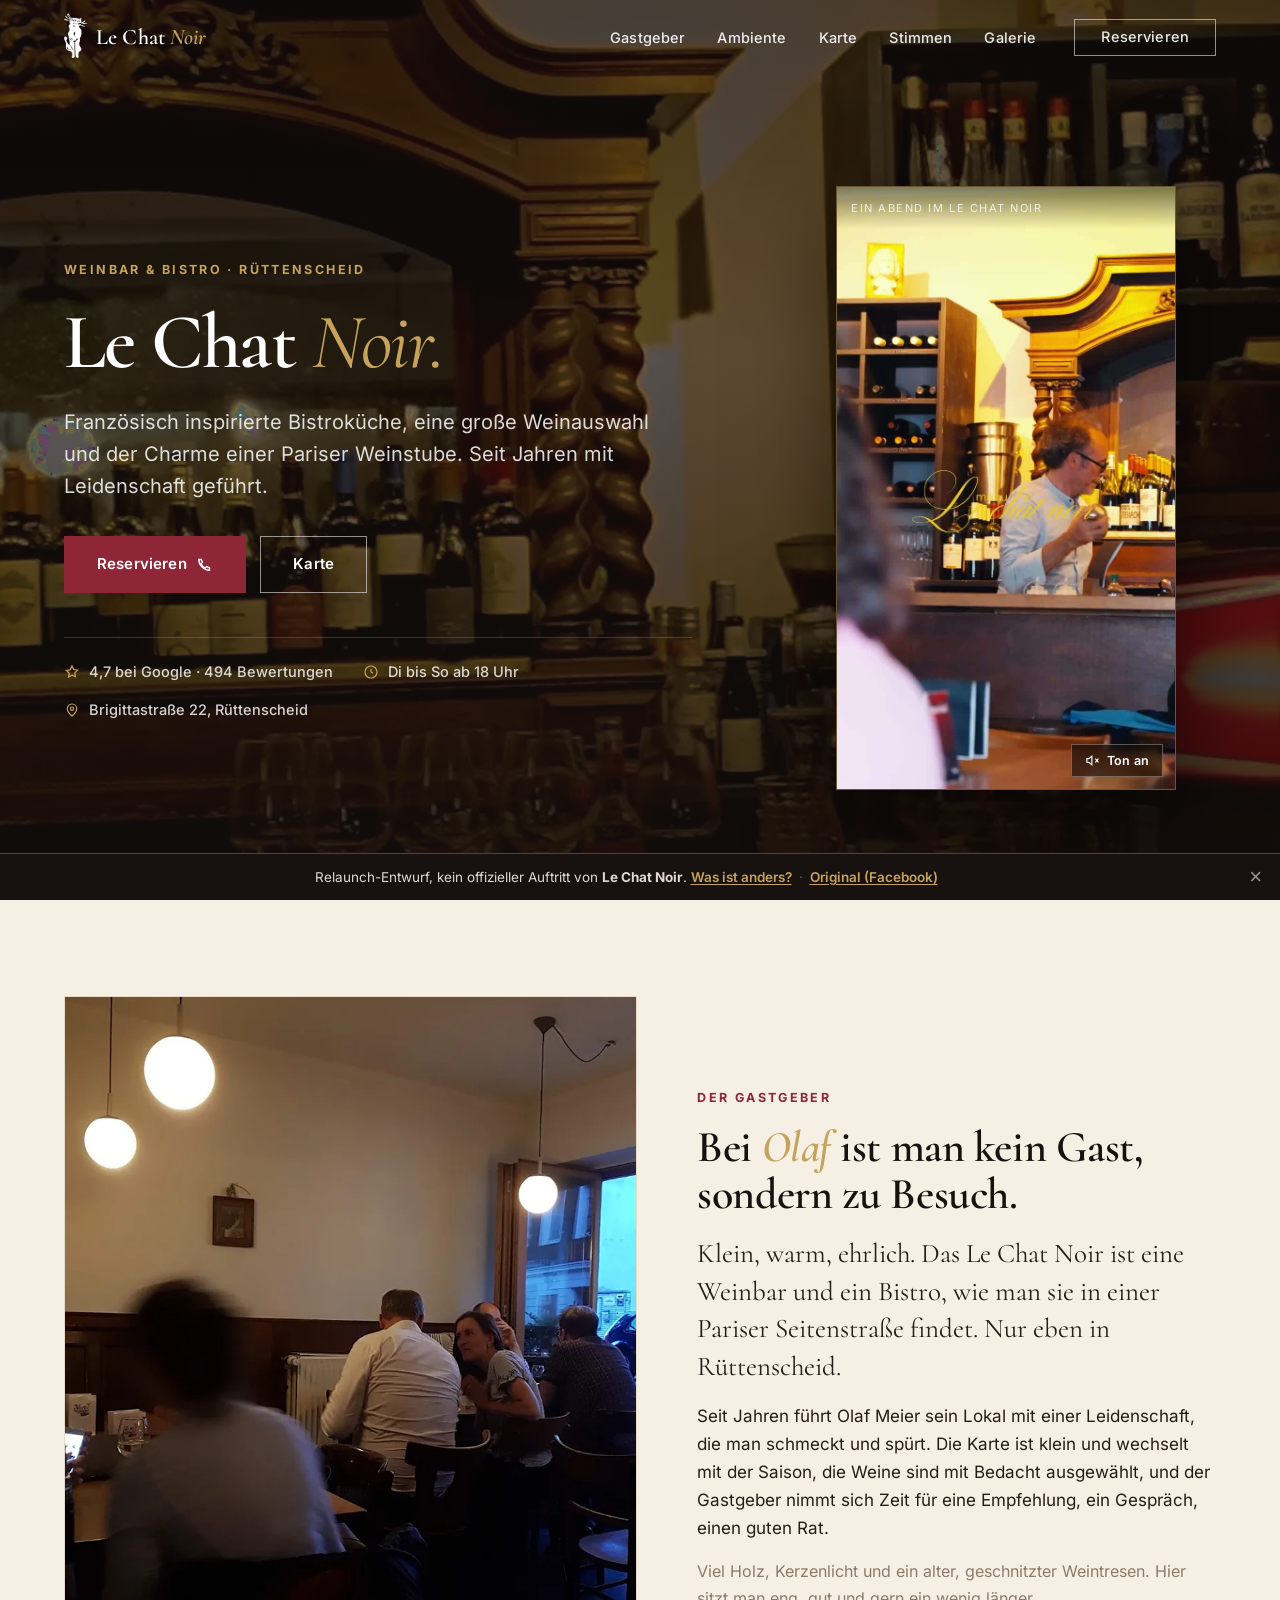
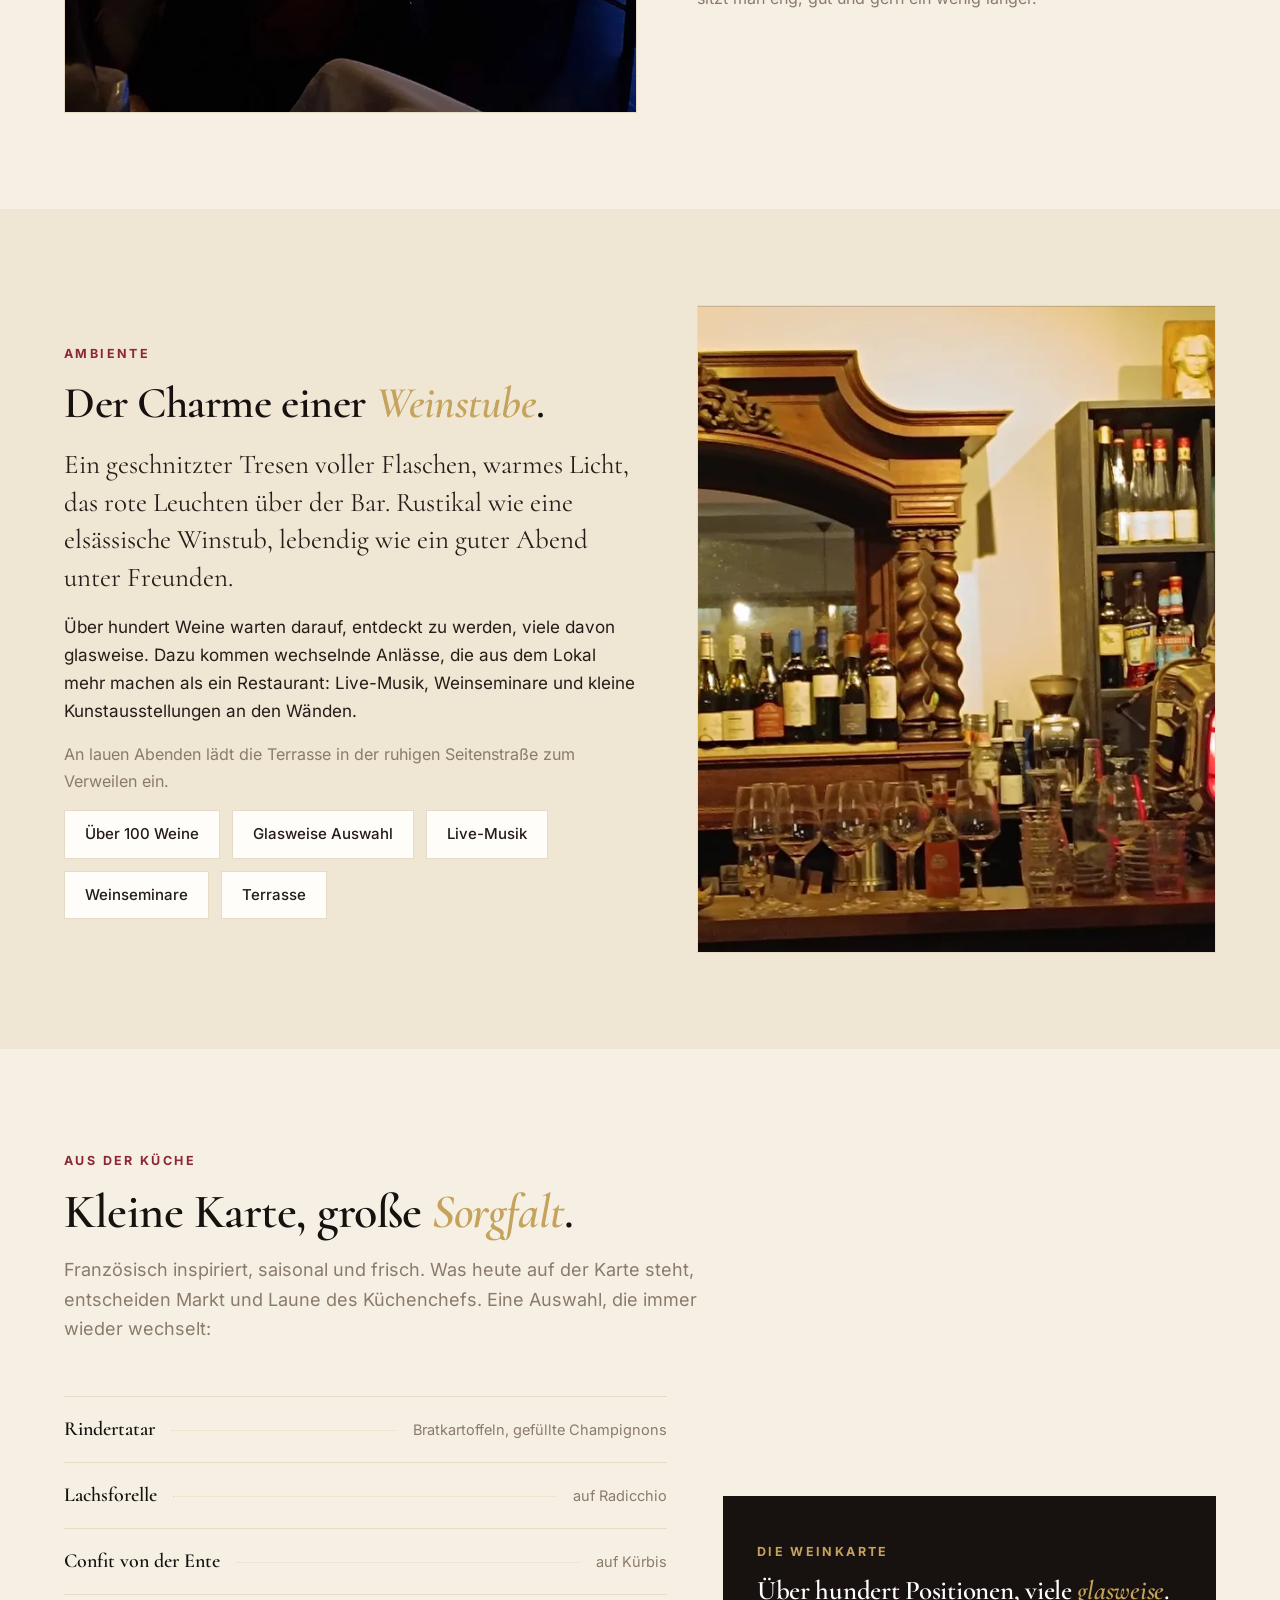
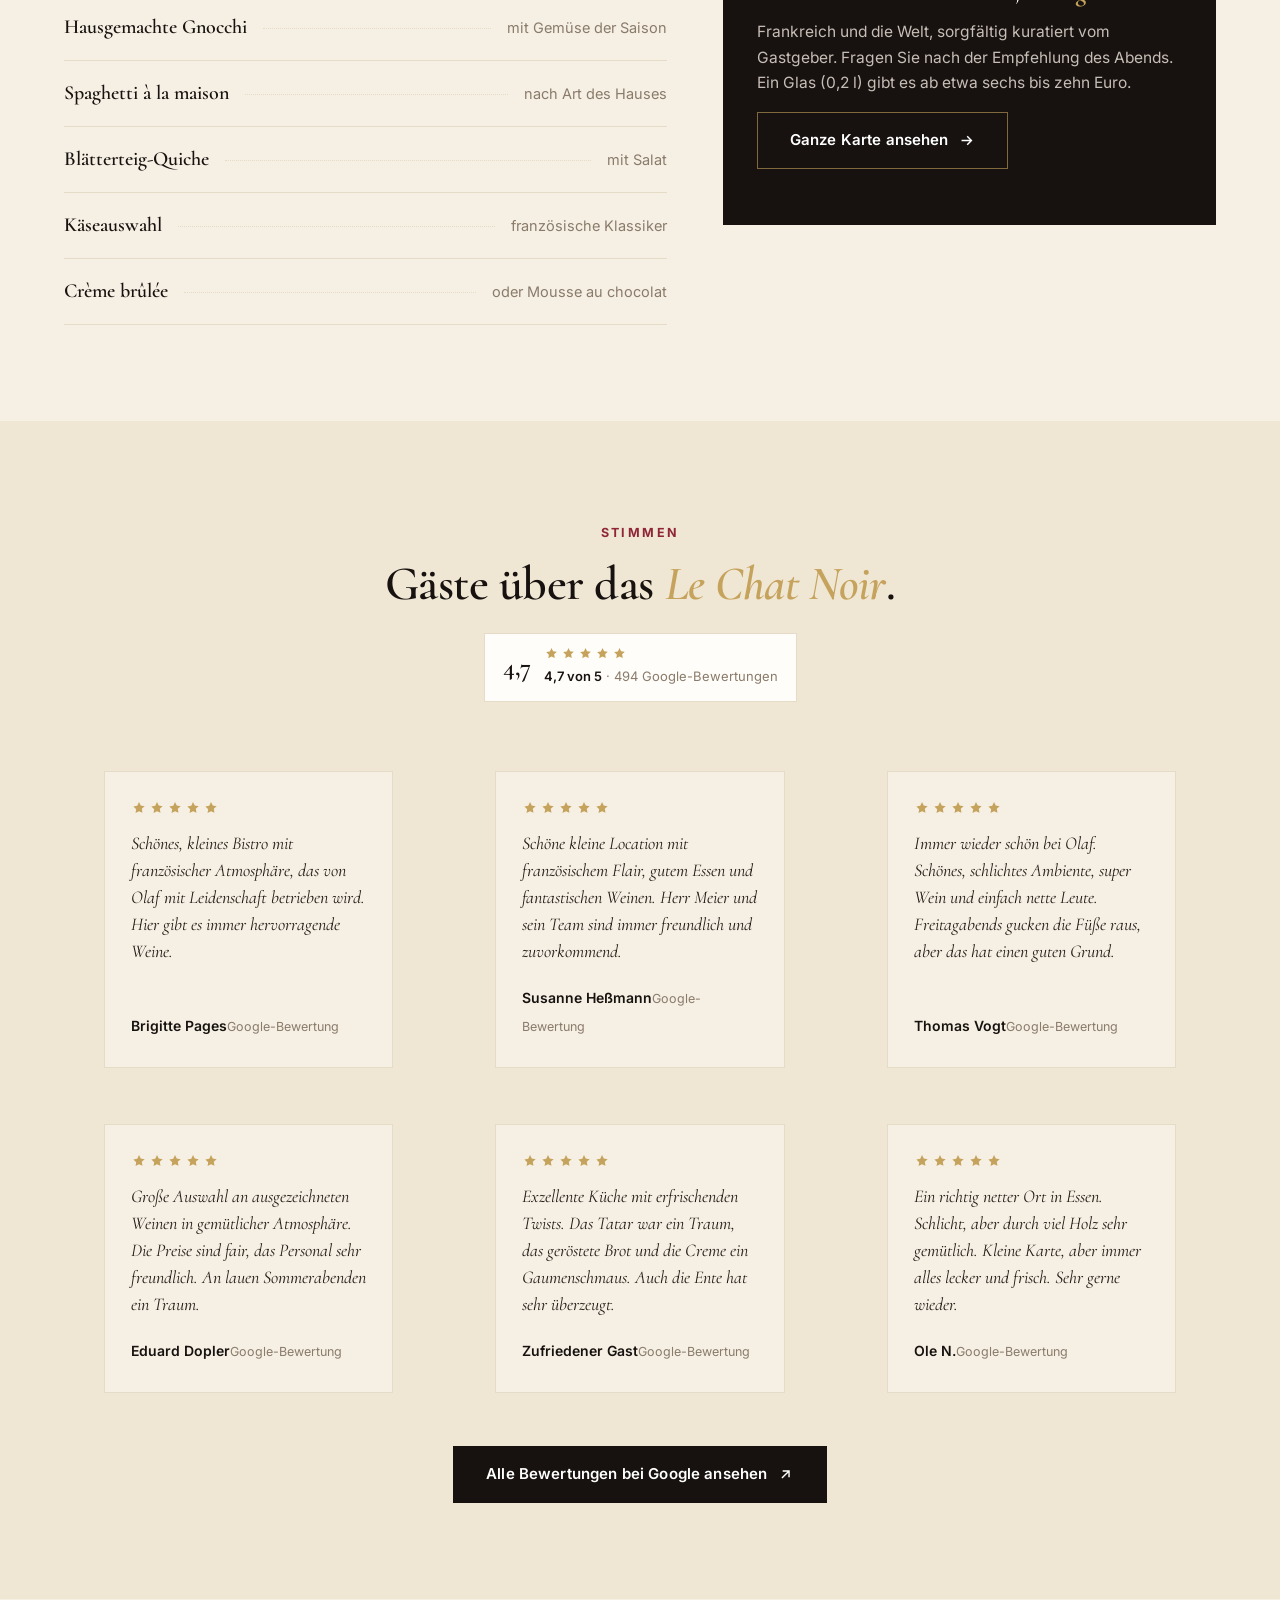
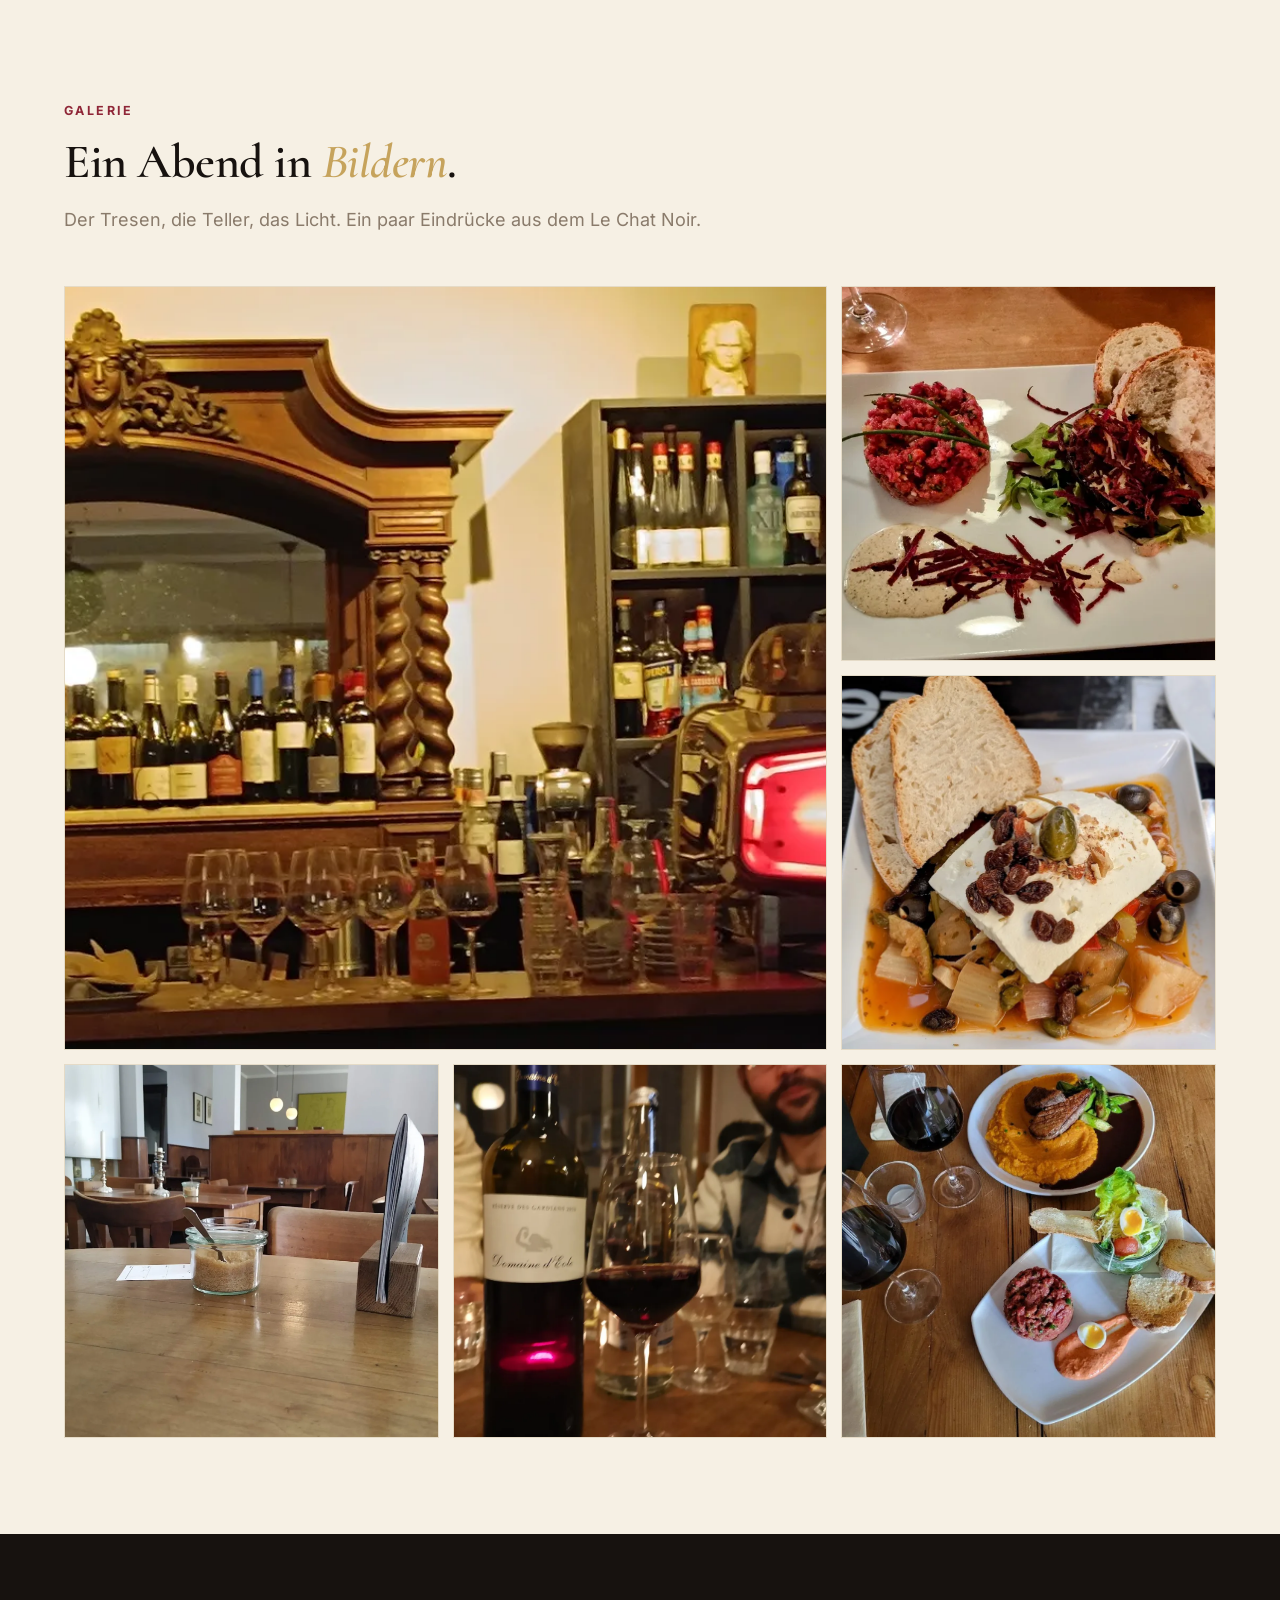
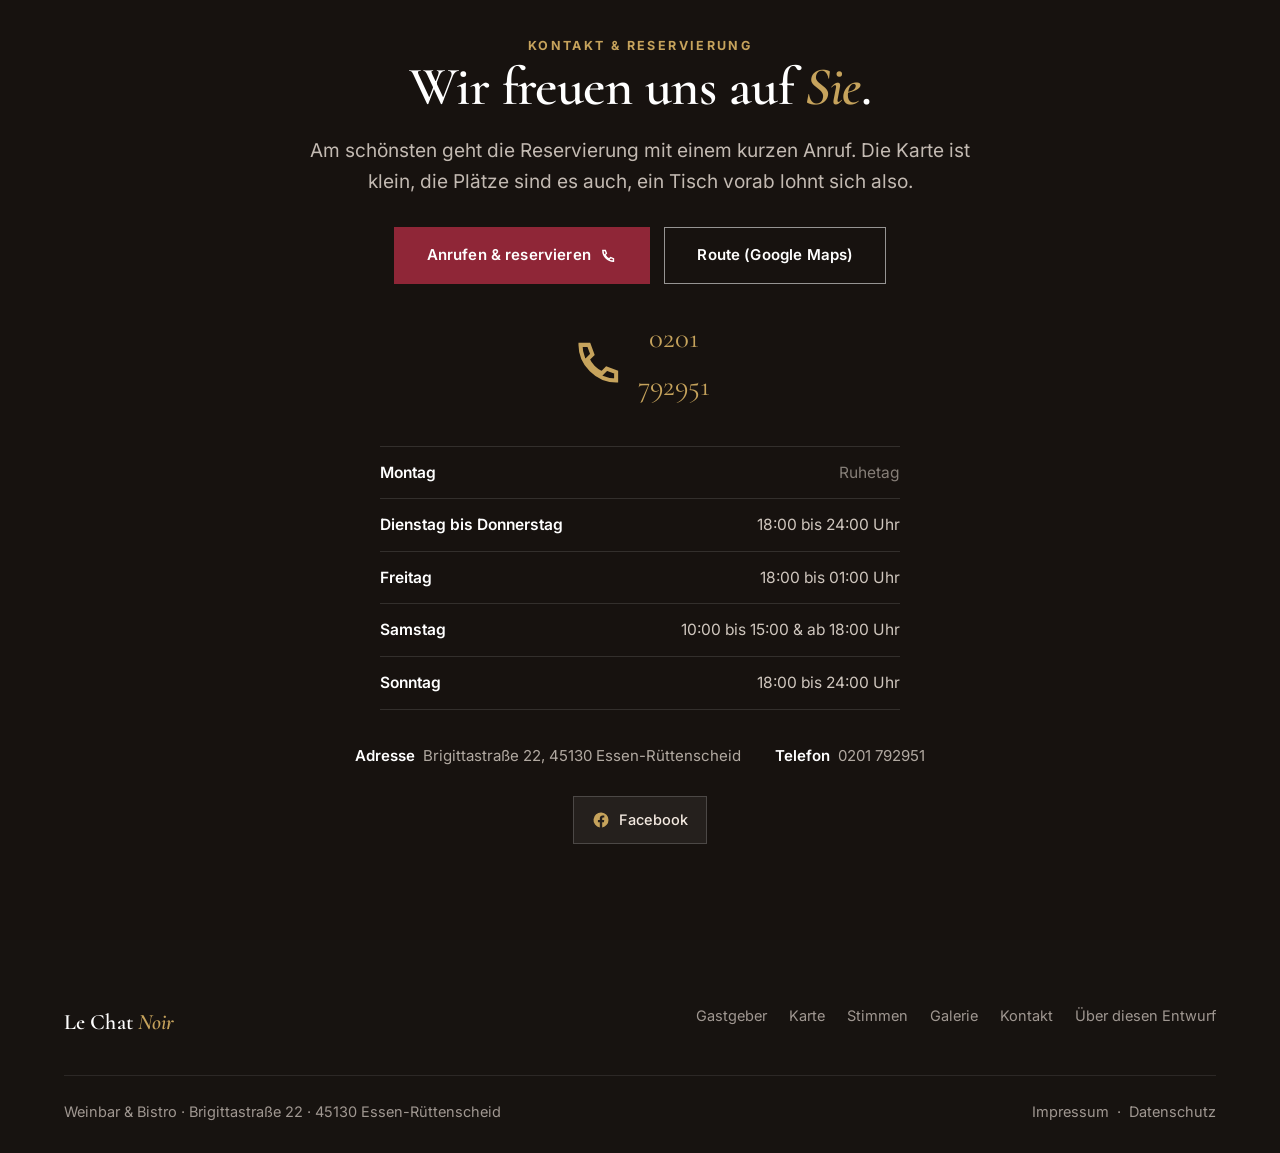
==== index.html @ 2b940605 "Messing-Hervorhebung von Schluesselwoertern in Ueberschriften (kursiv), Ambiente-Tags mobil als Grid" ====
<!doctype html>
<html lang="de">
<head>
<meta charset="utf-8">
<meta name="viewport" content="width=device-width, initial-scale=1">
<title>Le Chat Noir | Weinbar &amp; Bistro in Essen-Rüttenscheid</title>
<meta name="description" content="Le Chat Noir in Essen-Rüttenscheid: französisch inspirierte Bistroküche, eine große Weinauswahl und der Charme einer Pariser Weinstube. Von Olaf Meier mit Leidenschaft geführt.">
<meta name="robots" content="noindex, nofollow">
<link rel="canonical" href="https://suak0903.github.io/le-chat-noir/">
<meta property="og:type" content="restaurant">
<meta property="og:site_name" content="Le Chat Noir">
<meta property="og:title" content="Le Chat Noir | Weinbar &amp; Bistro in Essen-Rüttenscheid">
<meta property="og:description" content="Französisch inspirierte Bistroküche, eine große Weinauswahl und der Charme einer Pariser Weinstube. Mitten in Rüttenscheid.">
<meta property="og:image" content="https://suak0903.github.io/le-chat-noir/media/og.jpg">
<meta property="og:image:width" content="1200">
<meta property="og:image:height" content="630">
<meta property="og:locale" content="de_DE">
<meta name="twitter:card" content="summary_large_image">
<meta name="twitter:image" content="https://suak0903.github.io/le-chat-noir/media/og.jpg">
<meta name="theme-color" content="#17120f">
<link rel="icon" href="media/favicon-32.png" sizes="32x32">
<link rel="apple-touch-icon" href="media/favicon-180.png">
<link rel="preload" as="image" href="media/hero.webp">
<link rel="stylesheet" href="css/site.css?v=10">
<script type="application/ld+json">
{"@context":"https://schema.org","@type":"Restaurant","name":"Le Chat Noir","@id":"https://suak0903.github.io/le-chat-noir/","url":"https://suak0903.github.io/le-chat-noir/","image":"https://suak0903.github.io/le-chat-noir/media/og.jpg","telephone":"+49 201 792951","priceRange":"€€-€€€","servesCuisine":["Französisch","Weinbar","Bistro"],"address":{"@type":"PostalAddress","streetAddress":"Brigittastraße 22","postalCode":"45130","addressLocality":"Essen","addressRegion":"NRW","addressCountry":"DE"},"geo":{"@type":"GeoCoordinates","latitude":51.4361,"longitude":7.0069},"openingHoursSpecification":[{"@type":"OpeningHoursSpecification","dayOfWeek":["Tuesday","Wednesday","Thursday"],"opens":"18:00","closes":"00:00"},{"@type":"OpeningHoursSpecification","dayOfWeek":"Friday","opens":"18:00","closes":"01:00"},{"@type":"OpeningHoursSpecification","dayOfWeek":"Saturday","opens":"10:00","closes":"15:00"},{"@type":"OpeningHoursSpecification","dayOfWeek":"Saturday","opens":"18:00","closes":"01:00"},{"@type":"OpeningHoursSpecification","dayOfWeek":"Sunday","opens":"18:00","closes":"00:00"}],"aggregateRating":{"@type":"AggregateRating","ratingValue":"4.7","reviewCount":"494"},"sameAs":["https://www.facebook.com/profile.php?id=100066723883240"]}
</script>
</head>
<body>
<a class="skip" href="#top">Zum Inhalt springen</a>

<!-- #chrome:header -->
<header class="nav" id="nav">
  <div class="wrap">
    <a href="index.html#top" class="brand" aria-label="Le Chat Noir Startseite">
      <img class="brand__mark brand__mark--light" src="media/mark-cream.png?v=2" alt="" width="23" height="46">
      <img class="brand__mark brand__mark--dark" src="media/mark-dark.png?v=2" alt="" width="23" height="46">
      <b>Le Chat <em>Noir</em></b>
    </a>
    <nav class="nav__links" aria-label="Hauptnavigation">
      <a href="index.html#gastgeber">Gastgeber</a>
      <a href="index.html#ambiente">Ambiente</a>
      <a href="index.html#karte">Karte</a>
      <a href="index.html#stimmen">Stimmen</a>
      <a href="index.html#galerie">Galerie</a>
      <a href="tel:+49201792951" class="btn nav__cta btn--ghost">Reservieren</a>
    </nav>
    <button class="burger" id="burger" aria-label="Menü öffnen" aria-expanded="false"><span></span><span></span><span></span></button>
  </div>
</header>
<nav class="mmenu" id="mmenu" aria-label="Mobile Navigation" inert>
  <div class="mmenu__links">
    <a href="index.html#gastgeber"><span class="n">01</span>Gastgeber</a>
    <a href="index.html#ambiente"><span class="n">02</span>Ambiente</a>
    <a href="index.html#karte"><span class="n">03</span>Karte</a>
    <a href="index.html#stimmen"><span class="n">04</span>Stimmen</a>
    <a href="index.html#galerie"><span class="n">05</span>Galerie</a>
    <a href="index.html#kontakt"><span class="n">06</span>Kontakt</a>
  </div>
  <div class="mmenu__foot">
    <a class="btn btn--primary" href="tel:+49201792951">Tisch reservieren
      <svg viewBox="0 0 24 24" fill="none" stroke="currentColor" stroke-width="2"><path d="M4 5c0 8 7 15 15 15v-3.5l-4-1.5-2 2a12 12 0 0 1-6-6l2-2L7.5 5H4Z"/></svg></a>
    <div class="mmenu__contact">
      <a href="https://www.facebook.com/profile.php?id=100066723883240&amp;locale=de_DE" target="_blank" rel="noopener"><svg viewBox="0 0 24 24" fill="currentColor"><path d="M22 12a10 10 0 1 0-11.6 9.9v-7H7.9V12h2.5V9.8c0-2.5 1.5-3.9 3.8-3.9 1.1 0 2.2.2 2.2.2v2.5h-1.2c-1.2 0-1.6.8-1.6 1.6V12h2.7l-.4 2.9h-2.3v7A10 10 0 0 0 22 12Z"/></svg>Facebook</a>
      <a href="https://www.google.com/maps/search/?api=1&amp;query=Le%20Chat%20Noir%20Brigittastra%C3%9Fe%2022%20Essen" target="_blank" rel="noopener"><svg viewBox="0 0 24 24" fill="none" stroke="currentColor" stroke-width="1.8"><path d="M12 21s-7-5.7-7-11a7 7 0 1 1 14 0c0 5.3-7 11-7 11Z"/><circle cx="12" cy="10" r="2.5"/></svg>Route</a>
    </div>
    <div class="mmenu__meta">Brigittastraße 22 &middot; Essen-Rüttenscheid</div>
  </div>
</nav>
<!-- /#chrome:header -->

<main id="top">

  <!-- ============ HERO ============ -->
  <section class="hero">
    <div class="hero__bg" id="heroBg"></div>
    <div class="wrap">
      <div class="hero__grid">
        <div class="hero__inner">
          <span class="eyebrow hero__eyebrow h-anim">Weinbar &amp; Bistro &middot; Rüttenscheid</span>
          <h1 class="h-anim">Le Chat <em>Noir.</em></h1>
          <p class="hero__sub h-anim">Französisch inspirierte Bistroküche, eine große Weinauswahl und der Charme einer Pariser Weinstube. Seit Jahren mit Leidenschaft geführt.</p>
          <div class="hero__cta h-anim">
            <a class="btn btn--primary" href="tel:+49201792951">Reservieren
              <svg viewBox="0 0 24 24" fill="none" stroke="currentColor" stroke-width="2"><path d="M4 5c0 8 7 15 15 15v-3.5l-4-1.5-2 2a12 12 0 0 1-6-6l2-2L7.5 5H4Z"/></svg></a>
            <a class="btn btn--ghost" href="#karte">Karte</a>
            <button type="button" class="btn btn--ghost snd-m" id="sndBtnM" aria-label="Ton einschalten"></button>
          </div>
          <div class="ribbon h-anim">
            <span><svg viewBox="0 0 24 24" fill="none" stroke="currentColor" stroke-width="1.8"><path d="m12 3 2.6 5.3 5.9.9-4.3 4.1 1 5.8L12 16.9 6.8 19.6l1-5.8L3.5 9.7l5.9-.9Z"/></svg>4,7 bei Google &middot; 494 Bewertungen</span>
            <span><svg viewBox="0 0 24 24" fill="none" stroke="currentColor" stroke-width="1.8"><circle cx="12" cy="12" r="9"/><path d="M12 7v5l3 2"/></svg>Di bis So ab 18 Uhr</span>
            <span><svg viewBox="0 0 24 24" fill="none" stroke="currentColor" stroke-width="1.8"><path d="M12 21s-7-5.7-7-11a7 7 0 1 1 14 0c0 5.3-7 11-7 11Z"/><circle cx="12" cy="10" r="2.5"/></svg>Brigittastraße 22, Rüttenscheid</span>
          </div>
        </div>
        <figure class="hero__video h-anim">
          <figcaption>Ein Abend im Le Chat Noir</figcaption>
          <video id="heroVid" autoplay muted loop playsinline preload="metadata" poster="media/hero-poster.jpg">
            <source src="media/hero.mp4" type="video/mp4">
          </video>
          <button class="snd" id="sndBtn" type="button" aria-label="Ton einschalten"></button>
        </figure>
      </div>
    </div>
  </section>

  <!-- ============ GASTGEBER ============ -->
  <section class="section" id="gastgeber">
    <div class="wrap">
      <div class="split split--gh reveal">
        <div class="gh-head">
          <span class="eyebrow">Der Gastgeber</span>
          <h2 style="color:var(--espresso);font-size:clamp(28px,4.4vw,44px);margin:14px 0 0">Bei <em>Olaf</em> ist man kein Gast, sondern zu Besuch.</h2>
        </div>
        <div class="split__media gh-media" style="background-image:url('media/interior-eve.webp')" role="img" aria-label="Abendstimmung im Le Chat Noir mit Gästen"></div>
        <div class="gh-body">
          <p class="lead">Klein, warm, ehrlich. Das Le Chat Noir ist eine Weinbar und ein Bistro, wie man sie in einer Pariser Seitenstraße findet. Nur eben in Rüttenscheid.</p>
          <p>Seit Jahren führt Olaf Meier sein Lokal mit einer Leidenschaft, die man schmeckt und spürt. Die Karte ist klein und wechselt mit der Saison, die Weine sind mit Bedacht ausgewählt, und der Gastgeber nimmt sich Zeit für eine Empfehlung, ein Gespräch, einen guten Rat.</p>
          <p class="muted">Viel Holz, Kerzenlicht und ein alter, geschnitzter Weintresen. Hier sitzt man eng, gut und gern ein wenig länger.</p>
        </div>
      </div>
    </div>
  </section>

  <!-- ============ AMBIENTE ============ -->
  <section class="section section--latte" id="ambiente">
    <div class="wrap">
      <div class="split reveal">
        <div>
          <span class="eyebrow">Ambiente</span>
          <h2 style="color:var(--espresso);font-size:clamp(28px,4.4vw,44px);margin:14px 0 18px">Der Charme einer <em>Weinstube</em>.</h2>
          <p class="lead">Ein geschnitzter Tresen voller Flaschen, warmes Licht, das rote Leuchten über der Bar. Rustikal wie eine elsässische Winstub, lebendig wie ein guter Abend unter Freunden.</p>
          <p>Über hundert Weine warten darauf, entdeckt zu werden, viele davon glasweise. Dazu kommen wechselnde Anlässe, die aus dem Lokal mehr machen als ein Restaurant: Live-Musik, Weinseminare und kleine Kunstausstellungen an den Wänden.</p>
          <p class="muted">An lauen Abenden lädt die Terrasse in der ruhigen Seitenstraße zum Verweilen ein.</p>
          <div class="tags">
            <span class="tag">Über 100 Weine</span>
            <span class="tag">Glasweise Auswahl</span>
            <span class="tag">Live-Musik</span>
            <span class="tag">Weinseminare</span>
            <span class="tag">Terrasse</span>
          </div>
        </div>
        <div class="split__media" style="background-image:url('media/bar.webp');order:1" role="img" aria-label="Der geschnitzte Weintresen mit der roten Lampe"></div>
      </div>
    </div>
  </section>

  <!-- ============ KARTE ============ -->
  <section class="section" id="karte">
    <div class="wrap">
      <div class="shead">
        <span class="eyebrow">Aus der Küche</span>
        <h2>Kleine Karte, große <em>Sorgfalt</em>.</h2>
        <p>Französisch inspiriert, saisonal und frisch. Was heute auf der Karte steht, entscheiden Markt und Laune des Küchenchefs. Eine Auswahl, die immer wieder wechselt:</p>
      </div>
      <div class="menu reveal">
        <div class="menu__list">
          <div class="mrow"><b>Rindertatar</b><span class="lead-dots"></span><span>Bratkartoffeln, gefüllte Champignons</span></div>
          <div class="mrow"><b>Lachsforelle</b><span class="lead-dots"></span><span>auf Radicchio</span></div>
          <div class="mrow"><b>Confit von der Ente</b><span class="lead-dots"></span><span>auf Kürbis</span></div>
          <div class="mrow"><b>Hausgemachte Gnocchi</b><span class="lead-dots"></span><span>mit Gemüse der Saison</span></div>
          <div class="mrow"><b>Spaghetti à la maison</b><span class="lead-dots"></span><span>nach Art des Hauses</span></div>
          <div class="mrow"><b>Blätterteig-Quiche</b><span class="lead-dots"></span><span>mit Salat</span></div>
          <div class="mrow"><b>Käseauswahl</b><span class="lead-dots"></span><span>französische Klassiker</span></div>
          <div class="mrow"><b>Crème brûlée</b><span class="lead-dots"></span><span>oder Mousse au chocolat</span></div>
        </div>
        <aside class="menu__aside">
          <span class="eyebrow">Die Weinkarte</span>
          <h3>Über hundert Positionen, viele <em>glasweise</em>.</h3>
          <p>Frankreich und die Welt, sorgfältig kuratiert vom Gastgeber. Fragen Sie nach der Empfehlung des Abends. Ein Glas (0,2 l) gibt es ab etwa sechs bis zehn Euro.</p>
          <p style="margin-top:16px"><a class="btn btn--ghost" href="speisekarte.html" style="border-color:rgba(198,163,92,.6);color:#fff">Ganze Karte ansehen
            <svg viewBox="0 0 24 24" fill="none" stroke="currentColor" stroke-width="2"><path d="M5 12h14M13 6l6 6-6 6"/></svg></a></p>
        </aside>
      </div>
    </div>
  </section>

  <!-- ============ STIMMEN ============ -->
  <section class="section section--latte" id="stimmen">
    <div class="wrap">
      <div class="shead center">
        <span class="eyebrow">Stimmen</span>
        <h2>Gäste über das <em>Le Chat Noir</em>.</h2>
        <div style="display:flex;justify-content:center;margin-top:22px">
          <span class="rating">
            <span class="rating__num">4,7</span>
            <span>
              <span class="rating__stars"><svg viewBox="0 0 24 24" fill="currentColor"><path d="m12 3 2.6 5.3 5.9.9-4.3 4.1 1 5.8L12 16.9 6.8 19.6l1-5.8L3.5 9.7l5.9-.9Z"/></svg><svg viewBox="0 0 24 24" fill="currentColor"><path d="m12 3 2.6 5.3 5.9.9-4.3 4.1 1 5.8L12 16.9 6.8 19.6l1-5.8L3.5 9.7l5.9-.9Z"/></svg><svg viewBox="0 0 24 24" fill="currentColor"><path d="m12 3 2.6 5.3 5.9.9-4.3 4.1 1 5.8L12 16.9 6.8 19.6l1-5.8L3.5 9.7l5.9-.9Z"/></svg><svg viewBox="0 0 24 24" fill="currentColor"><path d="m12 3 2.6 5.3 5.9.9-4.3 4.1 1 5.8L12 16.9 6.8 19.6l1-5.8L3.5 9.7l5.9-.9Z"/></svg><svg viewBox="0 0 24 24" fill="currentColor"><path d="m12 3 2.6 5.3 5.9.9-4.3 4.1 1 5.8L12 16.9 6.8 19.6l1-5.8L3.5 9.7l5.9-.9Z"/></svg></span>
              <span class="rating__meta"><b>4,7 von 5</b> &middot; 494 Google-Bewertungen</span>
            </span>
          </span>
        </div>
      </div>
      <div class="voices reveal">
        <figure class="voice">
          <div class="voice__stars"><svg viewBox="0 0 24 24" fill="currentColor"><path d="m12 3 2.6 5.3 5.9.9-4.3 4.1 1 5.8L12 16.9 6.8 19.6l1-5.8L3.5 9.7l5.9-.9Z"/></svg><svg viewBox="0 0 24 24" fill="currentColor"><path d="m12 3 2.6 5.3 5.9.9-4.3 4.1 1 5.8L12 16.9 6.8 19.6l1-5.8L3.5 9.7l5.9-.9Z"/></svg><svg viewBox="0 0 24 24" fill="currentColor"><path d="m12 3 2.6 5.3 5.9.9-4.3 4.1 1 5.8L12 16.9 6.8 19.6l1-5.8L3.5 9.7l5.9-.9Z"/></svg><svg viewBox="0 0 24 24" fill="currentColor"><path d="m12 3 2.6 5.3 5.9.9-4.3 4.1 1 5.8L12 16.9 6.8 19.6l1-5.8L3.5 9.7l5.9-.9Z"/></svg><svg viewBox="0 0 24 24" fill="currentColor"><path d="m12 3 2.6 5.3 5.9.9-4.3 4.1 1 5.8L12 16.9 6.8 19.6l1-5.8L3.5 9.7l5.9-.9Z"/></svg></div>
          <p>Schönes, kleines Bistro mit französischer Atmosphäre, das von Olaf mit Leidenschaft betrieben wird. Hier gibt es immer hervorragende Weine.</p>
          <figcaption><span class="voice__who">Brigitte Pages</span><span class="voice__src">Google-Bewertung</span></figcaption>
        </figure>
        <figure class="voice">
          <div class="voice__stars"><svg viewBox="0 0 24 24" fill="currentColor"><path d="m12 3 2.6 5.3 5.9.9-4.3 4.1 1 5.8L12 16.9 6.8 19.6l1-5.8L3.5 9.7l5.9-.9Z"/></svg><svg viewBox="0 0 24 24" fill="currentColor"><path d="m12 3 2.6 5.3 5.9.9-4.3 4.1 1 5.8L12 16.9 6.8 19.6l1-5.8L3.5 9.7l5.9-.9Z"/></svg><svg viewBox="0 0 24 24" fill="currentColor"><path d="m12 3 2.6 5.3 5.9.9-4.3 4.1 1 5.8L12 16.9 6.8 19.6l1-5.8L3.5 9.7l5.9-.9Z"/></svg><svg viewBox="0 0 24 24" fill="currentColor"><path d="m12 3 2.6 5.3 5.9.9-4.3 4.1 1 5.8L12 16.9 6.8 19.6l1-5.8L3.5 9.7l5.9-.9Z"/></svg><svg viewBox="0 0 24 24" fill="currentColor"><path d="m12 3 2.6 5.3 5.9.9-4.3 4.1 1 5.8L12 16.9 6.8 19.6l1-5.8L3.5 9.7l5.9-.9Z"/></svg></div>
          <p>Schöne kleine Location mit französischem Flair, gutem Essen und fantastischen Weinen. Herr Meier und sein Team sind immer freundlich und zuvorkommend.</p>
          <figcaption><span class="voice__who">Susanne Heßmann</span><span class="voice__src">Google-Bewertung</span></figcaption>
        </figure>
        <figure class="voice">
          <div class="voice__stars"><svg viewBox="0 0 24 24" fill="currentColor"><path d="m12 3 2.6 5.3 5.9.9-4.3 4.1 1 5.8L12 16.9 6.8 19.6l1-5.8L3.5 9.7l5.9-.9Z"/></svg><svg viewBox="0 0 24 24" fill="currentColor"><path d="m12 3 2.6 5.3 5.9.9-4.3 4.1 1 5.8L12 16.9 6.8 19.6l1-5.8L3.5 9.7l5.9-.9Z"/></svg><svg viewBox="0 0 24 24" fill="currentColor"><path d="m12 3 2.6 5.3 5.9.9-4.3 4.1 1 5.8L12 16.9 6.8 19.6l1-5.8L3.5 9.7l5.9-.9Z"/></svg><svg viewBox="0 0 24 24" fill="currentColor"><path d="m12 3 2.6 5.3 5.9.9-4.3 4.1 1 5.8L12 16.9 6.8 19.6l1-5.8L3.5 9.7l5.9-.9Z"/></svg><svg viewBox="0 0 24 24" fill="currentColor"><path d="m12 3 2.6 5.3 5.9.9-4.3 4.1 1 5.8L12 16.9 6.8 19.6l1-5.8L3.5 9.7l5.9-.9Z"/></svg></div>
          <p>Immer wieder schön bei Olaf. Schönes, schlichtes Ambiente, super Wein und einfach nette Leute. Freitagabends gucken die Füße raus, aber das hat einen guten Grund.</p>
          <figcaption><span class="voice__who">Thomas Vogt</span><span class="voice__src">Google-Bewertung</span></figcaption>
        </figure>
        <figure class="voice">
          <div class="voice__stars"><svg viewBox="0 0 24 24" fill="currentColor"><path d="m12 3 2.6 5.3 5.9.9-4.3 4.1 1 5.8L12 16.9 6.8 19.6l1-5.8L3.5 9.7l5.9-.9Z"/></svg><svg viewBox="0 0 24 24" fill="currentColor"><path d="m12 3 2.6 5.3 5.9.9-4.3 4.1 1 5.8L12 16.9 6.8 19.6l1-5.8L3.5 9.7l5.9-.9Z"/></svg><svg viewBox="0 0 24 24" fill="currentColor"><path d="m12 3 2.6 5.3 5.9.9-4.3 4.1 1 5.8L12 16.9 6.8 19.6l1-5.8L3.5 9.7l5.9-.9Z"/></svg><svg viewBox="0 0 24 24" fill="currentColor"><path d="m12 3 2.6 5.3 5.9.9-4.3 4.1 1 5.8L12 16.9 6.8 19.6l1-5.8L3.5 9.7l5.9-.9Z"/></svg><svg viewBox="0 0 24 24" fill="currentColor"><path d="m12 3 2.6 5.3 5.9.9-4.3 4.1 1 5.8L12 16.9 6.8 19.6l1-5.8L3.5 9.7l5.9-.9Z"/></svg></div>
          <p>Große Auswahl an ausgezeichneten Weinen in gemütlicher Atmosphäre. Die Preise sind fair, das Personal sehr freundlich. An lauen Sommerabenden ein Traum.</p>
          <figcaption><span class="voice__who">Eduard Dopler</span><span class="voice__src">Google-Bewertung</span></figcaption>
        </figure>
        <figure class="voice">
          <div class="voice__stars"><svg viewBox="0 0 24 24" fill="currentColor"><path d="m12 3 2.6 5.3 5.9.9-4.3 4.1 1 5.8L12 16.9 6.8 19.6l1-5.8L3.5 9.7l5.9-.9Z"/></svg><svg viewBox="0 0 24 24" fill="currentColor"><path d="m12 3 2.6 5.3 5.9.9-4.3 4.1 1 5.8L12 16.9 6.8 19.6l1-5.8L3.5 9.7l5.9-.9Z"/></svg><svg viewBox="0 0 24 24" fill="currentColor"><path d="m12 3 2.6 5.3 5.9.9-4.3 4.1 1 5.8L12 16.9 6.8 19.6l1-5.8L3.5 9.7l5.9-.9Z"/></svg><svg viewBox="0 0 24 24" fill="currentColor"><path d="m12 3 2.6 5.3 5.9.9-4.3 4.1 1 5.8L12 16.9 6.8 19.6l1-5.8L3.5 9.7l5.9-.9Z"/></svg><svg viewBox="0 0 24 24" fill="currentColor"><path d="m12 3 2.6 5.3 5.9.9-4.3 4.1 1 5.8L12 16.9 6.8 19.6l1-5.8L3.5 9.7l5.9-.9Z"/></svg></div>
          <p>Exzellente Küche mit erfrischenden Twists. Das Tatar war ein Traum, das geröstete Brot und die Creme ein Gaumenschmaus. Auch die Ente hat sehr überzeugt.</p>
          <figcaption><span class="voice__who">Zufriedener Gast</span><span class="voice__src">Google-Bewertung</span></figcaption>
        </figure>
        <figure class="voice">
          <div class="voice__stars"><svg viewBox="0 0 24 24" fill="currentColor"><path d="m12 3 2.6 5.3 5.9.9-4.3 4.1 1 5.8L12 16.9 6.8 19.6l1-5.8L3.5 9.7l5.9-.9Z"/></svg><svg viewBox="0 0 24 24" fill="currentColor"><path d="m12 3 2.6 5.3 5.9.9-4.3 4.1 1 5.8L12 16.9 6.8 19.6l1-5.8L3.5 9.7l5.9-.9Z"/></svg><svg viewBox="0 0 24 24" fill="currentColor"><path d="m12 3 2.6 5.3 5.9.9-4.3 4.1 1 5.8L12 16.9 6.8 19.6l1-5.8L3.5 9.7l5.9-.9Z"/></svg><svg viewBox="0 0 24 24" fill="currentColor"><path d="m12 3 2.6 5.3 5.9.9-4.3 4.1 1 5.8L12 16.9 6.8 19.6l1-5.8L3.5 9.7l5.9-.9Z"/></svg><svg viewBox="0 0 24 24" fill="currentColor"><path d="m12 3 2.6 5.3 5.9.9-4.3 4.1 1 5.8L12 16.9 6.8 19.6l1-5.8L3.5 9.7l5.9-.9Z"/></svg></div>
          <p>Ein richtig netter Ort in Essen. Schlicht, aber durch viel Holz sehr gemütlich. Kleine Karte, aber immer alles lecker und frisch. Sehr gerne wieder.</p>
          <figcaption><span class="voice__who">Ole N.</span><span class="voice__src">Google-Bewertung</span></figcaption>
        </figure>
      </div>
      <div class="voices__more">
        <a class="btn btn--dark" href="https://www.google.com/maps/search/?api=1&amp;query=Le%20Chat%20Noir%20Brigittastra%C3%9Fe%2022%20Essen" target="_blank" rel="noopener">Alle Bewertungen bei Google ansehen
          <svg viewBox="0 0 24 24" fill="none" stroke="currentColor" stroke-width="2"><path d="M7 17 17 7M8 7h9v9"/></svg></a>
      </div>
    </div>
  </section>

  <!-- ============ GALERIE ============ -->
  <section class="section" id="galerie">
    <div class="wrap">
      <div class="shead">
        <span class="eyebrow">Galerie</span>
        <h2>Ein Abend in <em>Bildern</em>.</h2>
        <p>Der Tresen, die Teller, das Licht. Ein paar Eindrücke aus dem Le Chat Noir.</p>
      </div>
      <div class="gallery reveal">
        <picture class="g-a"><img src="media/bar.webp" alt="Der geschnitzte Weintresen mit der roten Lampe" loading="lazy" decoding="async"></picture>
        <picture><img src="media/dish-01.webp" alt="Rindertatar mit Bratkartoffeln" loading="lazy" decoding="async"></picture>
        <picture><img src="media/dish-04.webp" alt="Gebratener Lachs auf Risotto" loading="lazy" decoding="async"></picture>
        <picture><img src="media/interior-day.webp" alt="Heller Gastraum mit Holztischen" loading="lazy" decoding="async"></picture>
        <picture><img src="media/dish-14.webp" alt="Weinflasche und Gläser am Tisch" loading="lazy" decoding="async"></picture>
        <picture><img src="media/dish-02.webp" alt="Dessert mit Baiser und Frucht" loading="lazy" decoding="async"></picture>
      </div>
    </div>
  </section>

  <!-- ============ KONTAKT ============ -->
  <section class="section section--espresso" id="kontakt">
    <div class="wrap">
      <div class="cta">
        <span class="eyebrow" style="color:var(--caramel)">Kontakt &amp; Reservierung</span>
        <h2>Wir freuen uns auf <em>Sie</em>.</h2>
        <p>Am schönsten geht die Reservierung mit einem kurzen Anruf. Die Karte ist klein, die Plätze sind es auch, ein Tisch vorab lohnt sich also.</p>
        <div class="cta__row">
          <a class="btn btn--primary" href="tel:+49201792951">Anrufen &amp; reservieren
            <svg viewBox="0 0 24 24" fill="none" stroke="currentColor" stroke-width="2"><path d="M4 5c0 8 7 15 15 15v-3.5l-4-1.5-2 2a12 12 0 0 1-6-6l2-2L7.5 5H4Z"/></svg></a>
          <a class="btn btn--ghost" href="https://www.google.com/maps/search/?api=1&amp;query=Le%20Chat%20Noir%20Brigittastra%C3%9Fe%2022%20Essen" target="_blank" rel="noopener">Route (Google Maps)</a>
        </div>
        <a class="cta__mail" href="tel:+49201792951">
          <svg viewBox="0 0 24 24" fill="none" stroke="currentColor" stroke-width="1.7"><path d="M4 5c0 8 7 15 15 15v-3.5l-4-1.5-2 2a12 12 0 0 1-6-6l2-2L7.5 5H4Z"/></svg>0201 792951</a>
        <div style="max-width:520px;margin:36px auto 0">
          <div class="hours">
            <div class="hrow closed"><b>Montag</b><span>Ruhetag</span></div>
            <div class="hrow"><b>Dienstag bis Donnerstag</b><span>18:00 bis 24:00 Uhr</span></div>
            <div class="hrow"><b>Freitag</b><span>18:00 bis 01:00 Uhr</span></div>
            <div class="hrow"><b>Samstag</b><span>10:00 bis 15:00 &amp; ab 18:00 Uhr</span></div>
            <div class="hrow"><b>Sonntag</b><span>18:00 bis 24:00 Uhr</span></div>
          </div>
        </div>
        <div class="cta__meta">
          <span><b>Adresse</b> &nbsp;Brigittastraße 22, 45130 Essen-Rüttenscheid</span>
          <span><b>Telefon</b> &nbsp;0201 792951</span>
        </div>
        <div class="social" style="justify-content:center;margin-top:28px">
          <a href="https://www.facebook.com/profile.php?id=100066723883240&amp;locale=de_DE" target="_blank" rel="noopener">
            <svg viewBox="0 0 24 24" fill="currentColor"><path d="M22 12a10 10 0 1 0-11.6 9.9v-7H7.9V12h2.5V9.8c0-2.5 1.5-3.9 3.8-3.9 1.1 0 2.2.2 2.2.2v2.5h-1.2c-1.2 0-1.6.8-1.6 1.6V12h2.7l-.4 2.9h-2.3v7A10 10 0 0 0 22 12Z"/></svg>Facebook</a>
        </div>
      </div>
    </div>
  </section>

</main>

<!-- #chrome:demobar -->
<div class="demobar" id="demobar">
  <span>Relaunch-Entwurf, kein offizieller Auftritt von <b>Le Chat Noir</b>. <a href="hinweise.html">Was ist anders?</a> <span class="demobar__sep">&middot;</span> <a href="https://www.facebook.com/profile.php?id=100066723883240&amp;locale=de_DE" target="_blank" rel="noopener">Original (Facebook)</a></span>
  <button id="demoClose" aria-label="Hinweis schließen">&times;</button>
</div>
<!-- /#chrome:demobar -->
<!-- #chrome:footer -->
<footer class="foot">
  <div class="wrap">
    <div class="foot__top">
      <a href="index.html#top" class="brand"><b>Le Chat <em>Noir</em></b></a>
      <nav class="foot__nav" aria-label="Footer">
        <a href="index.html#gastgeber">Gastgeber</a>
        <a href="index.html#karte">Karte</a>
        <a href="index.html#stimmen">Stimmen</a>
        <a href="index.html#galerie">Galerie</a>
        <a href="index.html#kontakt">Kontakt</a>
        <a href="hinweise.html">Über diesen Entwurf</a>
      </nav>
    </div>
    <div class="foot__bottom">
      <span>Weinbar &amp; Bistro &middot; Brigittastraße 22 &middot; 45130 Essen-Rüttenscheid</span>
      <span><a href="impressum.html">Impressum</a> &nbsp;&middot;&nbsp; <a href="datenschutz.html">Datenschutz</a></span>
    </div>
  </div>
</footer>
<!-- /#chrome:footer -->

<!-- Lightbox -->
<div class="lb" id="lb" aria-hidden="true" role="dialog" aria-label="Bildansicht">
  <button class="lb__close" id="lbClose" aria-label="Schließen">&times;</button>
  <button class="lb__nav prev" id="lbPrev" aria-label="Vorheriges Bild">&#8249;</button>
  <img id="lbImg" src="" alt="">
  <button class="lb__nav next" id="lbNext" aria-label="Nächstes Bild">&#8250;</button>
</div>

<script src="js/site.js?v=10" defer></script>
</body>
</html>
---- css/site.css ----
/* =========================================================================
   Le Chat Noir - Redesign-Demonstrator (Weinbar & Bistro, Essen-Rüttenscheid)
   Vanilla CSS. Belle-Époque-Palette: Bordeaux + Messing-Gold auf Noir/Pergament.
   Schriften self-hosted (Fraunces Display + Inter Body), kein Google-CDN.
   ========================================================================= */

@font-face{font-family:'Cormorant';src:url('../font/cormorant.woff2') format('woff2');font-weight:300 700;font-style:normal;font-display:swap}
@font-face{font-family:'Cormorant';src:url('../font/cormorant-italic.woff2') format('woff2');font-weight:300 700;font-style:italic;font-display:swap}
@font-face{font-family:'Inter';src:url('../font/inter.woff2') format('woff2');font-weight:300 700;font-style:normal;font-display:swap}

:root{
  --espresso:#17120f;   /* dunkle Sektionen, Hero, Footer, Text-Headings (Noir) */
  --roast:#241c17;      /* dunkle Karte 1 */
  --bark:#33261f;       /* dunkle Karte 2 */
  --mocha:#8f2637;      /* AKZENT Bordeaux: CTA, Eyebrow, Punkt */
  --mocha-d:#71202d;    /* Akzent dunkler (Hover) */
  --caramel:#c6a35c;    /* Messing-Gold-Sekundaer (Kursiv, Eyebrow auf dunkel) */
  --crema:#e7dcc6;      /* helles Warm */
  --latte:#efe6d4;      /* Sektions-BG hell-warm (Pergament) */
  --cream:#f6f0e4;      /* Grund-BG (helles Pergament) */
  --ink:#251d18;        /* Fliesstext auf hell */
  --muted:#8a7b6b;      /* gedaempfter Warmton */
  --line:#e5dbc7;       /* Haarlinie */
  --white:#fffdf9;
  --wrap:1200px;
  --ease:cubic-bezier(.22,1,.36,1);
  --nav-h:76px;
}

*,*::before,*::after{box-sizing:border-box}
html{-webkit-text-size-adjust:100%;scroll-behavior:smooth}
html,*{-webkit-tap-highlight-color:transparent}
body{
  margin:0;background:var(--cream);color:var(--ink);
  font-family:'Inter',system-ui,-apple-system,Segoe UI,sans-serif;
  font-size:17px;line-height:1.65;font-weight:400;
  -webkit-font-smoothing:antialiased;text-rendering:optimizeLegibility;
  overflow-x:clip;overflow-wrap:break-word;
}
::selection{background:rgba(143,38,55,.22)}::-moz-selection{background:rgba(143,38,55,.22)}
img{max-width:100%;height:auto;display:block}
a{color:inherit;text-decoration:none}
h1,h2,h3{font-family:'Cormorant',Georgia,serif;font-weight:600;line-height:1.08;letter-spacing:-.01em;margin:0}
p{margin:0 0 1rem}
.wrap{width:100%;max-width:var(--wrap);margin:0 auto;padding:0 24px}
.section{padding:96px 0}
.eyebrow{font-family:'Inter';font-weight:700;font-size:12.5px;letter-spacing:.19em;text-transform:uppercase;color:var(--mocha)}
.dot{color:var(--mocha)}
.sr-only{position:absolute;width:1px;height:1px;padding:0;margin:-1px;overflow:hidden;clip:rect(0,0,0,0);border:0}
.skip{position:absolute;left:-9999px;top:0;background:var(--espresso);color:#fff;padding:10px 16px;z-index:200}
.skip:focus{left:12px;top:12px}

/* ---- Buttons ---- */
.btn{display:inline-flex;align-items:center;gap:.6rem;font-family:'Inter';font-weight:600;font-size:15px;
  letter-spacing:.01em;padding:15px 32px;border:1px solid transparent;cursor:pointer;
  transition:background .25s var(--ease),border-color .25s var(--ease),color .25s var(--ease)}
.btn--primary{background:var(--mocha);color:#fff}
.btn--primary:hover{background:var(--mocha-d)}
.btn--ghost{background:transparent;border-color:rgba(255,255,255,.55);color:#fff}
.btn--ghost:hover{background:rgba(255,255,255,.14);border-color:#fff}
.btn--dark{background:var(--espresso);color:#fff}
.btn--dark:hover{background:var(--roast)}
.btn svg{width:17px;height:17px;flex:none}

/* ---- Navigation ---- */
.nav{position:fixed;top:0;left:0;right:0;z-index:140;height:var(--nav-h);display:flex;align-items:center;
  transition:background .3s var(--ease),box-shadow .3s var(--ease),border-color .3s var(--ease);
  border-bottom:1px solid transparent}
.nav .wrap{display:flex;align-items:center;justify-content:space-between}
.brand{font-family:'Cormorant';font-weight:600;font-size:22px;letter-spacing:.01em;color:#fff;
  display:inline-flex;align-items:center;gap:.55rem;transition:color .3s var(--ease),transform .28s var(--ease);transform-origin:center center}
.brand:hover{transform:scale(1.06)}
.brand b{font-weight:600}.brand .sep{color:var(--mocha)}
.brand .cafe{font-family:'Inter';font-weight:600;font-size:12px;letter-spacing:.22em;text-transform:uppercase;color:var(--caramel);align-self:center}
.nav__links{display:flex;align-items:center;gap:32px}
.nav__links a{font-size:14.5px;font-weight:500;color:rgba(255,255,255,.9);letter-spacing:.01em;position:relative;padding:4px 0}
.nav__links a::after{content:"";position:absolute;left:0;right:100%;bottom:-2px;height:1.5px;background:var(--mocha);transition:right .3s var(--ease)}
.nav__links a:hover::after,.nav__links a.active::after{right:0}
.nav__cta{margin-left:6px}
/* WICHTIG: .nav__links a (0,1,1) ueberschreibt sonst das .btn-Padding (0,1,0) -> Text klebt an den Kanten.
   Padding des Nav-CTA-Buttons deshalb mit hoeherer Spezifitaet setzen, Unterstrich unterdruecken. */
.nav__links a.nav__cta{padding:10px 26px;line-height:1}
.nav__links a.nav__cta::after{display:none}
/* solid: bei Scroll ODER auf Subpages ohne Hero (body.sub) */
.nav.scrolled,body.sub .nav.scrolled{background:var(--cream);border-bottom-color:var(--line);box-shadow:0 1px 0 rgba(0,0,0,.02)}
.nav.scrolled .brand,body.sub .nav.scrolled .brand{color:var(--espresso)}
.nav.scrolled .nav__links a,body.sub .nav.scrolled .nav__links a{color:var(--ink)}
.nav.scrolled .nav__cta,body.sub .nav.scrolled .nav__cta{background:transparent;color:var(--mocha);border-color:var(--mocha)}
.nav.scrolled .nav__links a.nav__cta:hover,body.sub .nav.scrolled .nav__links a.nav__cta:hover{background:rgba(143,38,55,.08);color:var(--mocha);border-color:var(--mocha)}
.nav.scrolled .brand .cafe,body.sub .nav.scrolled .brand .cafe{color:var(--mocha)}
/* Menue offen: Header BLEIBT stehen (Logo/Name an Ort und Stelle), Hamburger morpht zum X */
.nav.menu-open{background:transparent!important;border-color:transparent!important;box-shadow:none!important}
.nav.menu-open .brand{color:#fff}
.nav.scrolled .burger span,body.sub .nav.scrolled .burger span{background:var(--espresso)}
.burger{display:none;width:44px;height:44px;background:none;border:0;cursor:pointer;flex-direction:column;justify-content:center;gap:5px;padding:0}
.burger span{display:block;height:2px;width:24px;background:#fff;margin:0 auto;transition:background .3s var(--ease)}

/* ---- Mobile menu: Vollglas-Panel von rechts, Header weg, Logo+X im Panel ---- */
.mmenu{position:fixed;inset:0;z-index:130;
  background:rgba(23,18,15,.88);backdrop-filter:blur(22px) saturate(140%);-webkit-backdrop-filter:blur(22px) saturate(140%);
  display:flex;flex-direction:column;justify-content:center;padding:calc(var(--nav-h) + 10px) 28px 24px;
  transform:translateX(100%);transition:transform .42s var(--ease);
  height:100lvh;overflow-y:auto;overscroll-behavior:contain}
.mmenu.open{transform:translateX(0)}
.mmenu__top{display:flex;align-items:center;justify-content:space-between;min-height:calc(var(--nav-h) - 18px);flex:none}
.mmenu__logo{font-family:'Cormorant';font-weight:600;font-size:22px;color:#fff;display:inline-flex;align-items:baseline;gap:.4rem}
.mmenu__logo .cafe{font-family:'Inter';font-weight:600;font-size:12px;letter-spacing:.22em;text-transform:uppercase;color:var(--caramel);align-self:center}
.mmenu__x{position:relative;width:44px;height:44px;background:none;border:0;cursor:pointer;flex:none;transition:transform .3s var(--ease)}
.mmenu__x::before,.mmenu__x::after{content:"";position:absolute;left:11px;right:11px;top:21px;height:2px;background:#fff;border-radius:2px;transition:background .2s var(--ease)}
.mmenu__x::before{transform:rotate(45deg)}
.mmenu__x::after{transform:rotate(-45deg)}
.mmenu__x:hover{transform:rotate(90deg)}
.mmenu__x:hover::before,.mmenu__x:hover::after{background:var(--mocha)}
.mmenu__links{display:flex;flex-direction:column;flex:none;padding:0}
.mmenu__links a{position:relative;display:flex;align-items:baseline;gap:14px;font-family:'Cormorant';font-size:clamp(22px,5.8vw,27px);color:rgba(255,255,255,.9);
  padding:11px 0;border-bottom:1px solid rgba(255,255,255,.1);
  transition:color .25s var(--ease),padding-left .25s var(--ease)}
.mmenu__links a .n{font-family:'Inter';font-size:12px;font-weight:700;letter-spacing:.08em;color:var(--caramel);flex:none;transform:translateY(-5px);transition:color .25s var(--ease)}
.mmenu__links a:hover,.mmenu__links a:focus-visible,.mmenu__links a.active{color:#fff;padding-left:12px}
.mmenu__links a:hover .n,.mmenu__links a.active .n{color:var(--mocha)}
.mmenu__links a:last-child{border-bottom:0}  /* keine Doppellinie zum Fuss-Block (der hat border-top) */
.mmenu.open .mmenu__links a{animation:mIn .5s var(--ease) both}
.mmenu.open .mmenu__links a:nth-child(1){animation-delay:.10s}
.mmenu.open .mmenu__links a:nth-child(2){animation-delay:.16s}
.mmenu.open .mmenu__links a:nth-child(3){animation-delay:.22s}
.mmenu.open .mmenu__links a:nth-child(4){animation-delay:.28s}
.mmenu.open .mmenu__links a:nth-child(5){animation-delay:.34s}
.mmenu.open .mmenu__links a:nth-child(6){animation-delay:.40s}
@keyframes mIn{from{opacity:0;transform:translateX(20px)}to{opacity:1;transform:none}}
.mmenu__foot{flex:none;margin-top:36px;padding-top:22px;border-top:1px solid rgba(255,255,255,.12)}
.mmenu__foot .btn{width:100%;justify-content:center}
.mmenu__contact{display:grid;grid-template-columns:1fr 1fr;gap:10px;margin-top:14px}  /* symmetrisch, gleiche Breite, fuellt wie der CTA darueber */
.mmenu__contact a{display:inline-flex;align-items:center;justify-content:center;gap:8px;color:rgba(255,255,255,.85);font-size:14px;font-weight:500;
  border:1px solid rgba(255,255,255,.2);padding:10px 15px;transition:background .2s var(--ease),border-color .2s var(--ease),color .2s var(--ease)}
.mmenu__contact a:hover{background:rgba(255,255,255,.1);border-color:#fff;color:#fff}
.mmenu__contact a svg{width:16px;height:16px;color:var(--caramel);flex:none}
.mmenu__meta{margin-top:16px;color:rgba(255,255,255,.5);font-size:13px}

/* ---- Hero ---- */
.hero{position:relative;min-height:100svh;display:flex;align-items:center;overflow:hidden;background:var(--espresso)}
.hero__bg{position:absolute;top:-16%;left:0;right:0;height:132%;z-index:0;background-size:cover;background-position:center;will-change:transform;backface-visibility:hidden;
  background-image:url('../media/hero.webp')}
@media(max-width:700px){.hero__bg{background-image:url('../media/hero-mob.webp')}}
.hero__bg::after{content:"";position:absolute;inset:0;
  background:linear-gradient(180deg,rgba(18,13,11,.72) 0%,rgba(24,17,14,.58) 42%,rgba(20,15,12,.88) 100%)}
.hero .wrap{position:relative;z-index:1;padding-top:var(--nav-h)}
.hero__inner{max-width:840px}
.hero h1{color:#fff;font-size:clamp(40px,7vw,78px);font-weight:500;letter-spacing:-.02em;margin:18px 0 0}
.hero h1 em{font-style:italic;font-weight:400;color:var(--caramel)}
.hero__sub{color:rgba(255,255,255,.84);font-size:clamp(17px,2.1vw,20px);max-width:620px;margin:22px 0 0;line-height:1.6}
.hero__cta{display:flex;flex-wrap:wrap;gap:14px;margin-top:34px}
.hero__eyebrow{color:var(--caramel)}
/* Kontakt-Ribbon unter Hero-Text */
.ribbon{position:relative;z-index:1;margin-top:44px;display:flex;flex-wrap:wrap;gap:14px 30px;
  padding-top:22px;border-top:1px solid rgba(255,255,255,.16)}
.ribbon span{display:inline-flex;align-items:center;gap:9px;color:rgba(255,255,255,.82);font-size:14.5px;font-weight:500}
.ribbon svg{width:16px;height:16px;color:var(--caramel);flex:none}
.ribbon__track{display:flex;flex-wrap:wrap;gap:14px 30px}
/* Mobil: Ribbon wird zum schiebbaren Auto-Marquee (JS baut den Track + Klone) */
@media(max-width:700px){
  .ribbon{flex-wrap:nowrap;overflow:hidden;touch-action:pan-y;
    -webkit-mask-image:linear-gradient(90deg,transparent,#000 7%,#000 93%,transparent);
            mask-image:linear-gradient(90deg,transparent,#000 7%,#000 93%,transparent)}
  .ribbon__track{flex-wrap:nowrap;gap:0;will-change:transform}
  .ribbon__track span{flex:none;padding-right:30px}
}

/* ---- generische Sektionsbausteine ---- */
.section--latte{background:var(--latte)}
.section--espresso{background:var(--espresso);color:#f3e9e0}
.shead{max-width:660px;margin:0 0 52px}
.shead.center{margin-left:auto;margin-right:auto;text-align:center}
.shead h2{font-size:clamp(30px,4.6vw,48px);margin-top:14px;color:var(--espresso)}
.section--espresso .shead h2{color:#fff}
.shead p{color:var(--muted);font-size:18px;margin-top:16px}
.section--espresso .shead p{color:rgba(243,233,224,.72)}

/* Intro / Split */
.split{display:grid;grid-template-columns:1.05fr .95fr;gap:60px;align-items:center}
.split__media{position:relative;aspect-ratio:4/5;background:var(--crema) center/cover;border:1px solid var(--line)}
.lead{font-family:'Cormorant';font-size:clamp(22px,2.6vw,27px);font-weight:400;line-height:1.4;color:var(--roast)}
.split p{color:var(--ink)}
.split .muted{color:var(--muted);font-size:16px}

/* Feature-Karten */
.features{display:grid;grid-template-columns:repeat(3,1fr);gap:26px}
.feature{background:var(--cream);border:1px solid var(--line);padding:34px 30px;
  transition:border-color .3s var(--ease),background .3s var(--ease)}
.section--latte .feature{background:var(--white)}
.feature:hover{border-color:var(--mocha)}
.feature__ic{width:46px;height:46px;color:var(--mocha);margin-bottom:20px}
.feature h3{font-size:22px;color:var(--espresso);margin-bottom:10px}
.feature p{color:var(--muted);font-size:15.5px;margin:0}

/* Leistungen / Angebote (3 grosse Karten) */
.svcs{display:grid;grid-template-columns:repeat(3,1fr);gap:26px}
.svc{position:relative;padding:38px 32px;background:var(--roast);color:#f3e9e0;overflow:hidden;
  transition:transform .3s var(--ease)}
.svc:nth-child(2){background:var(--bark)}
.svc:nth-child(3){background:var(--mocha)}
.svc__n{font-family:'Cormorant';font-size:15px;color:rgba(255,255,255,.5);letter-spacing:.05em}
.svc h3{font-size:26px;color:#fff;margin:14px 0 12px}
.svc p{color:rgba(255,255,255,.84);font-size:15.5px;margin:0}

/* Speisekarte-Menue */
.menu{display:grid;grid-template-columns:1.1fr .9fr;gap:56px;align-items:center}
.menu__list{display:grid;gap:0}
.mrow{display:flex;align-items:baseline;gap:16px;padding:16px 0;border-top:1px solid var(--line)}
.mrow:last-child{border-bottom:1px solid var(--line)}
.mrow b{font-family:'Cormorant';font-weight:600;font-size:20px;color:var(--espresso);white-space:nowrap}
.mrow .lead-dots{flex:1;border-bottom:1px dotted var(--line);transform:translateY(-4px)}
.mrow span{color:var(--muted);font-size:14.5px;text-align:right}
.menu__aside{background:var(--espresso);color:#f3e9e0;padding:40px 34px}
.menu__aside .eyebrow{color:var(--caramel)}
.menu__aside h3{font-family:'Cormorant';color:#fff;font-size:27px;margin:12px 0 14px}
.menu__aside p{color:rgba(243,233,224,.8);font-size:15.5px}

/* Anlaesse / Tags */
.tags{display:flex;flex-wrap:wrap;gap:12px;margin-top:8px}
.tag{border:1px solid var(--line);background:var(--white);color:var(--roast);padding:11px 20px;font-size:15px;font-weight:500;
  transition:border-color .25s var(--ease),color .25s var(--ease)}
.tag:hover{border-color:var(--mocha);color:var(--mocha)}

/* Kontakt / CTA */
.cta{text-align:center;max-width:700px;margin:0 auto}
.cta h2{font-size:clamp(32px,5vw,54px);color:#fff}
.cta p{color:rgba(243,233,224,.78);font-size:19px;margin:18px 0 30px}
.cta__row{display:flex;flex-wrap:wrap;gap:14px;justify-content:center}
.cta__mail{display:inline-flex;align-items:center;gap:10px;color:var(--caramel);font-family:'Cormorant';font-size:clamp(21px,3vw,29px);margin-top:30px}
.cta__meta{display:flex;flex-wrap:wrap;gap:10px 34px;justify-content:center;margin-top:34px;color:rgba(243,233,224,.7);font-size:15px}
.cta__meta b{color:#fff;font-weight:600}

/* Footer */
.foot{background:#171310;color:rgba(243,233,224,.62);padding:64px 0 30px;font-size:14.5px}
.foot__top{display:flex;flex-wrap:wrap;justify-content:space-between;gap:30px;padding-bottom:34px;border-bottom:1px solid rgba(255,255,255,.09)}
.foot .brand{color:#fff}
.foot__nav{display:flex;flex-wrap:wrap;gap:22px}
.foot__nav a:hover{color:var(--caramel)}
.foot__bottom{display:flex;flex-wrap:wrap;justify-content:space-between;gap:12px;padding-top:24px}
.foot__bottom a:hover{color:var(--caramel)}

/* Reveal-on-scroll */
.reveal{opacity:0;transform:translateY(22px);transition:opacity .7s var(--ease),transform .7s var(--ease)}
.reveal.in{opacity:1;transform:none}

/* Hero-Eingangsanimation: themengerecht (warmes, ruhiges Aufsteigen), gestaffelt.
   LCP-sicher: die H1 animiert NUR transform (kein opacity-Gate), malt also sofort. */
@keyframes heroUp{from{opacity:0;transform:translateY(22px)}to{opacity:1;transform:none}}
@keyframes heroRise{from{transform:translateY(26px)}to{transform:none}}
.hero .h-anim{animation:heroUp .7s var(--ease) both}
.hero h1.h-anim{animation:heroRise .85s var(--ease) both}
.hero .hero__eyebrow.h-anim{animation-delay:.06s}
.hero h1.h-anim{animation-delay:.14s}
.hero .hero__sub.h-anim{animation-delay:.28s}
.hero .hero__cta.h-anim{animation-delay:.40s}
.hero .ribbon.h-anim{animation-delay:.52s}

/* ---- Responsive ---- */
@media(max-width:1023px){
  .nav__links{display:none}
  .burger{display:flex}
  .split,.menu{grid-template-columns:1fr;gap:36px}
  .split__media{aspect-ratio:16/10;order:-1}
  .features,.svcs{grid-template-columns:1fr}
  .section{padding:64px 0}
  .menu__aside{order:-1}
}
@media(max-width:560px){
  body{font-size:16px}
  .section{padding:52px 0}
  .wrap{padding:0 20px}
  .hero__cta .btn,.cta__row .btn{width:100%;justify-content:center}
  .shead{margin-bottom:36px}
  /* Hero-H1 kleiner, damit lange Woerter (Gastfreundschaft) nicht mitten im Wort brechen */
  .hero h1{font-size:clamp(29px,8vw,42px)}
  /* Menue-/Zeiten-Zeilen stapeln: langer Name + rechte Beschreibung sprengen sonst den Viewport */
  .mrow{flex-direction:column;align-items:flex-start;gap:3px;padding:13px 0}
  .mrow b{white-space:normal}
  .mrow .lead-dots{display:none}
  .mrow span{text-align:left}
}
@media(prefers-reduced-motion:reduce){
  *,*::before,*::after{animation:none!important;transition:none!important;scroll-behavior:auto!important}
  .reveal{opacity:1;transform:none}
  .hero__bg{transform:none!important}
}
@media (hover:none),(pointer:coarse){
  .brand:hover{transform:none}
  .feature:hover,.tag:hover{border-color:var(--line)}
}

/* ---- Galerie ---- */
/* 3 Spalten + 2x2-Feature = 6 Bilder gehen als Mosaik voll auf (keine Einzel-Kachel) */
.gallery{display:grid;grid-template-columns:repeat(3,1fr);gap:14px}
.gallery picture{display:block;overflow:hidden;border:1px solid var(--line);position:relative;cursor:pointer}
.gallery img{width:100%;height:100%;object-fit:cover;aspect-ratio:1/1;display:block;transition:filter .4s var(--ease)}
.gallery picture::after{content:"";position:absolute;inset:0;background:var(--espresso);opacity:0;transition:opacity .4s var(--ease);pointer-events:none}
.gallery picture:hover img{filter:saturate(1.06)}
.gallery picture:hover::after{opacity:.08}
.gallery .g-a{grid-column:span 2;grid-row:span 2}
@media(max-width:820px){
  .gallery{grid-template-columns:1fr 1fr}
  .gallery .g-a{grid-column:span 2;grid-row:auto}
  .gallery .g-a img,.gallery img{aspect-ratio:16/10}
}

/* ---- Lightbox ---- */
.lb{position:fixed;inset:0;z-index:200;background:rgba(18,13,11,.94);display:none;align-items:center;justify-content:center;padding:24px}
.lb.open{display:flex}
.lb img{max-width:92vw;max-height:86vh;object-fit:contain;border:1px solid rgba(255,255,255,.12);box-shadow:0 20px 60px rgba(0,0,0,.5)}
.lb__close,.lb__nav{position:absolute;background:rgba(255,255,255,.1);border:0;color:#fff;cursor:pointer;
  width:48px;height:48px;font-size:26px;line-height:1;display:flex;align-items:center;justify-content:center;transition:background .2s var(--ease)}
.lb__close:hover,.lb__nav:hover{background:rgba(255,255,255,.24)}
.lb__close{top:20px;right:20px}
.lb__nav.prev{left:20px;top:50%;transform:translateY(-50%)}
.lb__nav.next{right:20px;top:50%;transform:translateY(-50%)}
@media(max-width:560px){.lb__nav{width:42px;height:42px;bottom:24px;top:auto;transform:none}.lb__nav.prev{left:24px}.lb__nav.next{right:24px}}

/* ---- Demo-Leiste ---- */
.demobar{position:fixed;bottom:0;left:0;right:0;z-index:120;background:var(--espresso);color:rgba(243,233,224,.92);
  display:flex;align-items:center;justify-content:center;gap:16px;padding:12px 46px 12px 18px;font-size:13.5px;text-align:center;
  border-top:1px solid var(--mocha);transform:translateY(100%);animation:demoin .5s .9s var(--ease) forwards}
@keyframes demoin{to{transform:none}}
.demobar a{color:var(--caramel);text-decoration:underline;text-underline-offset:2px;font-weight:600}
.demobar__sep{color:rgba(255,255,255,.32);margin:0 3px;text-decoration:none}
.demobar button{position:absolute;right:12px;background:none;border:0;color:rgba(255,255,255,.55);font-size:22px;line-height:1;cursor:pointer}
.demobar.hide{display:none}
@media(prefers-reduced-motion:reduce){.demobar{animation:none;transform:none}}

/* ---- Subpage / Hinweise ---- */
.subhero{background:var(--espresso);color:#fff;padding:calc(var(--nav-h) + 66px) 0 66px}
.subhero .eyebrow{color:var(--caramel)}
.subhero h1{font-size:clamp(34px,6vw,58px);color:#fff;font-weight:500;margin-top:16px}
.subhero h1 .dot{color:var(--mocha)}
.subhero p{color:rgba(243,233,224,.82);max-width:660px;margin-top:18px;font-size:19px}
.crumb{font-size:13.5px;color:rgba(243,233,224,.55);letter-spacing:.02em}
.crumb a:hover{color:var(--caramel)}
.note-box{background:var(--latte);border-left:3px solid var(--mocha);padding:22px 26px;font-size:15.5px;color:var(--roast)}
.note-box b{color:var(--espresso)}
.stat{font-family:'Cormorant';font-size:clamp(48px,8vw,68px);color:var(--mocha);font-weight:600;line-height:.95}
.two{display:grid;grid-template-columns:1fr 1fr;gap:26px}
.card{border:1px solid var(--line);background:var(--cream);padding:30px 28px}
.section--latte .card{background:var(--white)}
.card h3{font-size:21px;color:var(--espresso);margin-bottom:16px}
.chk{list-style:none;margin:0;padding:0}
.chk li{display:flex;gap:12px;padding:10px 0;border-top:1px solid var(--line);font-size:15.5px;color:var(--ink);line-height:1.45}
.chk li:first-child{border-top:0;padding-top:0}
.chk svg{width:20px;height:20px;flex:none;margin-top:1px}
.chk .ok{color:#5f8a50}.chk .todo{color:var(--caramel)}
.ctable-wrap{overflow-x:auto;border:1px solid var(--line);background:var(--white)}
.ctable{width:100%;border-collapse:collapse;font-size:15px;min-width:520px}
.ctable th,.ctable td{text-align:left;padding:14px 16px;border-bottom:1px solid var(--line)}
.ctable tr:last-child td{border-bottom:0}
.ctable thead th{font-family:'Inter';font-weight:700;font-size:12px;letter-spacing:.09em;text-transform:uppercase;color:var(--muted);background:var(--latte)}
.ctable .col-c{text-align:center;width:120px}
.ctable td.no{color:#b0503f}.ctable td.yes{color:#5f8a50;font-weight:600}

/* Referenz-Riege (mit Startseiten-Screenshots als Eyecandy) */
.refs{display:flex;flex-wrap:wrap;gap:20px;justify-content:center}
.ref{flex:1 1 300px;max-width:360px;border:1px solid var(--line);background:var(--cream);overflow:hidden;display:flex;flex-direction:column}
.ref__shot{display:block;width:100%;aspect-ratio:16/10;object-fit:cover;object-position:top center;
  border-bottom:1px solid var(--line);background:var(--crema);transition:filter .45s var(--ease),transform .45s var(--ease)}
.ref:hover .ref__shot{filter:saturate(1.05) brightness(1.02)}
.ref__body{padding:22px 24px;display:flex;flex-direction:column;flex:1}
.ref h4{font-family:'Cormorant';font-size:19px;color:var(--espresso);margin:0 0 8px}
.ref p{color:var(--muted);font-size:14.5px;margin:0 0 16px;flex:1}
.ref a{color:var(--mocha);font-weight:600;font-size:14.5px;display:inline-flex;align-items:center;gap:6px}
.ref a svg{width:15px;height:15px}
.ref__extra{margin-top:16px;padding-top:15px;border-top:1px solid var(--line)}
.ref__extra .lbl{font-size:10.5px;font-weight:700;letter-spacing:.13em;text-transform:uppercase;color:var(--muted);margin-bottom:9px}
.ref__extra a{display:flex;font-size:13.5px;color:var(--ink);font-weight:500;padding:4px 0;gap:6px}
.ref__extra a:hover{color:var(--mocha)}
.ref__extra a svg{width:14px;height:14px;flex:none;color:var(--mocha);margin-top:2px}
.metrics{display:grid;grid-template-columns:repeat(3,1fr);gap:20px;margin:0 0 40px}
.metric{border:1px solid var(--line);background:var(--cream);padding:26px 24px;text-align:center}
.section--latte .metric{background:var(--white)}
.metric .big{font-family:'Cormorant';font-weight:600;font-size:clamp(27px,4vw,38px);color:var(--mocha);line-height:1;letter-spacing:-.01em}
.metric .lbl{color:var(--muted);font-size:13.5px;margin-top:11px;line-height:1.45}
@media(max-width:720px){.metrics{grid-template-columns:1fr;gap:14px}}

/* Implementierungs-Skala (0 = simpel ... 10 = High-End All-In), zwei Marker */
.scale{margin-top:30px}
.scale__caps{display:flex;justify-content:space-between;gap:16px;margin-bottom:58px;font-size:12px;color:var(--muted);line-height:1.42}
.scale__caps b{color:var(--espresso);font-family:'Inter';font-weight:700}
.scale__caps span{flex:1}
.scale__caps .mid{text-align:center}
.scale__caps .end{text-align:right}
.scale__track{position:relative;height:10px;background:var(--crema);border:1px solid var(--line)}
.scale__fill{position:absolute;left:0;top:0;bottom:0;background:linear-gradient(90deg,var(--caramel),var(--mocha))}
.scale__mk{position:absolute;top:50%}
.scale__mk i{position:absolute;left:0;top:0;transform:translate(-50%,-50%);width:16px;height:16px;border-radius:50%;border:3px solid var(--cream)}
.scale__mk--now i{background:var(--espresso);box-shadow:0 0 0 1px var(--espresso)}
.scale__mk--rec i{background:var(--mocha);box-shadow:0 0 0 1px var(--mocha)}
.scale__lab{position:absolute;left:0;transform:translateX(-50%);white-space:nowrap;font-family:'Inter';font-weight:600;font-size:12.5px;padding:5px 11px}
.scale__mk--now .scale__lab{top:16px;background:var(--espresso);color:#fff}
.scale__mk--now .scale__lab::before{content:"";position:absolute;left:50%;top:-4px;transform:translateX(-50%) rotate(45deg);width:8px;height:8px;background:var(--espresso)}
.scale__mk--rec .scale__lab{bottom:16px;background:var(--mocha);color:#fff}
.scale__mk--rec .scale__lab::after{content:"";position:absolute;left:50%;bottom:-4px;transform:translateX(-50%) rotate(45deg);width:8px;height:8px;background:var(--mocha)}
.scale__nums{display:flex;justify-content:space-between;margin-top:12px;font-size:11px;color:var(--muted)}
.scale__why{list-style:none;margin:30px 0 0;padding:0;display:grid;gap:10px;max-width:760px}
.scale__why li{position:relative;padding-left:22px;font-size:15px;color:var(--ink);line-height:1.5}
.scale__why li::before{content:"";position:absolute;left:0;top:9px;width:7px;height:7px;background:var(--mocha)}
@media(max-width:560px){.scale__lab{font-size:11.5px;padding:4px 9px}.scale__caps{font-size:11px}}

.why{display:grid;grid-template-columns:1fr 1fr;gap:22px;margin-top:8px}
.why .card{padding:28px 26px}
.why .card .ic{width:30px;height:30px;color:var(--mocha);margin-bottom:14px}
.why .card p{color:var(--muted);font-size:15px;margin:0}
@media(max-width:720px){.why{grid-template-columns:1fr}}
.prose{max-width:680px}
.prose h2{color:var(--espresso);margin:34px 0 12px;font-size:clamp(22px,3vw,28px)}
.prose h2:first-child{margin-top:0}
.prose a{color:var(--mocha);font-weight:600}
@media(max-width:820px){.two{grid-template-columns:1fr}}

/* =========================================================================
   Le Chat Noir - Ergänzungen: Hero-Video, Rating, Stimmen, Social, Zeiten
   ========================================================================= */

/* Hero-Grid: Text links, Hochkant-Video rechts */
.hero__grid{display:grid;grid-template-columns:1.06fr .8fr;gap:50px;align-items:center;width:100%}
.hero__grid>*{min-width:0}
.hero__grid .hero__inner{max-width:none}
.hero__video{position:relative;justify-self:end;width:100%;max-width:340px;aspect-ratio:9/16;
  background:#0c0a09;overflow:hidden;border:1px solid rgba(198,163,92,.5);
  box-shadow:0 34px 80px rgba(0,0,0,.55)}
.hero__video video{width:100%;height:100%;object-fit:cover;display:block}
.hero__video figcaption{position:absolute;left:0;right:0;top:0;padding:12px 14px;font-size:11px;letter-spacing:.14em;
  text-transform:uppercase;color:rgba(255,255,255,.82);background:linear-gradient(180deg,rgba(0,0,0,.5),transparent);z-index:1}
.snd{position:absolute;right:12px;bottom:12px;display:inline-flex;align-items:center;gap:7px;
  background:rgba(12,9,8,.6);-webkit-backdrop-filter:blur(6px);backdrop-filter:blur(6px);color:#fff;
  border:1px solid rgba(255,255,255,.3);font-family:'Inter';font-size:12.5px;font-weight:600;letter-spacing:.02em;
  padding:8px 13px;cursor:pointer;transition:background .2s var(--ease),border-color .2s var(--ease)}
.snd:hover{background:rgba(143,38,55,.85);border-color:#fff}
.snd svg{width:15px;height:15px;flex:none}
.snd-m{display:none}
@media(max-width:1023px){
  .hero__grid{grid-template-columns:1fr;gap:28px}
  .hero__video{justify-self:center;max-width:300px;margin-top:4px}
}
@media(max-width:560px){.hero__video{max-width:248px}}

/* Rating-Badge (echte Google-Bewertung) */
.rating{display:inline-flex;align-items:center;gap:13px;background:var(--white);border:1px solid var(--line);padding:12px 18px;color:var(--ink)}
.rating__num{font-family:'Cormorant';font-weight:600;font-size:26px;color:var(--espresso);line-height:1}
.rating__stars{display:flex;gap:2px;color:var(--caramel)}
.rating__stars svg{width:15px;height:15px}
.rating__meta{font-size:13px;color:var(--muted);line-height:1.3}
.rating__meta b{color:var(--espresso);font-weight:600}
.rating--hero{background:rgba(255,255,255,.08);border-color:rgba(255,255,255,.22);color:#fff;-webkit-backdrop-filter:blur(4px);backdrop-filter:blur(4px)}
.rating--hero .rating__num,.rating--hero .rating__meta b{color:#fff}
.rating--hero .rating__meta{color:rgba(255,255,255,.74)}

/* Stimmen / Bewertungen */
.voices{display:grid;grid-template-columns:repeat(3,1fr);gap:22px}
.voice{border:1px solid var(--line);background:var(--white);padding:28px 26px;display:flex;flex-direction:column}
.section--latte .voice{background:var(--cream)}
.voice__stars{display:flex;gap:2px;color:var(--caramel);margin-bottom:14px}
.voice__stars svg{width:16px;height:16px;flex:none}
.voice p{font-family:'Cormorant';font-style:italic;font-weight:400;font-size:18px;line-height:1.5;color:var(--roast);margin:0 0 18px;flex:1}
.voice__who{font-size:14px;font-weight:600;color:var(--espresso)}
.voice__src{font-size:12.5px;color:var(--muted);margin-top:2px}
.voices__more{text-align:center;margin-top:36px}
@media(max-width:900px){.voices{grid-template-columns:1fr}}

/* Social-Links */
.social{display:flex;flex-wrap:wrap;gap:12px}
.social a{display:inline-flex;align-items:center;gap:9px;border:1px solid var(--line);background:var(--white);color:var(--ink);
  font-size:14.5px;font-weight:500;padding:11px 18px;transition:border-color .25s var(--ease),color .25s var(--ease)}
.social a:hover{border-color:var(--mocha);color:var(--mocha)}
.social a svg{width:18px;height:18px;flex:none;color:var(--mocha)}
.section--espresso .social a{background:rgba(255,255,255,.06);border-color:rgba(255,255,255,.18);color:#f3e9e0}
.section--espresso .social a:hover{border-color:var(--caramel);color:#fff}
.section--espresso .social a svg{color:var(--caramel)}

/* Öffnungszeiten */
.hours{display:grid;gap:0;max-width:520px}
.hrow{display:flex;justify-content:space-between;gap:16px;padding:13px 0;border-top:1px solid rgba(255,255,255,.12);font-size:15.5px;color:rgba(243,233,224,.84)}
.hrow:last-child{border-bottom:1px solid rgba(255,255,255,.12)}
.hrow b{font-weight:600;color:#fff}
.hrow.closed{color:rgba(243,233,224,.5)}
.hrow.today{color:#fff}
.hrow.today b{color:var(--caramel)}

/* Logo-Emblem in Nav/Footer + Gastgeber-Watermark */
.brand__mark{height:30px;width:auto;display:block;flex:none}
.host-logo{max-width:180px;opacity:.96;margin-bottom:20px}
.split__media--contain{background:var(--espresso);display:flex;align-items:center;justify-content:center;border-color:rgba(198,163,92,.3)}
.split__media--contain img{width:auto;max-width:74%;max-height:74%}

/* ===== Nav-Logo-Marke (hell auf Hero, dunkel auf hellem Header) ===== */
.brand__mark{height:46px;width:auto;display:block;flex:none;transform:translateY(-3px)}
.brand__mark--dark{display:none}
.nav.scrolled .brand__mark--light,body.sub .nav.scrolled .brand__mark--light{display:none}
.nav.scrolled .brand__mark--dark,body.sub .nav.scrolled .brand__mark--dark{display:block}
.nav.menu-open .brand__mark--light{display:block}
.nav.menu-open .brand__mark--dark{display:none}

/* ===== Hamburger morpht zum X (Header schwebt) ===== */
.burger{position:relative;z-index:2}
.burger span{transition:transform .3s var(--ease),opacity .2s var(--ease),background .3s var(--ease)}
.nav.menu-open .burger span{background:var(--caramel)}
.nav.menu-open .burger span:nth-child(1){transform:translateY(7px) rotate(45deg)}
.nav.menu-open .burger span:nth-child(2){opacity:0}
.nav.menu-open .burger span:nth-child(3){transform:translateY(-7px) rotate(-45deg)}

/* ===== Hinweise: Mini-ToC + zurück-nach-oben ===== */
.toc{display:grid;grid-template-columns:repeat(3,1fr);gap:10px;margin-top:32px}
.toc a{display:flex;align-items:center;gap:9px;border:1px solid rgba(255,255,255,.18);background:rgba(255,255,255,.05);
  color:rgba(255,255,255,.9);font-family:'Inter';font-size:13px;font-weight:500;padding:11px 15px;
  transition:border-color .25s var(--ease),background .25s var(--ease),color .25s var(--ease)}
.toc a:hover{border-color:var(--caramel);background:rgba(255,255,255,.1);color:#fff}
.toc a .num{font-family:'Cormorant';font-style:italic;font-size:16px;color:var(--caramel);flex:none}
@media(max-width:760px){.toc{grid-template-columns:1fr 1fr}}
@media(max-width:440px){.toc{grid-template-columns:1fr}}
.toc-top{position:fixed;right:20px;bottom:24px;z-index:110;width:46px;height:46px;border:0;cursor:pointer;
  background:var(--mocha);color:#fff;display:flex;align-items:center;justify-content:center;
  opacity:0;visibility:hidden;transform:translateY(10px);transition:opacity .3s var(--ease),transform .3s var(--ease),visibility .3s}
.toc-top.show{opacity:1;visibility:visible;transform:none}
.toc-top:hover{background:var(--mocha-d)}
.toc-top svg{width:20px;height:20px}
#neu,#design,#skala,#vergleich,#warum,#referenzen{scroll-margin-top:88px}

/* ===== Hinweise: Design-System-Mini-Übersicht ===== */
.ds{display:grid;grid-template-columns:1fr 1fr;gap:44px;align-items:start;margin-top:8px}
.ds__sw{display:flex;flex-wrap:wrap;gap:16px}
.ds__c{display:flex;flex-direction:column;gap:7px}
.ds__chip{width:66px;height:66px;border:1px solid var(--line)}
.ds__c .hex{font-family:'Inter';font-size:12px;font-weight:700;color:var(--espresso);letter-spacing:.02em}
.ds__c .nm{font-size:11.5px;color:var(--muted)}
.ds__type{border-left:2px solid var(--caramel);padding-left:22px}
.ds__type .big{font-family:'Cormorant';font-size:clamp(30px,4vw,44px);color:var(--espresso);line-height:1.1;font-weight:600}
.ds__type .big em{font-style:italic;color:var(--mocha)}
.ds__type .cap{font-family:'Inter';font-size:12px;font-weight:700;letter-spacing:.16em;text-transform:uppercase;color:var(--muted);margin-top:16px}
.ds__type p{color:var(--muted);font-size:15px;margin-top:6px}
@media(max-width:820px){.ds{grid-template-columns:1fr;gap:30px}}

/* ===== Wortmarke + Hero-Name im Serif des Logos (Cormorant) ===== */
.brand b{font-weight:600;letter-spacing:.005em}
.brand b em{font-style:italic;color:var(--caramel)}
.hero h1{font-weight:600}

/* ===== Mobil: Video wird der Hero-Hintergrund (Parallaxe), Text als Overlay ===== */
@media(max-width:700px){
  .hero{display:block}
  .hero__bg{display:none}
  .hero .wrap{padding-top:calc(var(--nav-h) + 30px);padding-bottom:28px}
  .hero__grid{display:block;width:100%}
  .hero__inner{position:relative;z-index:2;display:flex;flex-direction:column;min-height:calc(100svh - var(--nav-h) - 62px)}
  .hero__sub{margin-top:auto}
  .hero__video{position:absolute;top:-7%;left:0;right:0;height:114%;width:100%;max-width:none;aspect-ratio:auto;
    margin:0;border:0;box-shadow:none;z-index:0;justify-self:auto;will-change:transform}
  .hero__video video{width:100%;height:100%;object-fit:cover}
  .hero__video::after{content:"";position:absolute;inset:0;z-index:1;pointer-events:none;
    background:linear-gradient(180deg,rgba(18,13,11,.48) 0%,rgba(20,15,12,.30) 36%,rgba(18,13,11,.95) 100%)}
  .hero__video figcaption{display:none}
  .snd{display:none}
  .snd-m{display:inline-flex}
  .hero__cta{display:grid;grid-template-columns:repeat(3,1fr);gap:9px}
  .hero__cta .btn{width:auto;justify-content:center;text-align:center;padding:11px 6px;font-size:14px;gap:0}
  .hero__cta .btn svg{display:none}
  .hero__cta>.btn--primary{background:transparent;border-color:#b23a4c;color:var(--caramel)}
  .hero__cta>.btn--primary:hover{background:rgba(143,38,55,.16);border-color:#c04458;color:#d9bd7e}
  .ribbon{margin-top:26px}
}
@media(max-width:700px) and (prefers-reduced-motion:reduce){.hero__video{transform:none!important}}

/* ===== Gastgeber-Split: Desktop Bild|Text, Mobil Überschrift ÜBER dem Bild ===== */
.split--gh{grid-template-columns:1.05fr .95fr;column-gap:60px;row-gap:0;align-items:center}
.split--gh .gh-media{grid-column:1;grid-row:1 / span 2;aspect-ratio:4/5;align-self:stretch;order:0}
.split--gh .gh-head{grid-column:2;grid-row:1;align-self:end;padding-bottom:16px}
.split--gh .gh-body{grid-column:2;grid-row:2;align-self:start}
@media(max-width:1023px){
  .split--gh{grid-template-columns:1fr;column-gap:0}
  .split--gh .gh-head{grid-column:1;grid-row:auto;order:1;padding-bottom:0}
  .split--gh .gh-media{grid-column:1;grid-row:auto;order:2;aspect-ratio:16/10;margin:16px 0 26px}
  .split--gh .gh-body{grid-column:1;grid-row:auto;order:3}
}

/* Messing-Hervorhebung von Schlüsselwörtern in Überschriften (Cormorant-Kursive) */
h1 em,h2 em,h3 em,.lead em,.menu__aside h3 em{font-style:italic;color:var(--caramel)}

/* Ambiente-Tags mobil: erster voll, Rest zwei gleich breit, viewport-füllend */
@media(max-width:700px){
  .tags{display:grid;grid-template-columns:1fr 1fr;gap:10px}
  .tags .tag{text-align:center;padding:12px 10px}
  .tags .tag:first-child{grid-column:1 / -1}
}
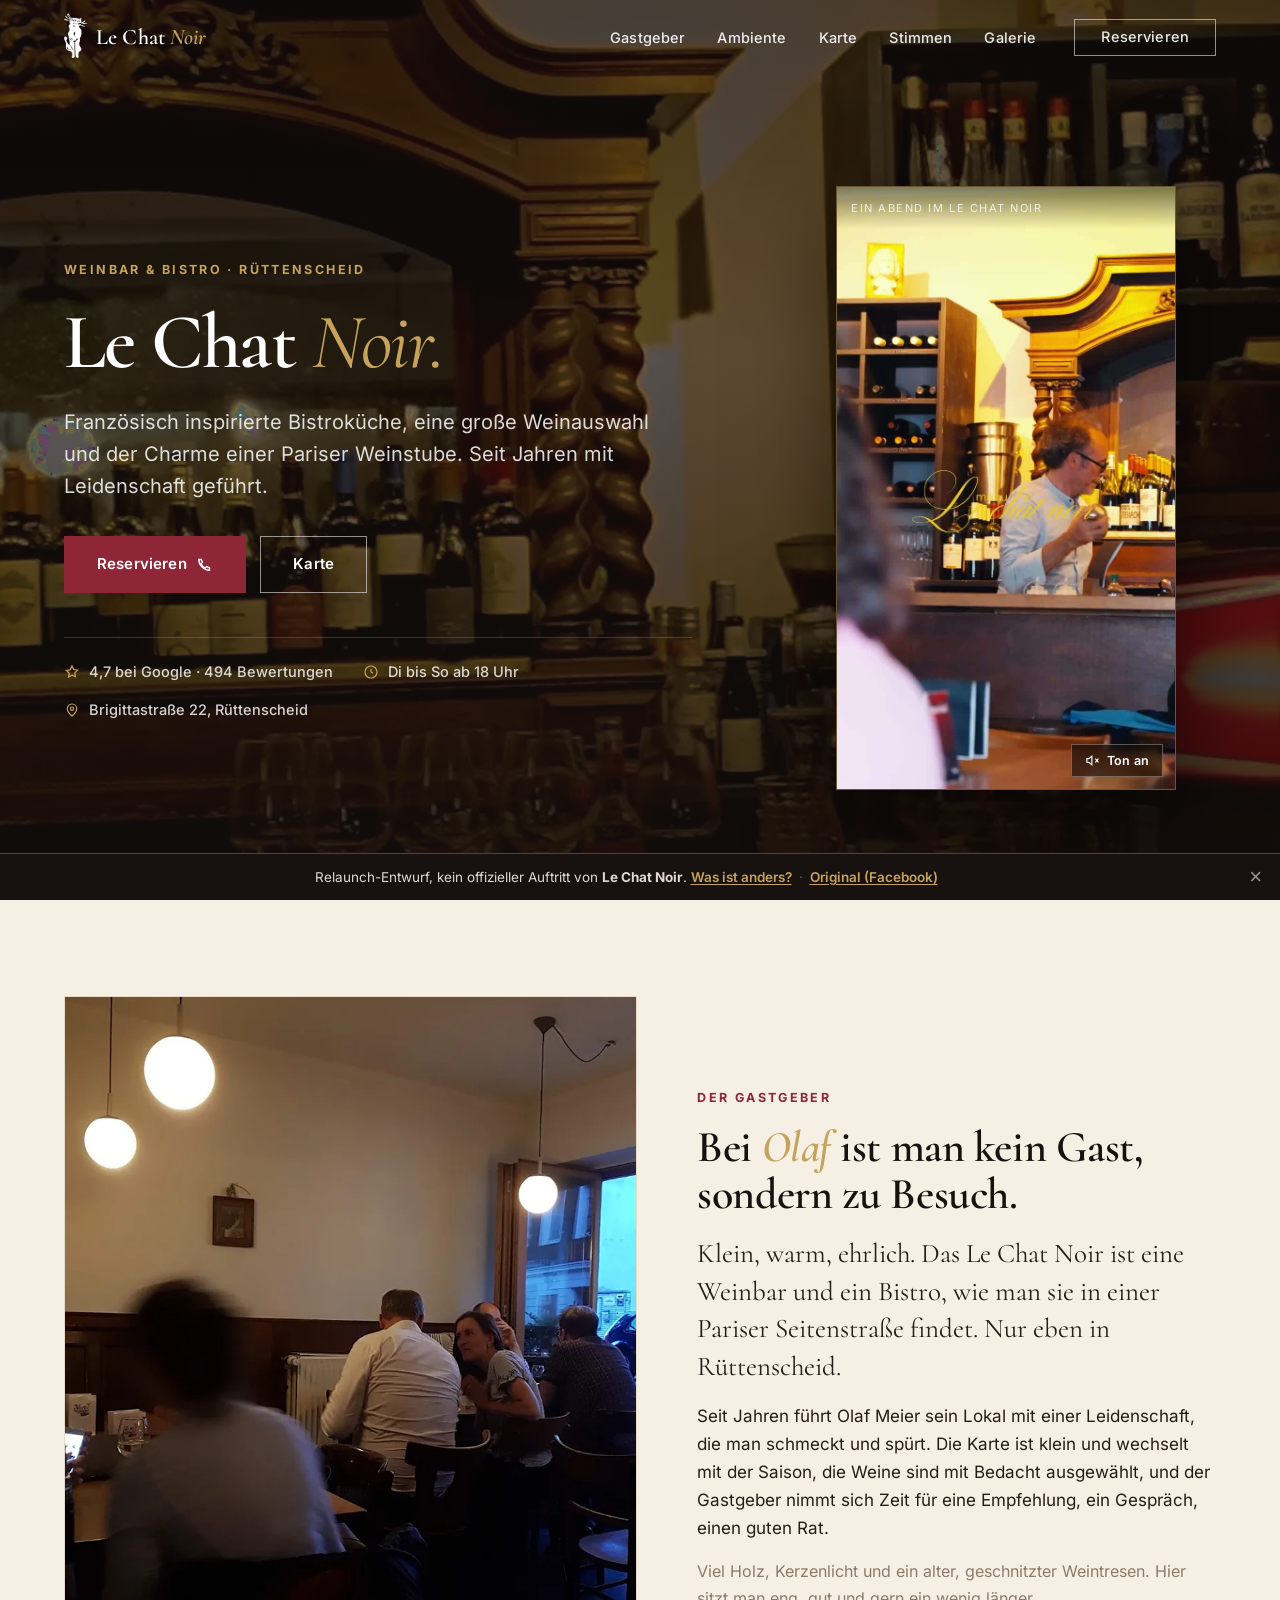
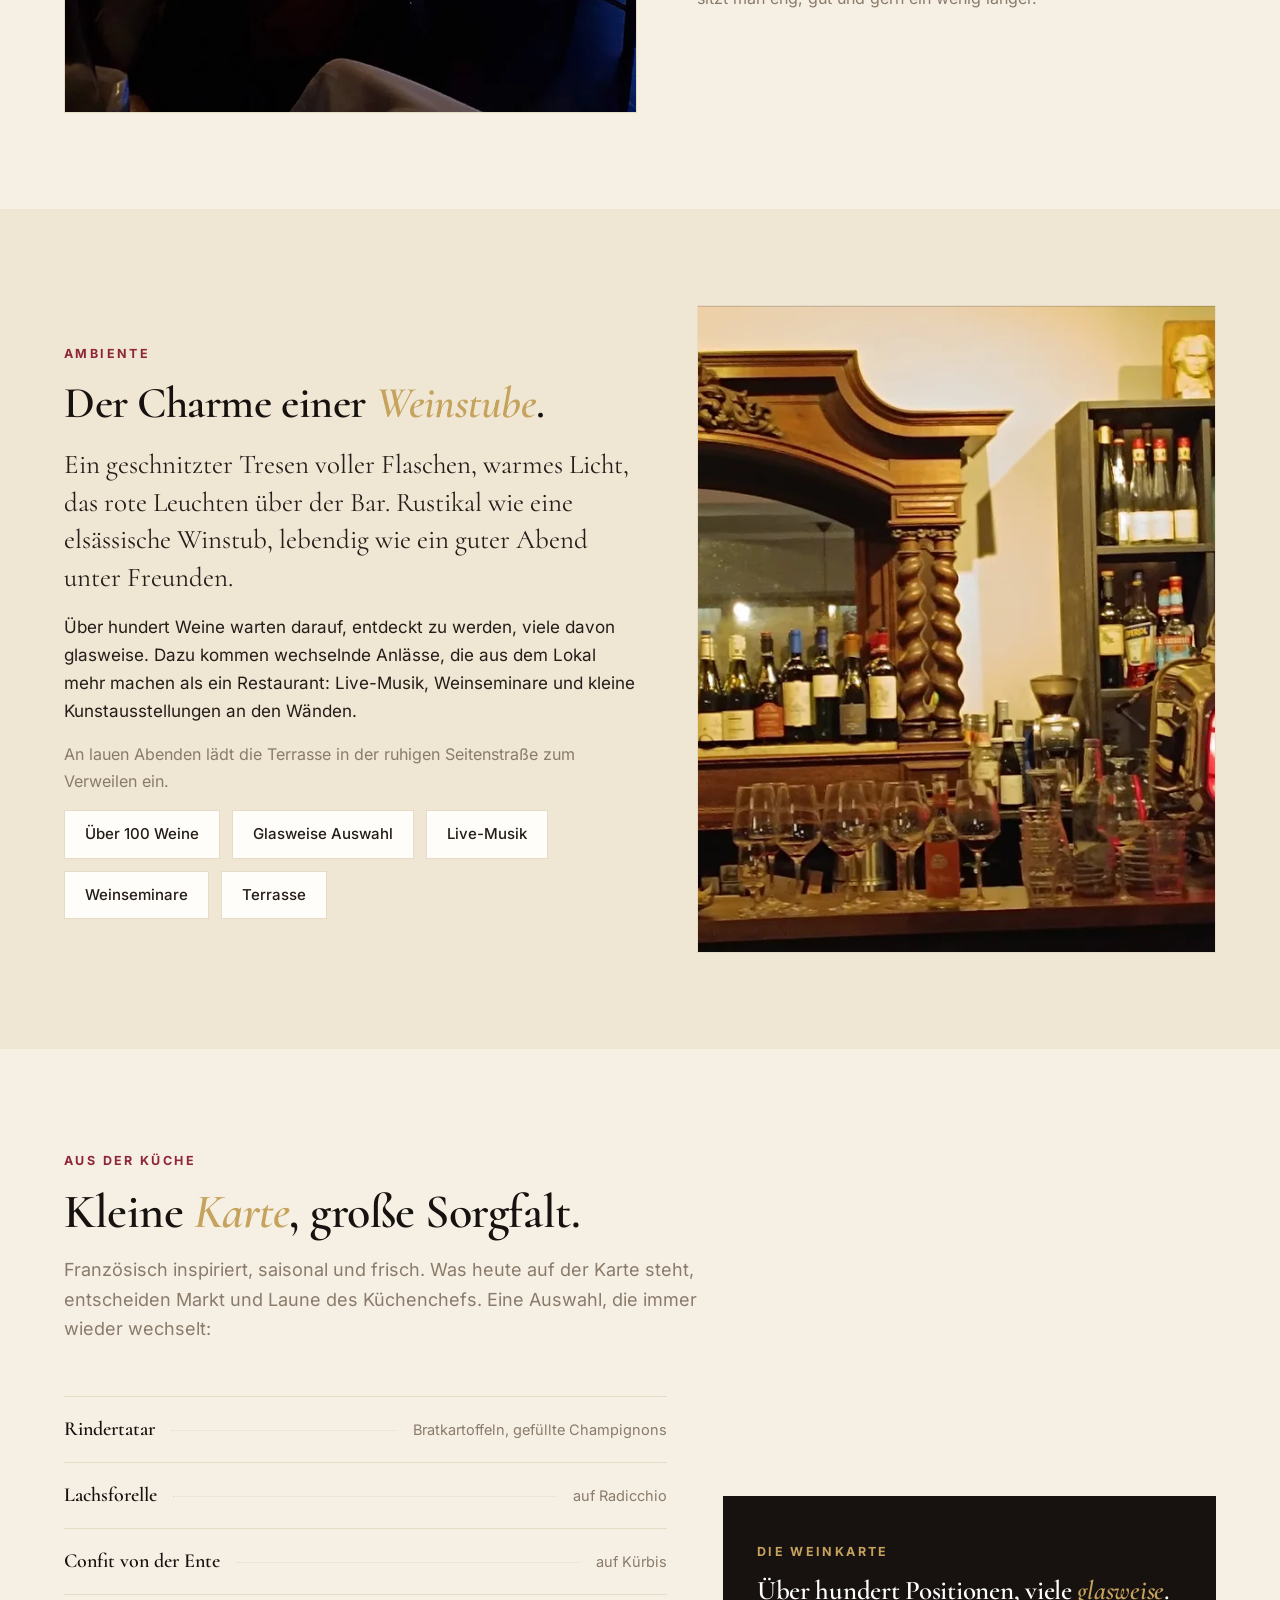
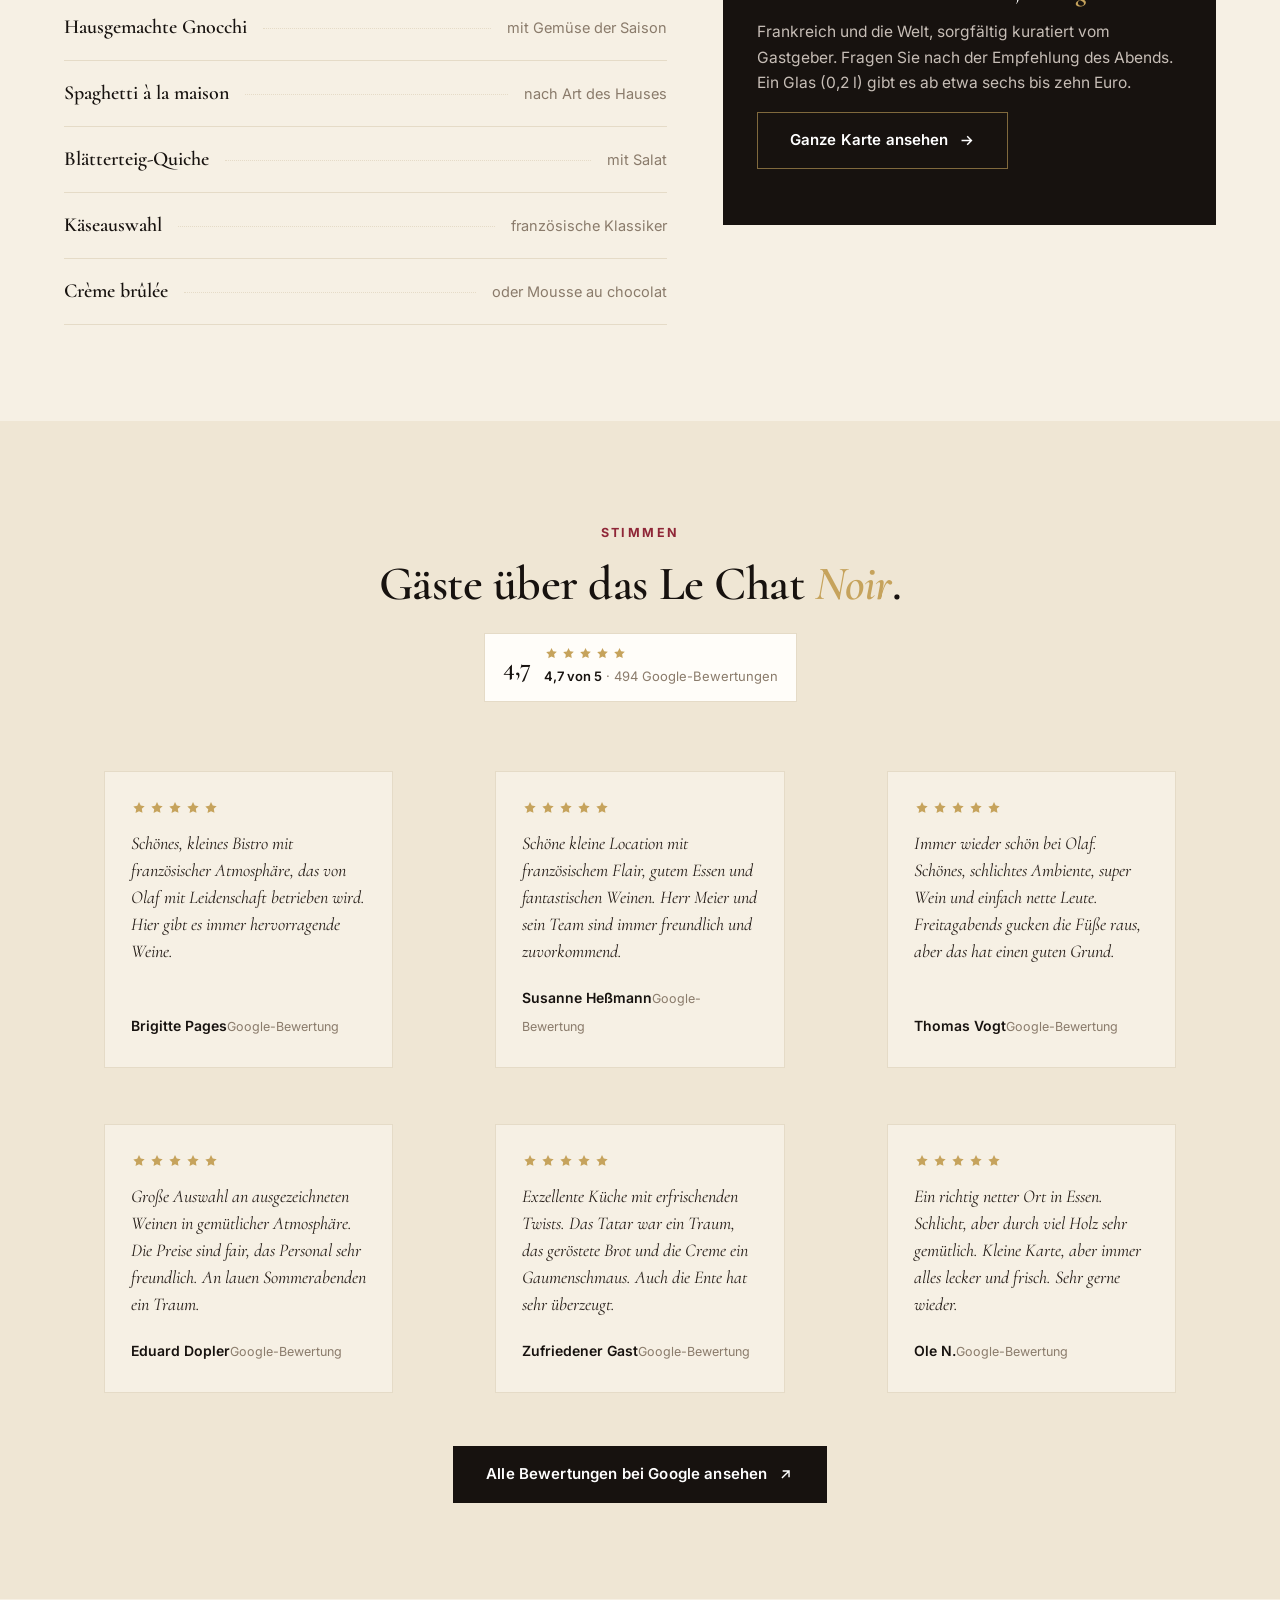
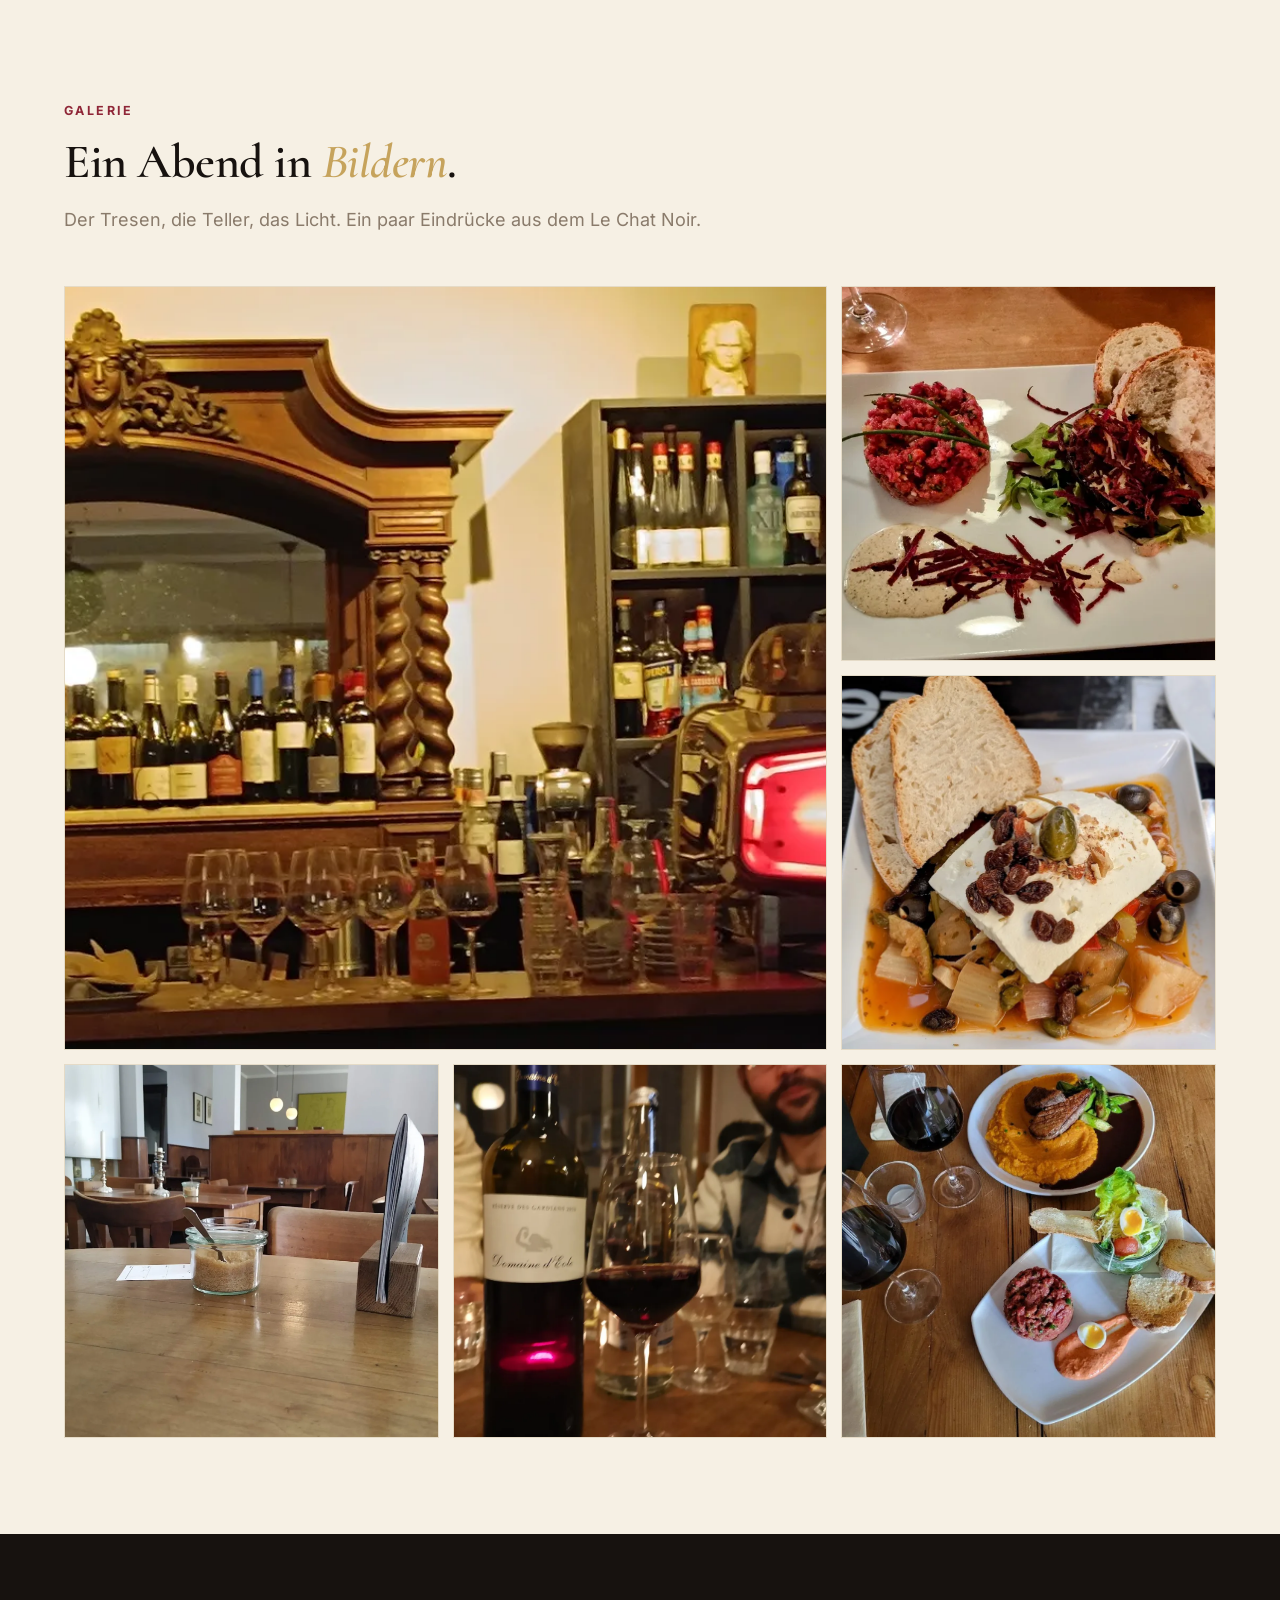
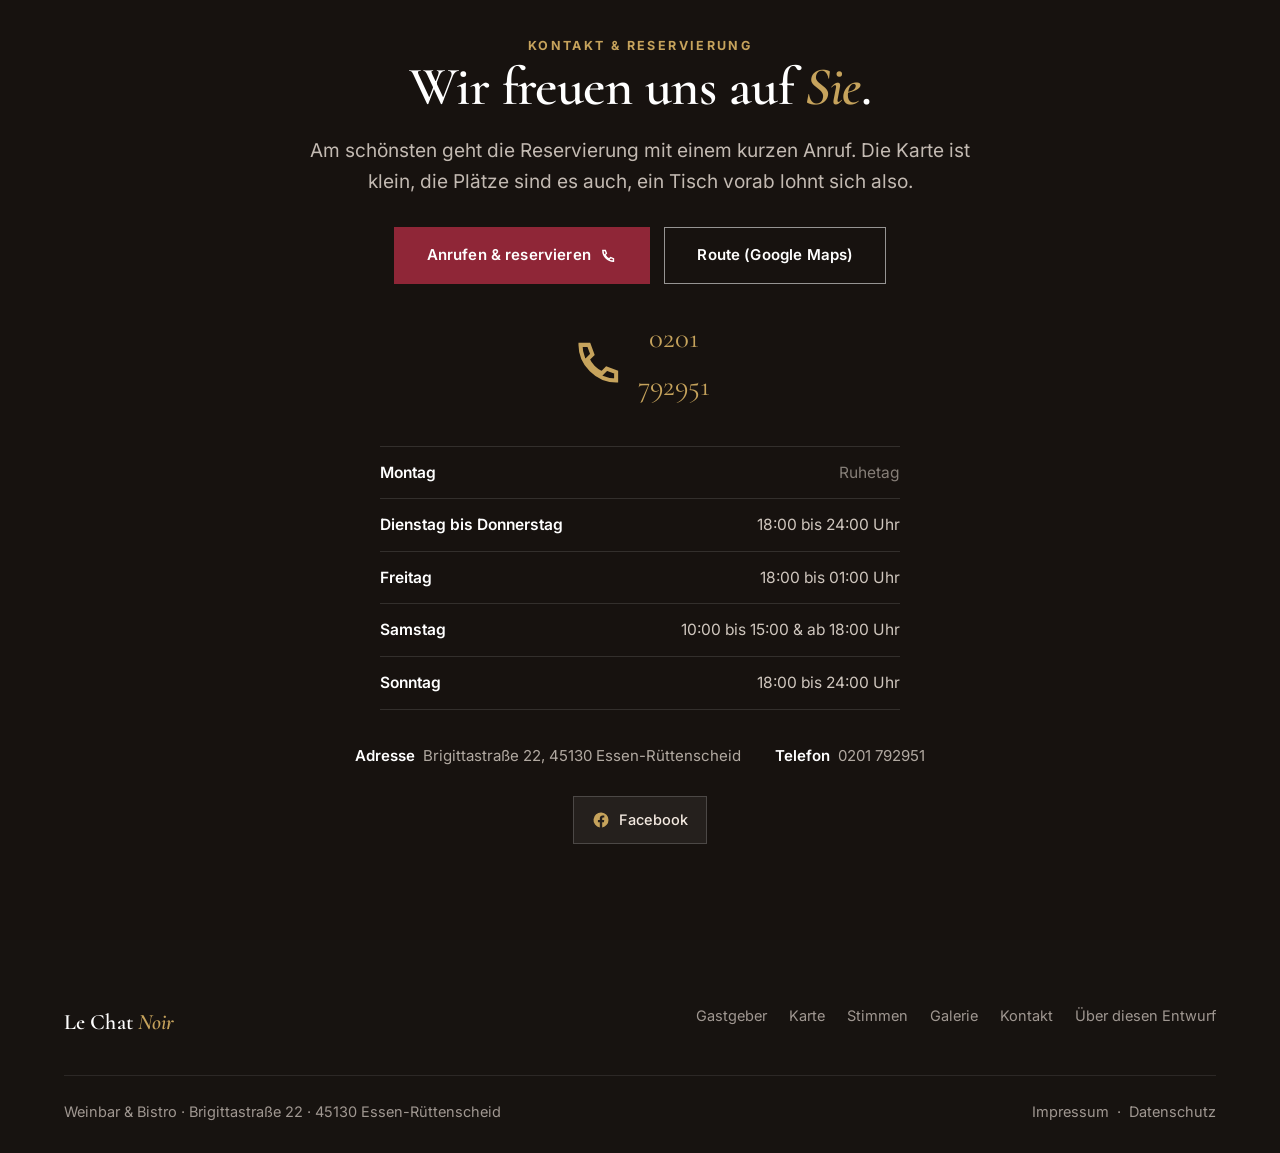
==== commit b415f9ae: "Hero-Reservieren Rahmen+Schrift Messing (Gold-Hover); Highlights: 'Karte' statt 'Sorgfalt', Stimmen " ====
--- a/index.html
+++ b/index.html
@@ -21,7 +21,7 @@
 <link rel="icon" href="media/favicon-32.png" sizes="32x32">
 <link rel="apple-touch-icon" href="media/favicon-180.png">
 <link rel="preload" as="image" href="media/hero.webp">
-<link rel="stylesheet" href="css/site.css?v=10">
+<link rel="stylesheet" href="css/site.css?v=11">
 <script type="application/ld+json">
 {"@context":"https://schema.org","@type":"Restaurant","name":"Le Chat Noir","@id":"https://suak0903.github.io/le-chat-noir/","url":"https://suak0903.github.io/le-chat-noir/","image":"https://suak0903.github.io/le-chat-noir/media/og.jpg","telephone":"+49 201 792951","priceRange":"€€-€€€","servesCuisine":["Französisch","Weinbar","Bistro"],"address":{"@type":"PostalAddress","streetAddress":"Brigittastraße 22","postalCode":"45130","addressLocality":"Essen","addressRegion":"NRW","addressCountry":"DE"},"geo":{"@type":"GeoCoordinates","latitude":51.4361,"longitude":7.0069},"openingHoursSpecification":[{"@type":"OpeningHoursSpecification","dayOfWeek":["Tuesday","Wednesday","Thursday"],"opens":"18:00","closes":"00:00"},{"@type":"OpeningHoursSpecification","dayOfWeek":"Friday","opens":"18:00","closes":"01:00"},{"@type":"OpeningHoursSpecification","dayOfWeek":"Saturday","opens":"10:00","closes":"15:00"},{"@type":"OpeningHoursSpecification","dayOfWeek":"Saturday","opens":"18:00","closes":"01:00"},{"@type":"OpeningHoursSpecification","dayOfWeek":"Sunday","opens":"18:00","closes":"00:00"}],"aggregateRating":{"@type":"AggregateRating","ratingValue":"4.7","reviewCount":"494"},"sameAs":["https://www.facebook.com/profile.php?id=100066723883240"]}
 </script>
@@ -149,7 +149,7 @@
     <div class="wrap">
       <div class="shead">
         <span class="eyebrow">Aus der Küche</span>
-        <h2>Kleine Karte, große <em>Sorgfalt</em>.</h2>
+        <h2>Kleine <em>Karte</em>, große Sorgfalt.</h2>
         <p>Französisch inspiriert, saisonal und frisch. Was heute auf der Karte steht, entscheiden Markt und Laune des Küchenchefs. Eine Auswahl, die immer wieder wechselt:</p>
       </div>
       <div class="menu reveal">
@@ -179,7 +179,7 @@
     <div class="wrap">
       <div class="shead center">
         <span class="eyebrow">Stimmen</span>
-        <h2>Gäste über das <em>Le Chat Noir</em>.</h2>
+        <h2>Gäste über das Le Chat <em>Noir</em>.</h2>
         <div style="display:flex;justify-content:center;margin-top:22px">
           <span class="rating">
             <span class="rating__num">4,7</span>
@@ -321,6 +321,6 @@
   <button class="lb__nav next" id="lbNext" aria-label="Nächstes Bild">&#8250;</button>
 </div>
 
-<script src="js/site.js?v=10" defer></script>
+<script src="js/site.js?v=11" defer></script>
 </body>
 </html>
--- a/css/site.css
+++ b/css/site.css
@@ -559,8 +559,8 @@
   .hero__cta{display:grid;grid-template-columns:repeat(3,1fr);gap:9px}
   .hero__cta .btn{width:auto;justify-content:center;text-align:center;padding:11px 6px;font-size:14px;gap:0}
   .hero__cta .btn svg{display:none}
-  .hero__cta>.btn--primary{background:transparent;border-color:#b23a4c;color:var(--caramel)}
-  .hero__cta>.btn--primary:hover{background:rgba(143,38,55,.16);border-color:#c04458;color:#d9bd7e}
+  .hero__cta>.btn--primary{background:transparent;border-color:var(--caramel);color:var(--caramel)}
+  .hero__cta>.btn--primary:hover{background:rgba(198,163,92,.16);border-color:#d9bd7e;color:#e2c98c}
   .ribbon{margin-top:26px}
 }
 @media(max-width:700px) and (prefers-reduced-motion:reduce){.hero__video{transform:none!important}}
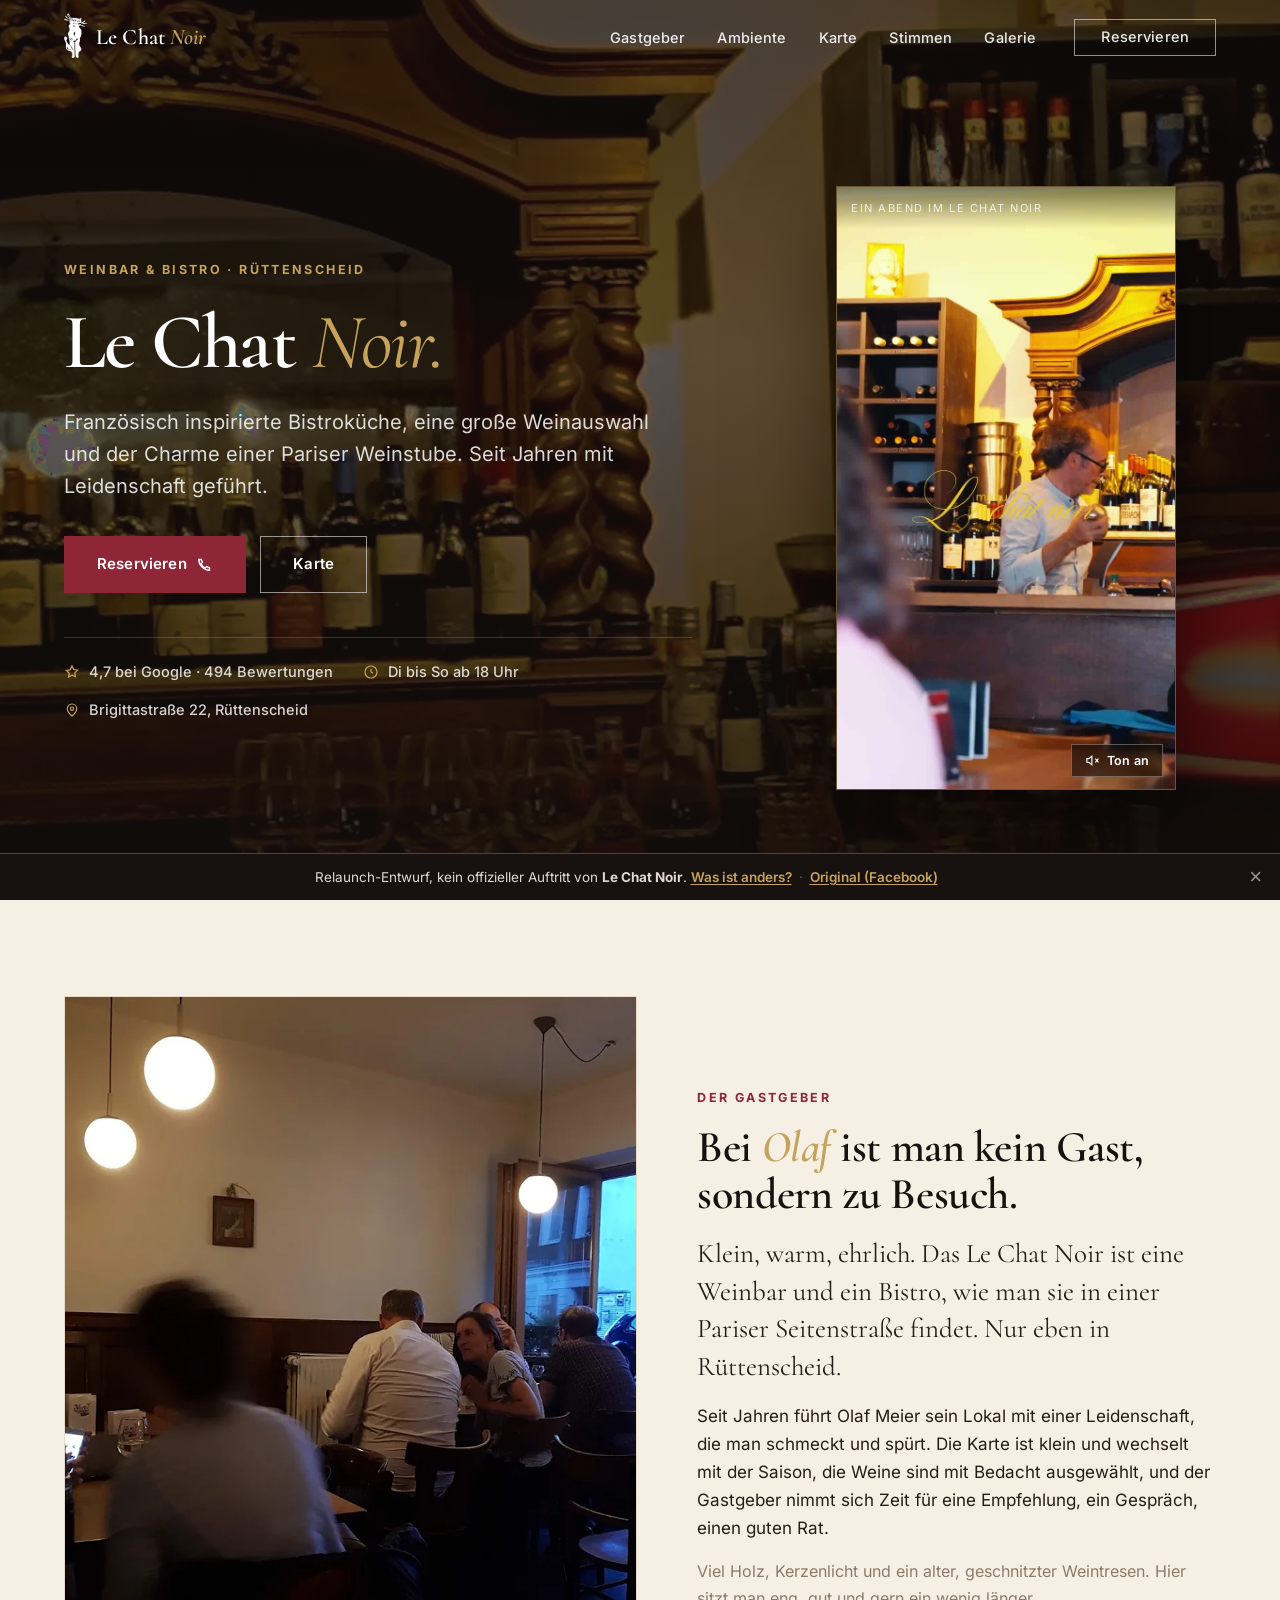
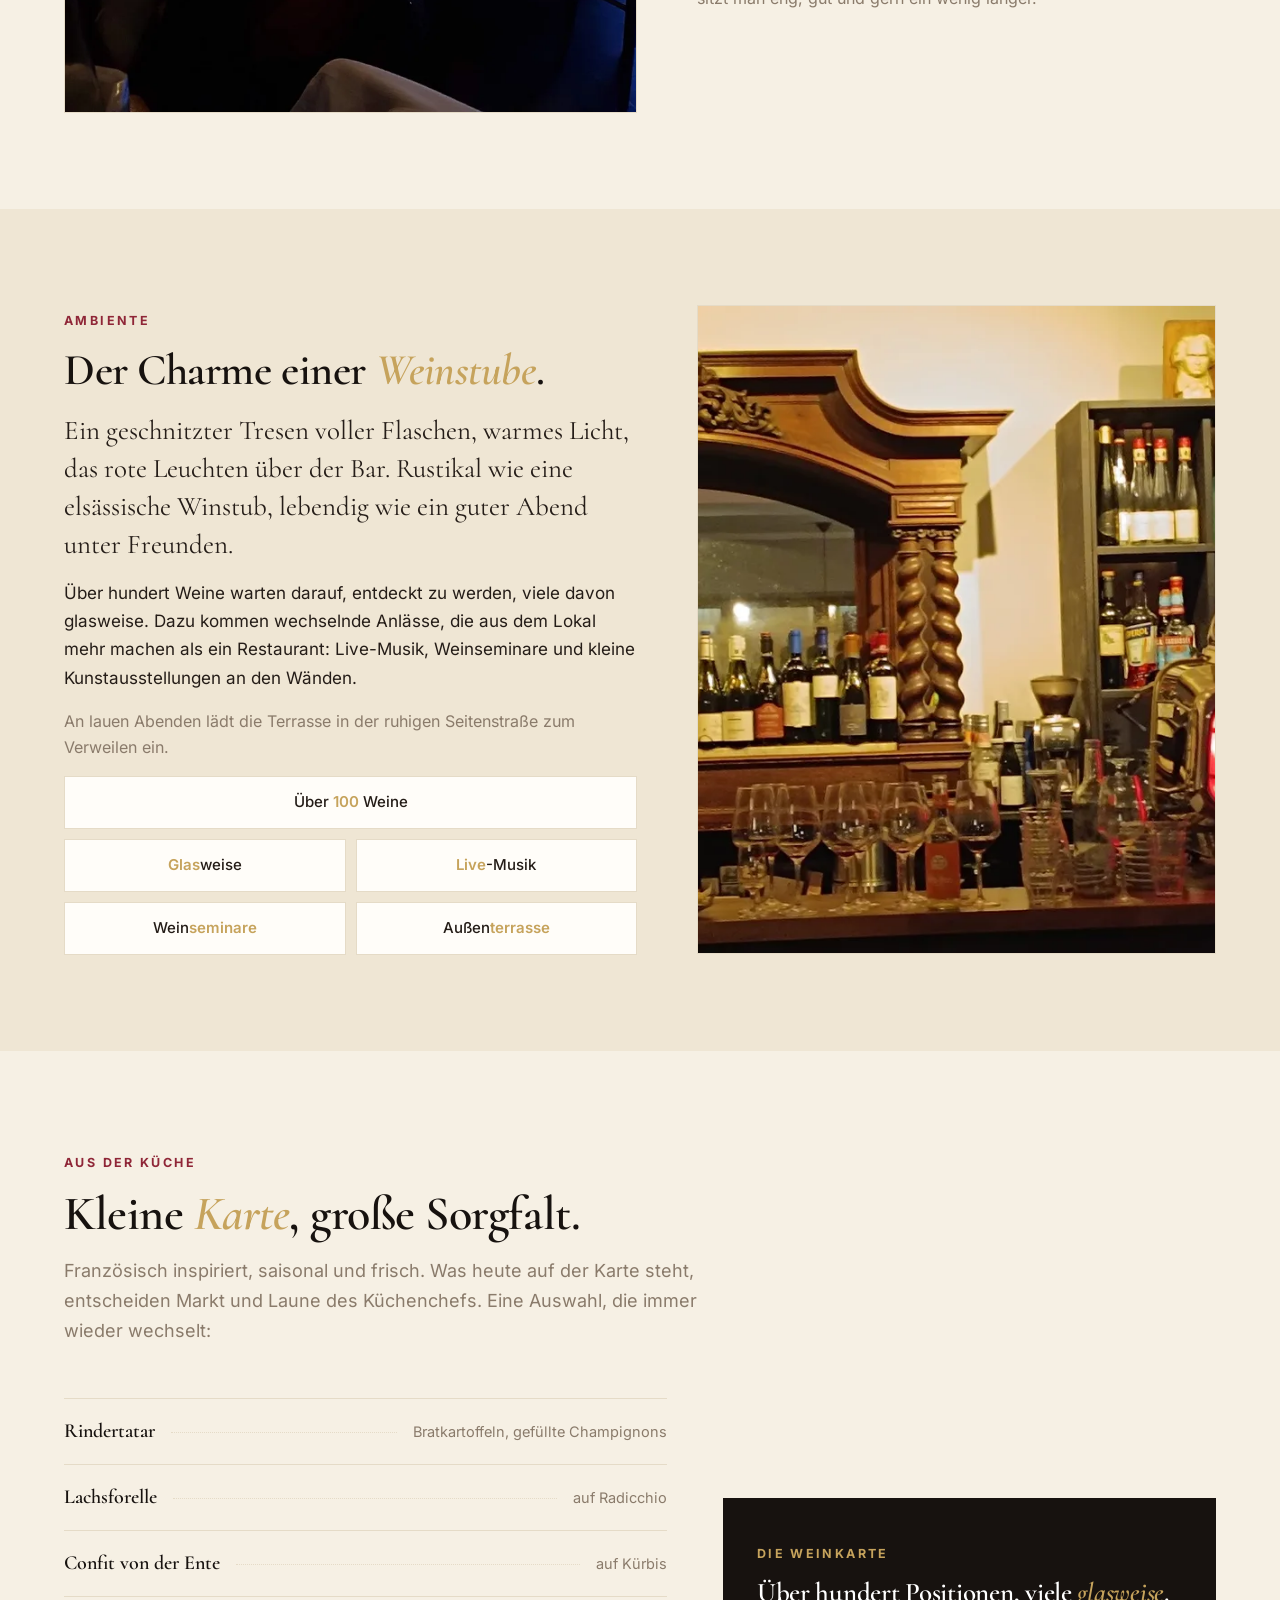
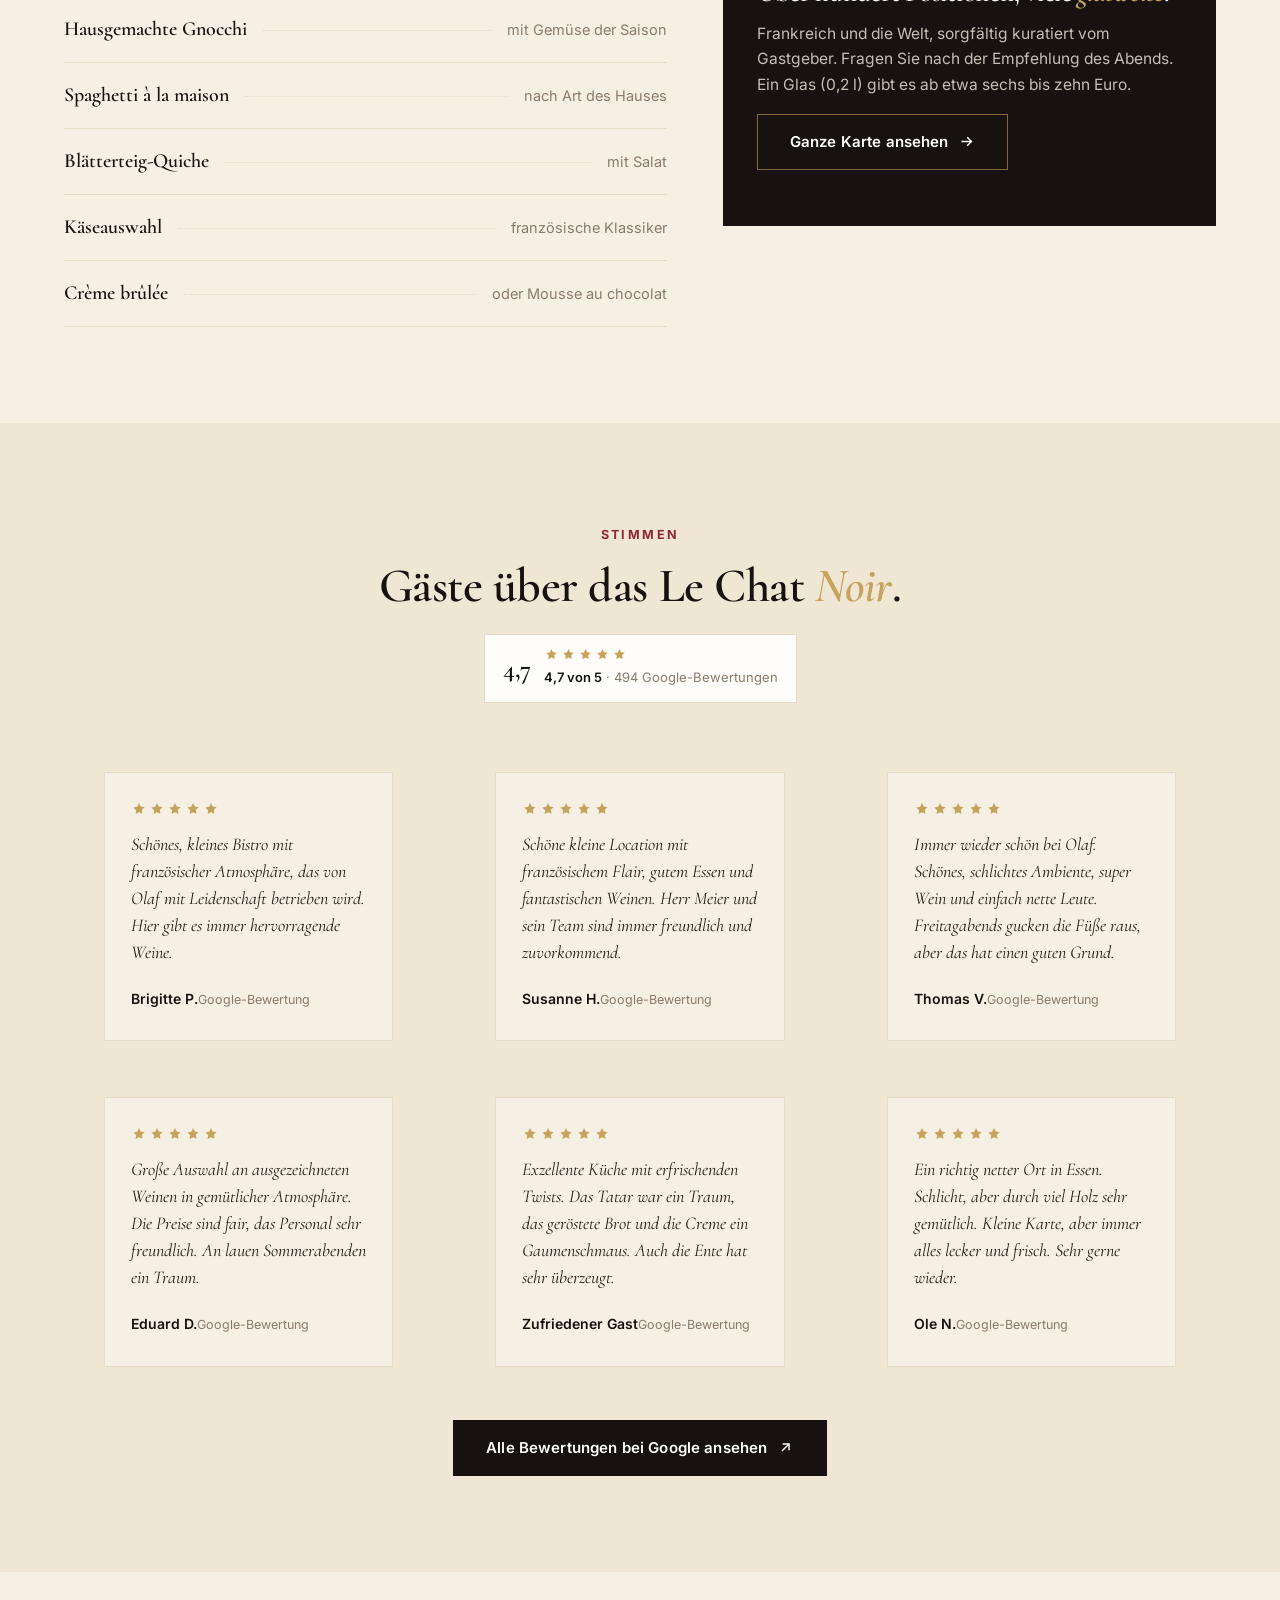
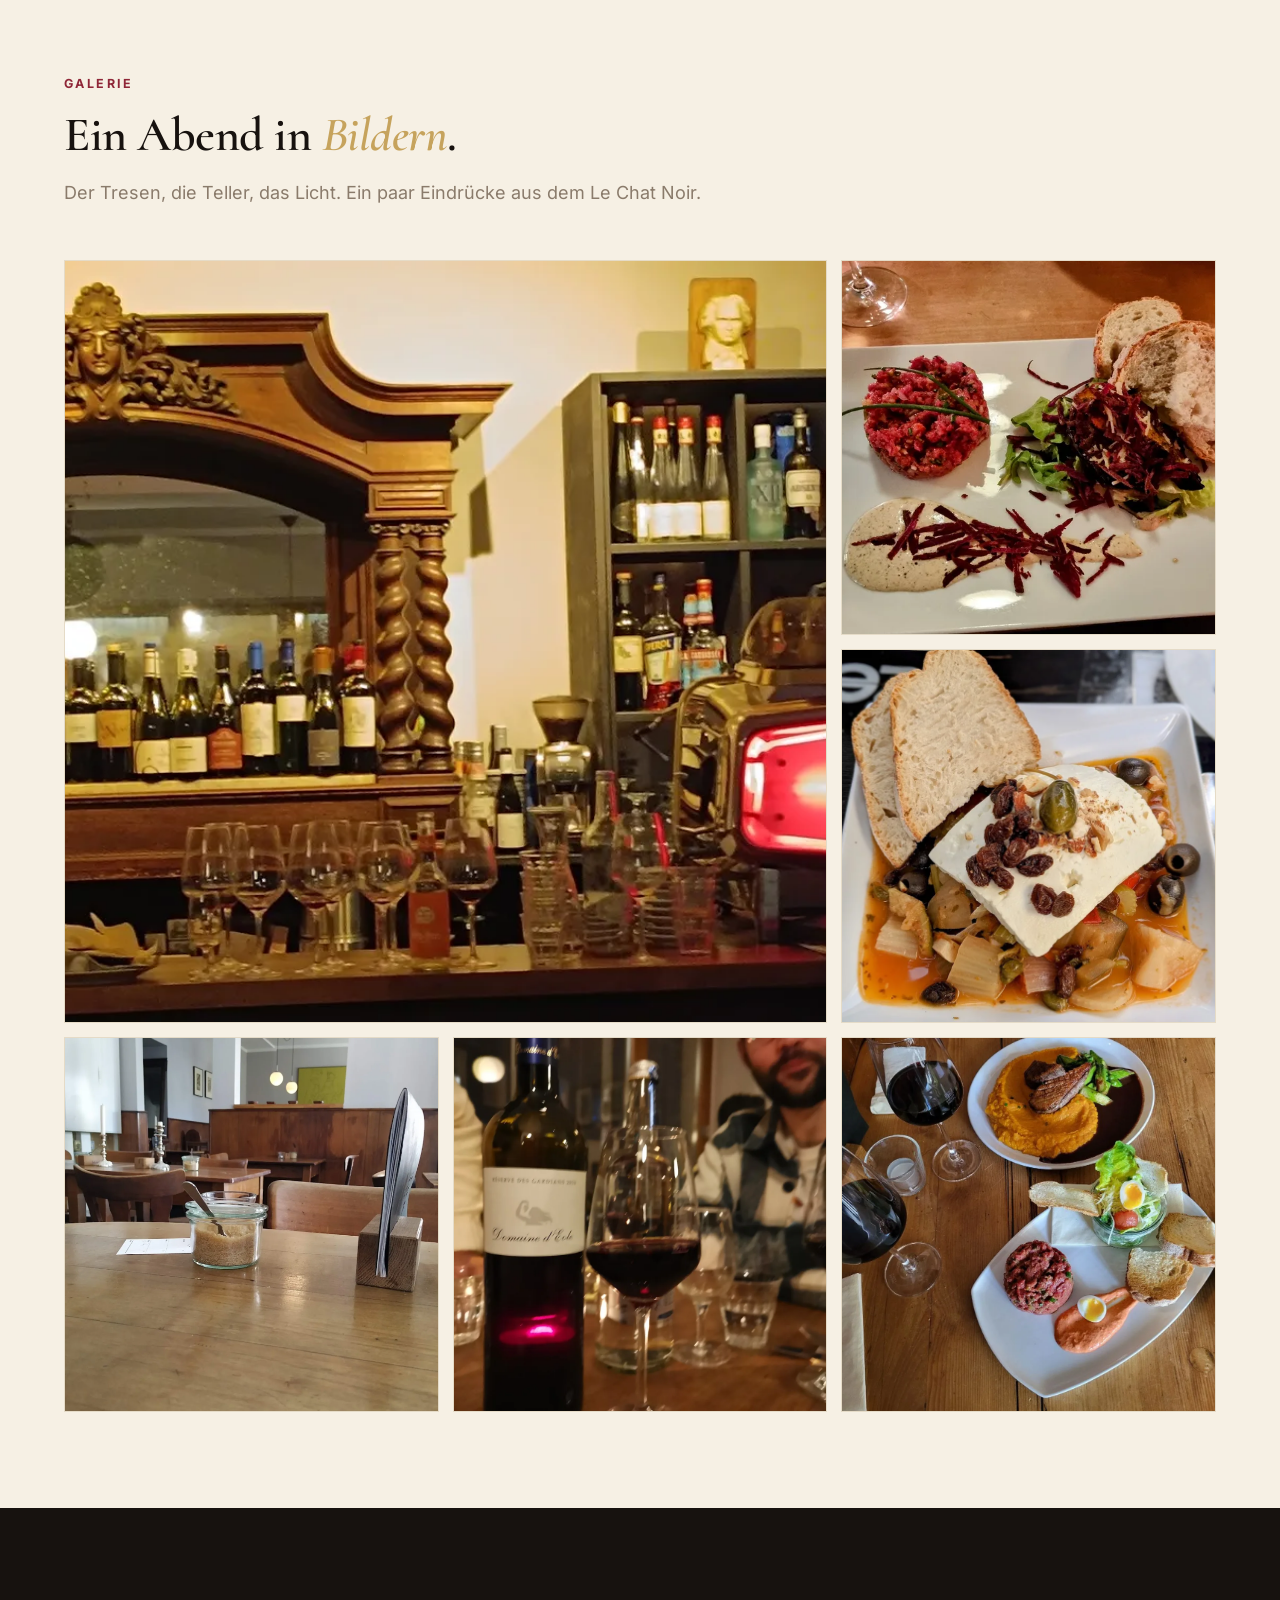
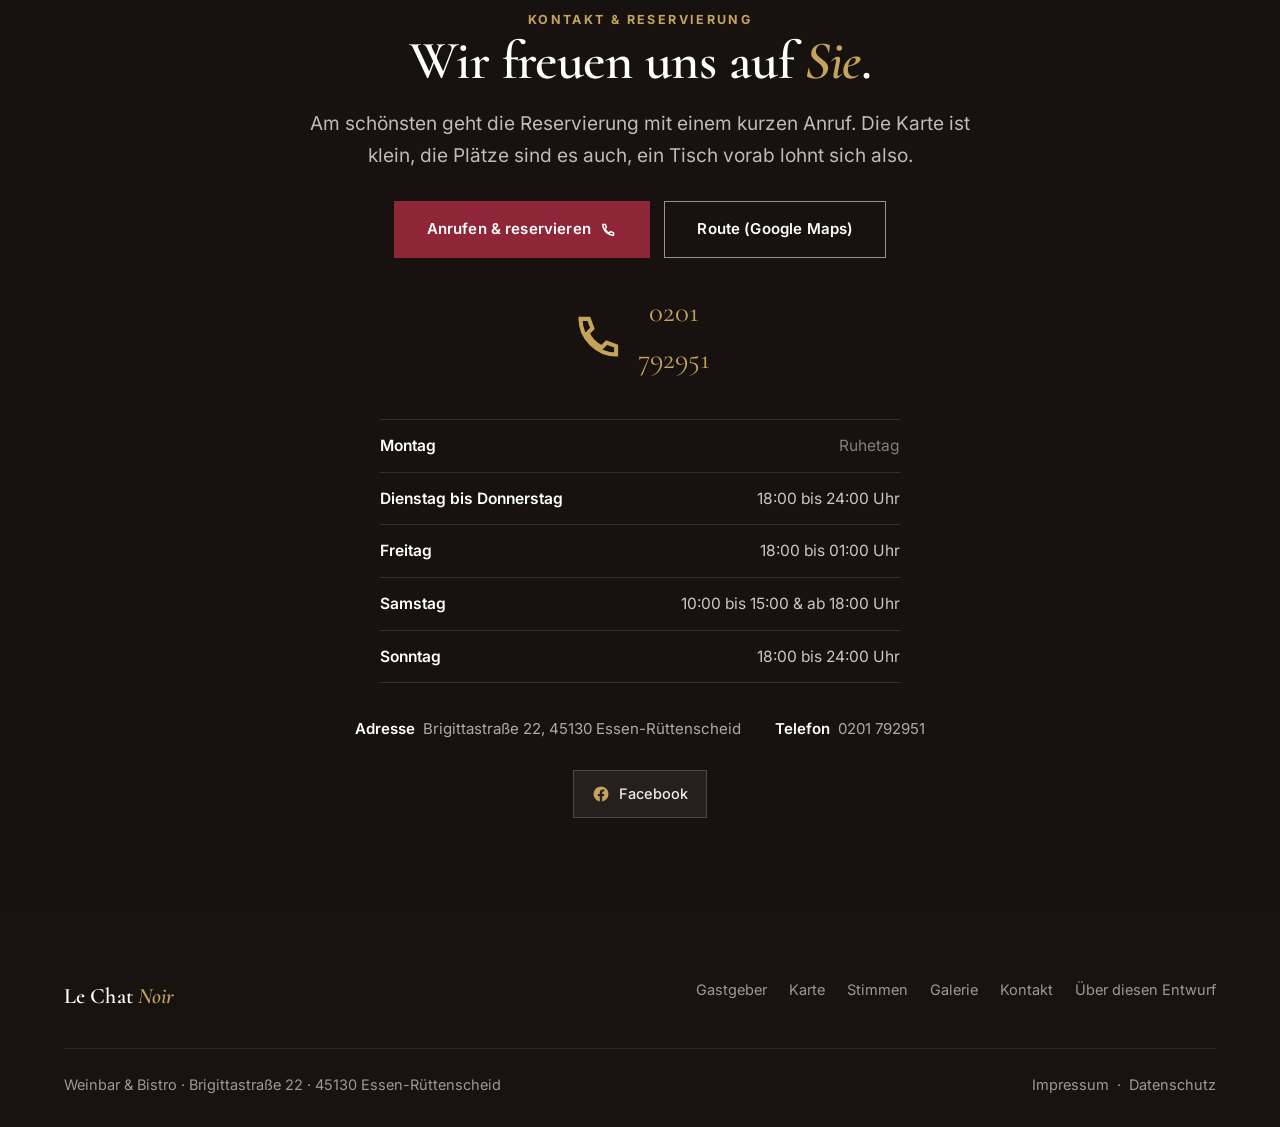
==== commit 71faec5e: "Ambiente-Tags Grid auch Desktop + Gold-Schluesselwoerter (100/Glas/Live/seminare/terrasse), Glasweis" ====
--- a/index.html
+++ b/index.html
@@ -21,7 +21,7 @@
 <link rel="icon" href="media/favicon-32.png" sizes="32x32">
 <link rel="apple-touch-icon" href="media/favicon-180.png">
 <link rel="preload" as="image" href="media/hero.webp">
-<link rel="stylesheet" href="css/site.css?v=11">
+<link rel="stylesheet" href="css/site.css?v=12">
 <script type="application/ld+json">
 {"@context":"https://schema.org","@type":"Restaurant","name":"Le Chat Noir","@id":"https://suak0903.github.io/le-chat-noir/","url":"https://suak0903.github.io/le-chat-noir/","image":"https://suak0903.github.io/le-chat-noir/media/og.jpg","telephone":"+49 201 792951","priceRange":"€€-€€€","servesCuisine":["Französisch","Weinbar","Bistro"],"address":{"@type":"PostalAddress","streetAddress":"Brigittastraße 22","postalCode":"45130","addressLocality":"Essen","addressRegion":"NRW","addressCountry":"DE"},"geo":{"@type":"GeoCoordinates","latitude":51.4361,"longitude":7.0069},"openingHoursSpecification":[{"@type":"OpeningHoursSpecification","dayOfWeek":["Tuesday","Wednesday","Thursday"],"opens":"18:00","closes":"00:00"},{"@type":"OpeningHoursSpecification","dayOfWeek":"Friday","opens":"18:00","closes":"01:00"},{"@type":"OpeningHoursSpecification","dayOfWeek":"Saturday","opens":"10:00","closes":"15:00"},{"@type":"OpeningHoursSpecification","dayOfWeek":"Saturday","opens":"18:00","closes":"01:00"},{"@type":"OpeningHoursSpecification","dayOfWeek":"Sunday","opens":"18:00","closes":"00:00"}],"aggregateRating":{"@type":"AggregateRating","ratingValue":"4.7","reviewCount":"494"},"sameAs":["https://www.facebook.com/profile.php?id=100066723883240"]}
 </script>
@@ -132,11 +132,11 @@
           <p>Über hundert Weine warten darauf, entdeckt zu werden, viele davon glasweise. Dazu kommen wechselnde Anlässe, die aus dem Lokal mehr machen als ein Restaurant: Live-Musik, Weinseminare und kleine Kunstausstellungen an den Wänden.</p>
           <p class="muted">An lauen Abenden lädt die Terrasse in der ruhigen Seitenstraße zum Verweilen ein.</p>
           <div class="tags">
-            <span class="tag">Über 100 Weine</span>
-            <span class="tag">Glasweise Auswahl</span>
-            <span class="tag">Live-Musik</span>
-            <span class="tag">Weinseminare</span>
-            <span class="tag">Terrasse</span>
+            <span class="tag">Über <em>100</em> Weine</span>
+            <span class="tag"><em>Glas</em>weise</span>
+            <span class="tag"><em>Live</em>-Musik</span>
+            <span class="tag">Wein<em>seminare</em></span>
+            <span class="tag">Außen<em>terrasse</em></span>
           </div>
         </div>
         <div class="split__media" style="background-image:url('media/bar.webp');order:1" role="img" aria-label="Der geschnitzte Weintresen mit der roten Lampe"></div>
@@ -179,7 +179,7 @@
     <div class="wrap">
       <div class="shead center">
         <span class="eyebrow">Stimmen</span>
-        <h2>Gäste über das Le Chat <em>Noir</em>.</h2>
+        <h2>Gäste über das<br class="br-mob"> Le Chat <em>Noir</em>.</h2>
         <div style="display:flex;justify-content:center;margin-top:22px">
           <span class="rating">
             <span class="rating__num">4,7</span>
@@ -194,22 +194,22 @@
         <figure class="voice">
           <div class="voice__stars"><svg viewBox="0 0 24 24" fill="currentColor"><path d="m12 3 2.6 5.3 5.9.9-4.3 4.1 1 5.8L12 16.9 6.8 19.6l1-5.8L3.5 9.7l5.9-.9Z"/></svg><svg viewBox="0 0 24 24" fill="currentColor"><path d="m12 3 2.6 5.3 5.9.9-4.3 4.1 1 5.8L12 16.9 6.8 19.6l1-5.8L3.5 9.7l5.9-.9Z"/></svg><svg viewBox="0 0 24 24" fill="currentColor"><path d="m12 3 2.6 5.3 5.9.9-4.3 4.1 1 5.8L12 16.9 6.8 19.6l1-5.8L3.5 9.7l5.9-.9Z"/></svg><svg viewBox="0 0 24 24" fill="currentColor"><path d="m12 3 2.6 5.3 5.9.9-4.3 4.1 1 5.8L12 16.9 6.8 19.6l1-5.8L3.5 9.7l5.9-.9Z"/></svg><svg viewBox="0 0 24 24" fill="currentColor"><path d="m12 3 2.6 5.3 5.9.9-4.3 4.1 1 5.8L12 16.9 6.8 19.6l1-5.8L3.5 9.7l5.9-.9Z"/></svg></div>
           <p>Schönes, kleines Bistro mit französischer Atmosphäre, das von Olaf mit Leidenschaft betrieben wird. Hier gibt es immer hervorragende Weine.</p>
-          <figcaption><span class="voice__who">Brigitte Pages</span><span class="voice__src">Google-Bewertung</span></figcaption>
+          <figcaption><span class="voice__who">Brigitte P.</span><span class="voice__src">Google-Bewertung</span></figcaption>
         </figure>
         <figure class="voice">
           <div class="voice__stars"><svg viewBox="0 0 24 24" fill="currentColor"><path d="m12 3 2.6 5.3 5.9.9-4.3 4.1 1 5.8L12 16.9 6.8 19.6l1-5.8L3.5 9.7l5.9-.9Z"/></svg><svg viewBox="0 0 24 24" fill="currentColor"><path d="m12 3 2.6 5.3 5.9.9-4.3 4.1 1 5.8L12 16.9 6.8 19.6l1-5.8L3.5 9.7l5.9-.9Z"/></svg><svg viewBox="0 0 24 24" fill="currentColor"><path d="m12 3 2.6 5.3 5.9.9-4.3 4.1 1 5.8L12 16.9 6.8 19.6l1-5.8L3.5 9.7l5.9-.9Z"/></svg><svg viewBox="0 0 24 24" fill="currentColor"><path d="m12 3 2.6 5.3 5.9.9-4.3 4.1 1 5.8L12 16.9 6.8 19.6l1-5.8L3.5 9.7l5.9-.9Z"/></svg><svg viewBox="0 0 24 24" fill="currentColor"><path d="m12 3 2.6 5.3 5.9.9-4.3 4.1 1 5.8L12 16.9 6.8 19.6l1-5.8L3.5 9.7l5.9-.9Z"/></svg></div>
           <p>Schöne kleine Location mit französischem Flair, gutem Essen und fantastischen Weinen. Herr Meier und sein Team sind immer freundlich und zuvorkommend.</p>
-          <figcaption><span class="voice__who">Susanne Heßmann</span><span class="voice__src">Google-Bewertung</span></figcaption>
+          <figcaption><span class="voice__who">Susanne H.</span><span class="voice__src">Google-Bewertung</span></figcaption>
         </figure>
         <figure class="voice">
           <div class="voice__stars"><svg viewBox="0 0 24 24" fill="currentColor"><path d="m12 3 2.6 5.3 5.9.9-4.3 4.1 1 5.8L12 16.9 6.8 19.6l1-5.8L3.5 9.7l5.9-.9Z"/></svg><svg viewBox="0 0 24 24" fill="currentColor"><path d="m12 3 2.6 5.3 5.9.9-4.3 4.1 1 5.8L12 16.9 6.8 19.6l1-5.8L3.5 9.7l5.9-.9Z"/></svg><svg viewBox="0 0 24 24" fill="currentColor"><path d="m12 3 2.6 5.3 5.9.9-4.3 4.1 1 5.8L12 16.9 6.8 19.6l1-5.8L3.5 9.7l5.9-.9Z"/></svg><svg viewBox="0 0 24 24" fill="currentColor"><path d="m12 3 2.6 5.3 5.9.9-4.3 4.1 1 5.8L12 16.9 6.8 19.6l1-5.8L3.5 9.7l5.9-.9Z"/></svg><svg viewBox="0 0 24 24" fill="currentColor"><path d="m12 3 2.6 5.3 5.9.9-4.3 4.1 1 5.8L12 16.9 6.8 19.6l1-5.8L3.5 9.7l5.9-.9Z"/></svg></div>
           <p>Immer wieder schön bei Olaf. Schönes, schlichtes Ambiente, super Wein und einfach nette Leute. Freitagabends gucken die Füße raus, aber das hat einen guten Grund.</p>
-          <figcaption><span class="voice__who">Thomas Vogt</span><span class="voice__src">Google-Bewertung</span></figcaption>
+          <figcaption><span class="voice__who">Thomas V.</span><span class="voice__src">Google-Bewertung</span></figcaption>
         </figure>
         <figure class="voice">
           <div class="voice__stars"><svg viewBox="0 0 24 24" fill="currentColor"><path d="m12 3 2.6 5.3 5.9.9-4.3 4.1 1 5.8L12 16.9 6.8 19.6l1-5.8L3.5 9.7l5.9-.9Z"/></svg><svg viewBox="0 0 24 24" fill="currentColor"><path d="m12 3 2.6 5.3 5.9.9-4.3 4.1 1 5.8L12 16.9 6.8 19.6l1-5.8L3.5 9.7l5.9-.9Z"/></svg><svg viewBox="0 0 24 24" fill="currentColor"><path d="m12 3 2.6 5.3 5.9.9-4.3 4.1 1 5.8L12 16.9 6.8 19.6l1-5.8L3.5 9.7l5.9-.9Z"/></svg><svg viewBox="0 0 24 24" fill="currentColor"><path d="m12 3 2.6 5.3 5.9.9-4.3 4.1 1 5.8L12 16.9 6.8 19.6l1-5.8L3.5 9.7l5.9-.9Z"/></svg><svg viewBox="0 0 24 24" fill="currentColor"><path d="m12 3 2.6 5.3 5.9.9-4.3 4.1 1 5.8L12 16.9 6.8 19.6l1-5.8L3.5 9.7l5.9-.9Z"/></svg></div>
           <p>Große Auswahl an ausgezeichneten Weinen in gemütlicher Atmosphäre. Die Preise sind fair, das Personal sehr freundlich. An lauen Sommerabenden ein Traum.</p>
-          <figcaption><span class="voice__who">Eduard Dopler</span><span class="voice__src">Google-Bewertung</span></figcaption>
+          <figcaption><span class="voice__who">Eduard D.</span><span class="voice__src">Google-Bewertung</span></figcaption>
         </figure>
         <figure class="voice">
           <div class="voice__stars"><svg viewBox="0 0 24 24" fill="currentColor"><path d="m12 3 2.6 5.3 5.9.9-4.3 4.1 1 5.8L12 16.9 6.8 19.6l1-5.8L3.5 9.7l5.9-.9Z"/></svg><svg viewBox="0 0 24 24" fill="currentColor"><path d="m12 3 2.6 5.3 5.9.9-4.3 4.1 1 5.8L12 16.9 6.8 19.6l1-5.8L3.5 9.7l5.9-.9Z"/></svg><svg viewBox="0 0 24 24" fill="currentColor"><path d="m12 3 2.6 5.3 5.9.9-4.3 4.1 1 5.8L12 16.9 6.8 19.6l1-5.8L3.5 9.7l5.9-.9Z"/></svg><svg viewBox="0 0 24 24" fill="currentColor"><path d="m12 3 2.6 5.3 5.9.9-4.3 4.1 1 5.8L12 16.9 6.8 19.6l1-5.8L3.5 9.7l5.9-.9Z"/></svg><svg viewBox="0 0 24 24" fill="currentColor"><path d="m12 3 2.6 5.3 5.9.9-4.3 4.1 1 5.8L12 16.9 6.8 19.6l1-5.8L3.5 9.7l5.9-.9Z"/></svg></div>
@@ -321,6 +321,6 @@
   <button class="lb__nav next" id="lbNext" aria-label="Nächstes Bild">&#8250;</button>
 </div>
 
-<script src="js/site.js?v=11" defer></script>
+<script src="js/site.js?v=12" defer></script>
 </body>
 </html>
--- a/css/site.css
+++ b/css/site.css
@@ -580,9 +580,10 @@
 /* Messing-Hervorhebung von Schlüsselwörtern in Überschriften (Cormorant-Kursive) */
 h1 em,h2 em,h3 em,.lead em,.menu__aside h3 em{font-style:italic;color:var(--caramel)}
 
-/* Ambiente-Tags mobil: erster voll, Rest zwei gleich breit, viewport-füllend */
-@media(max-width:700px){
-  .tags{display:grid;grid-template-columns:1fr 1fr;gap:10px}
-  .tags .tag{text-align:center;padding:12px 10px}
-  .tags .tag:first-child{grid-column:1 / -1}
-}
+/* Ambiente-Tags (Desktop + Mobil): erster voll, Rest zwei gleich breit; Schlüsselwörter Messing */
+.tags{display:grid;grid-template-columns:1fr 1fr;gap:10px}
+.tags .tag{text-align:center;padding:13px 12px}
+.tags .tag:first-child{grid-column:1 / -1}
+.tag em{color:var(--caramel);font-style:normal;font-weight:600}
+.br-mob{display:none}
+@media(max-width:700px){.br-mob{display:inline}}
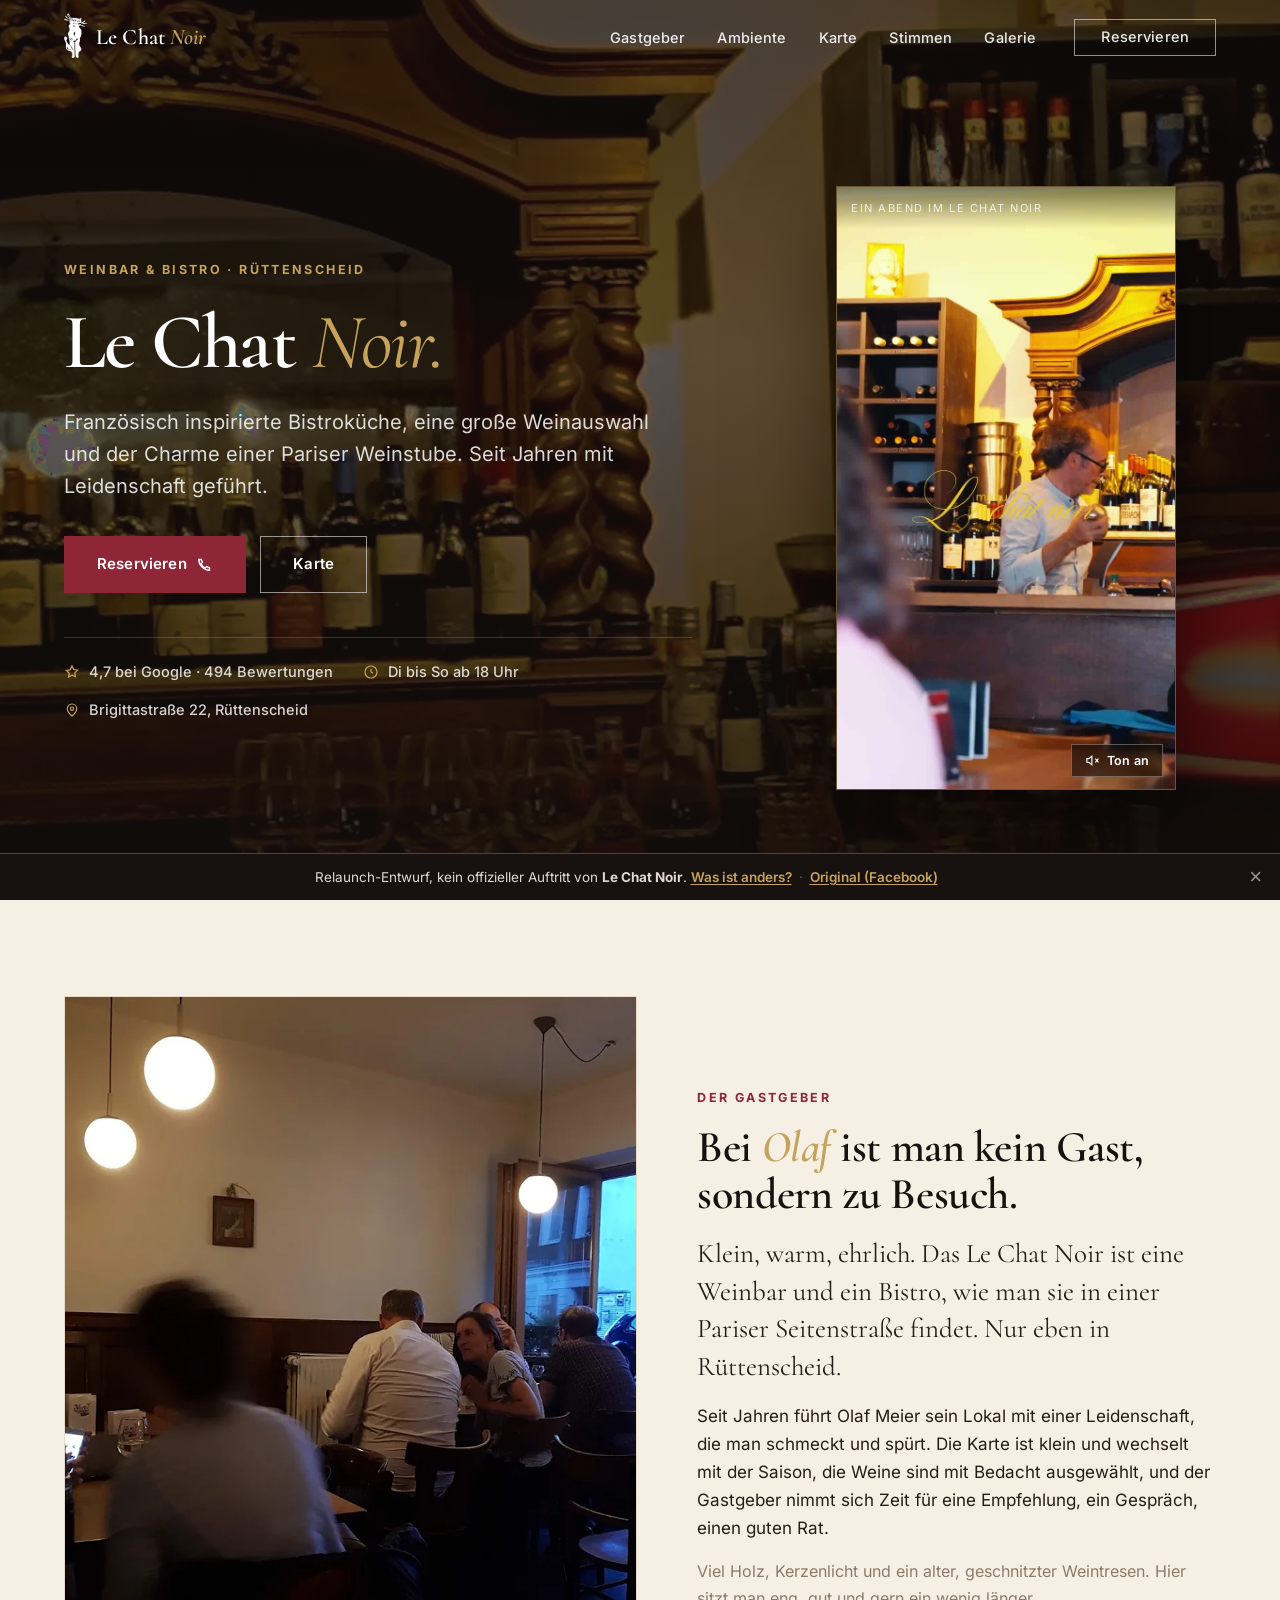
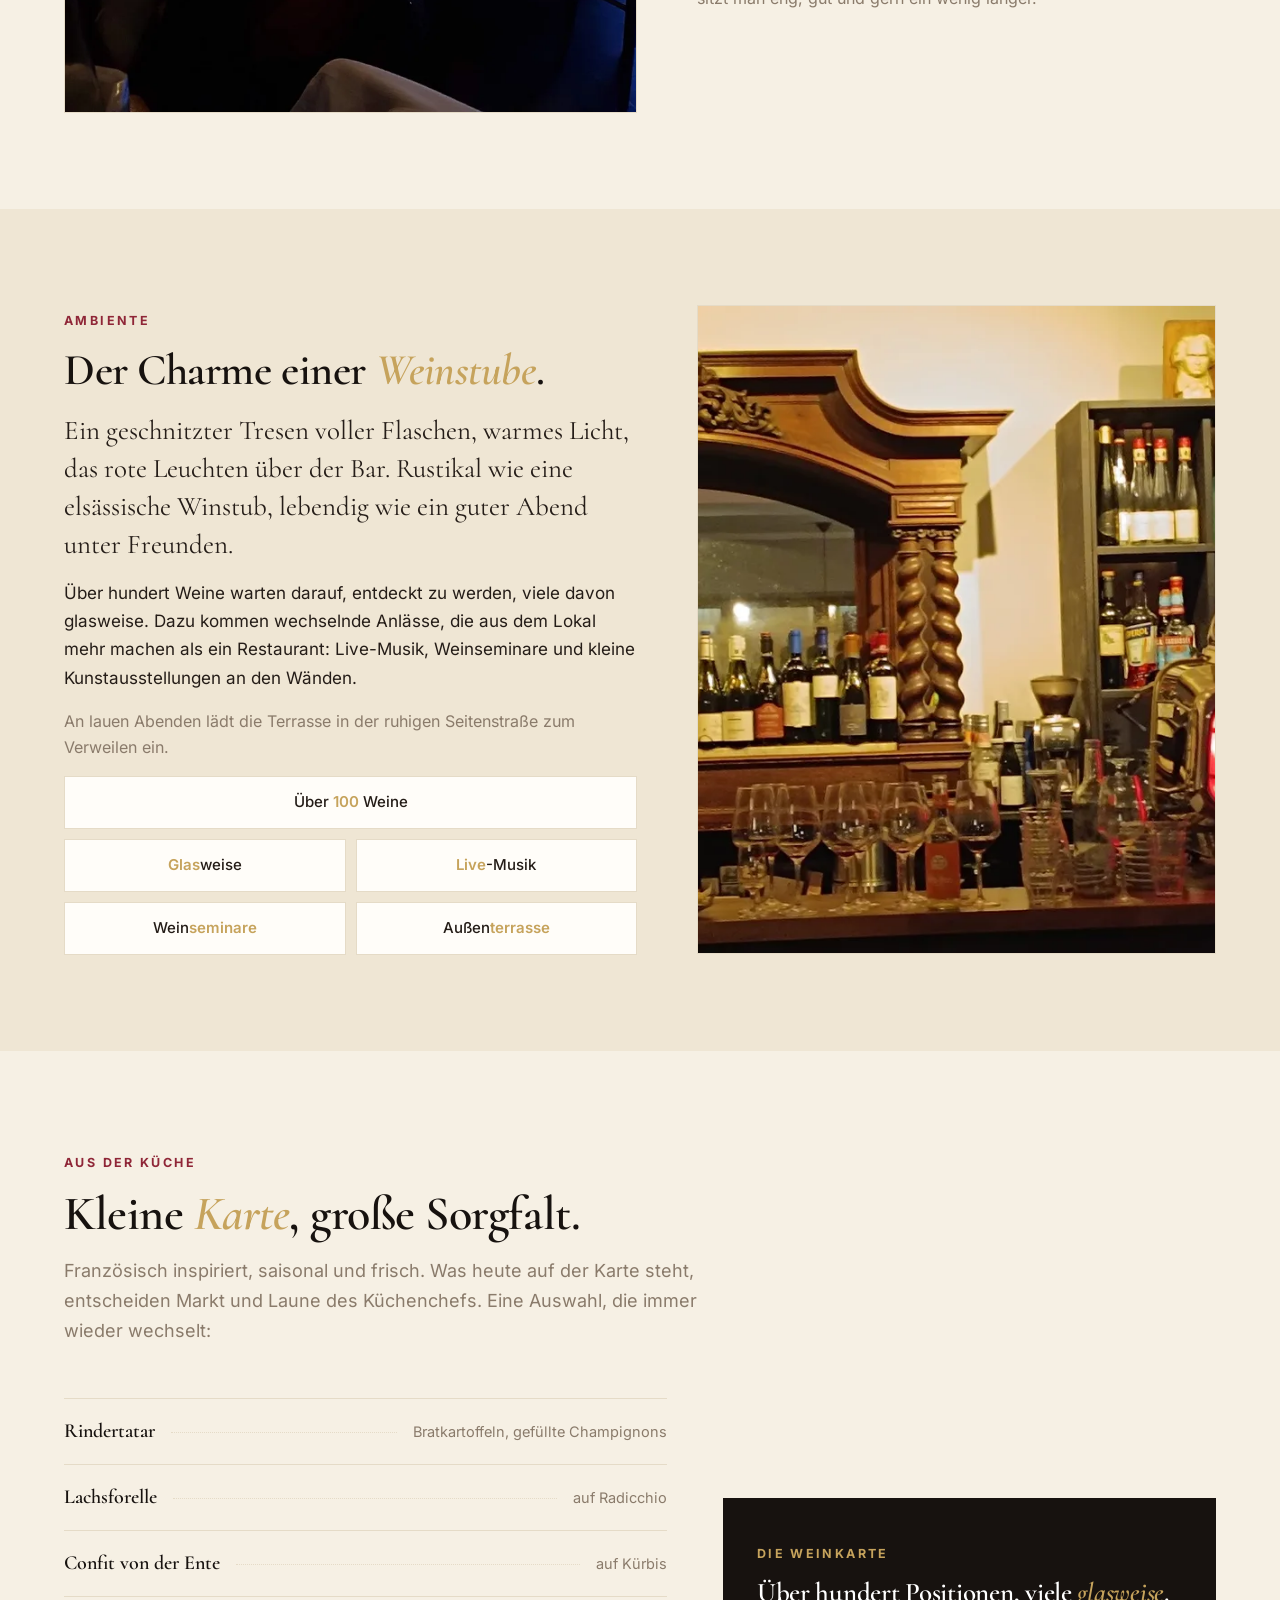
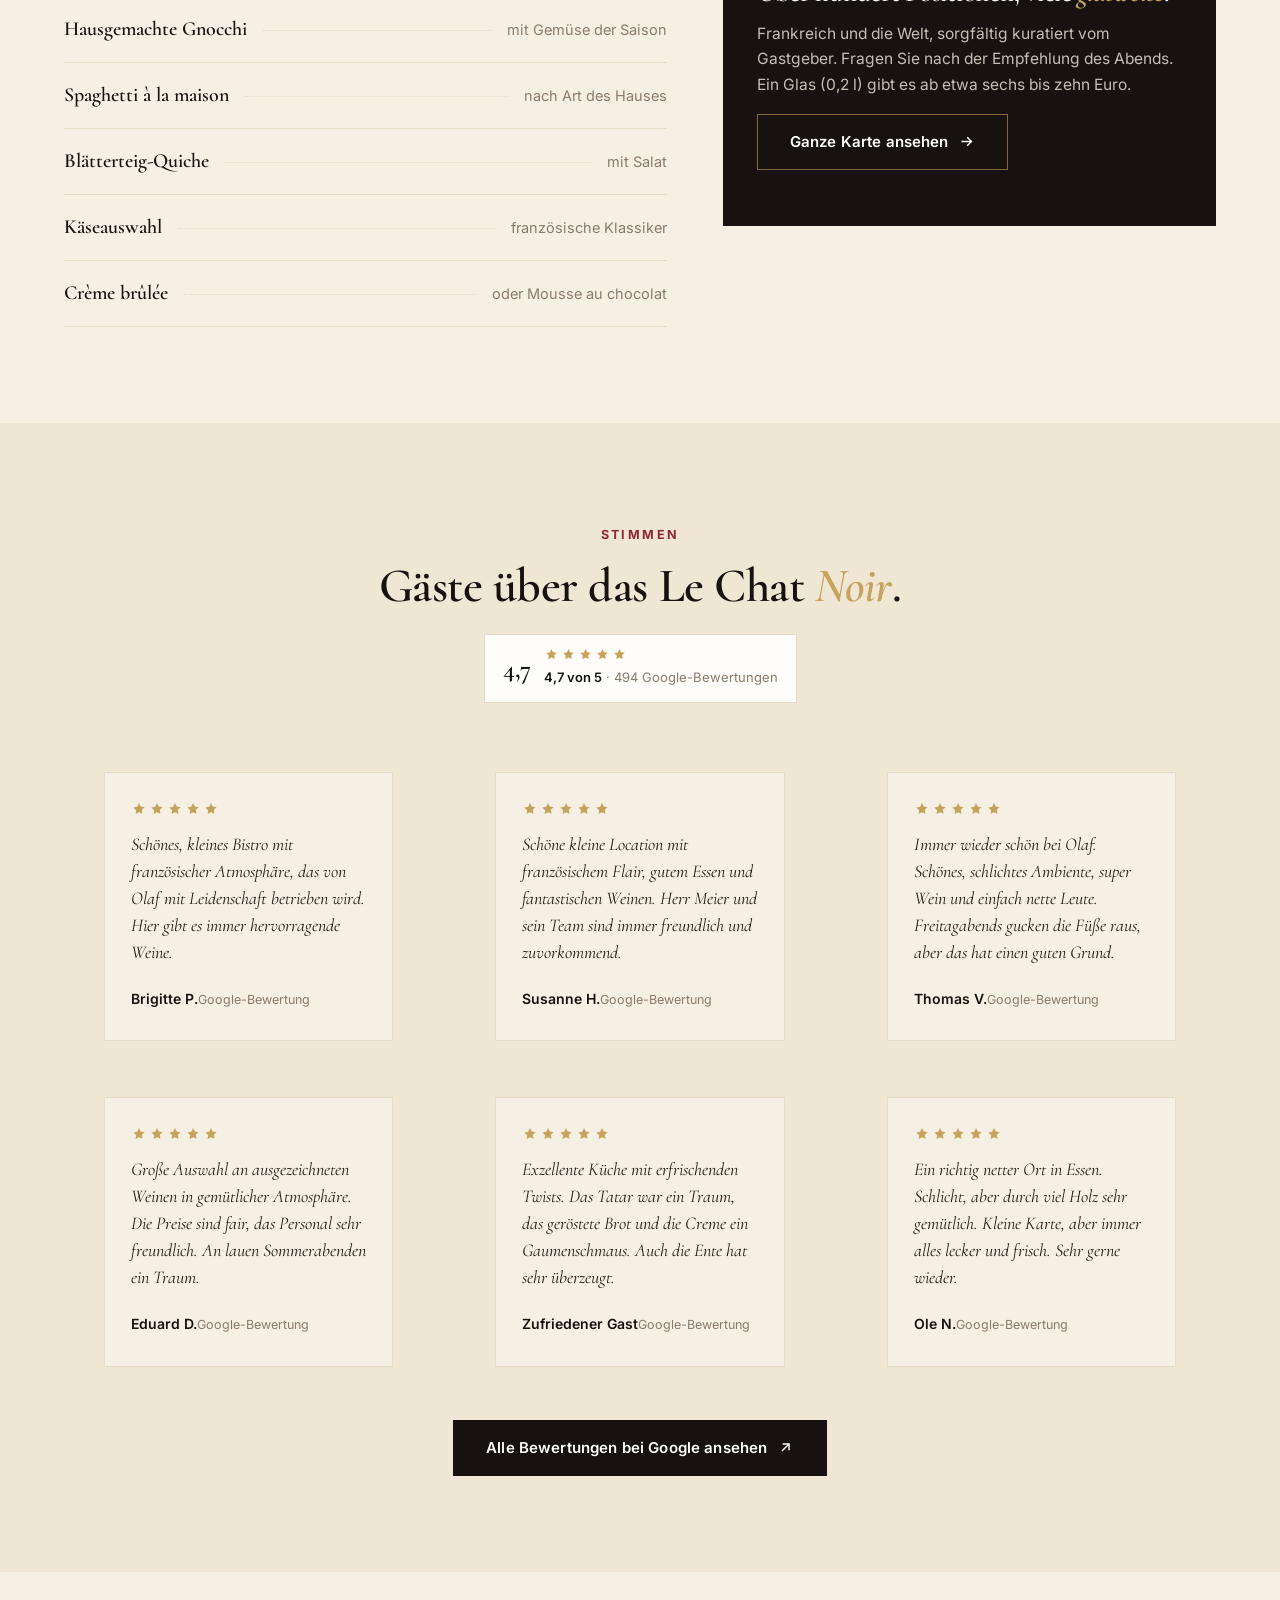
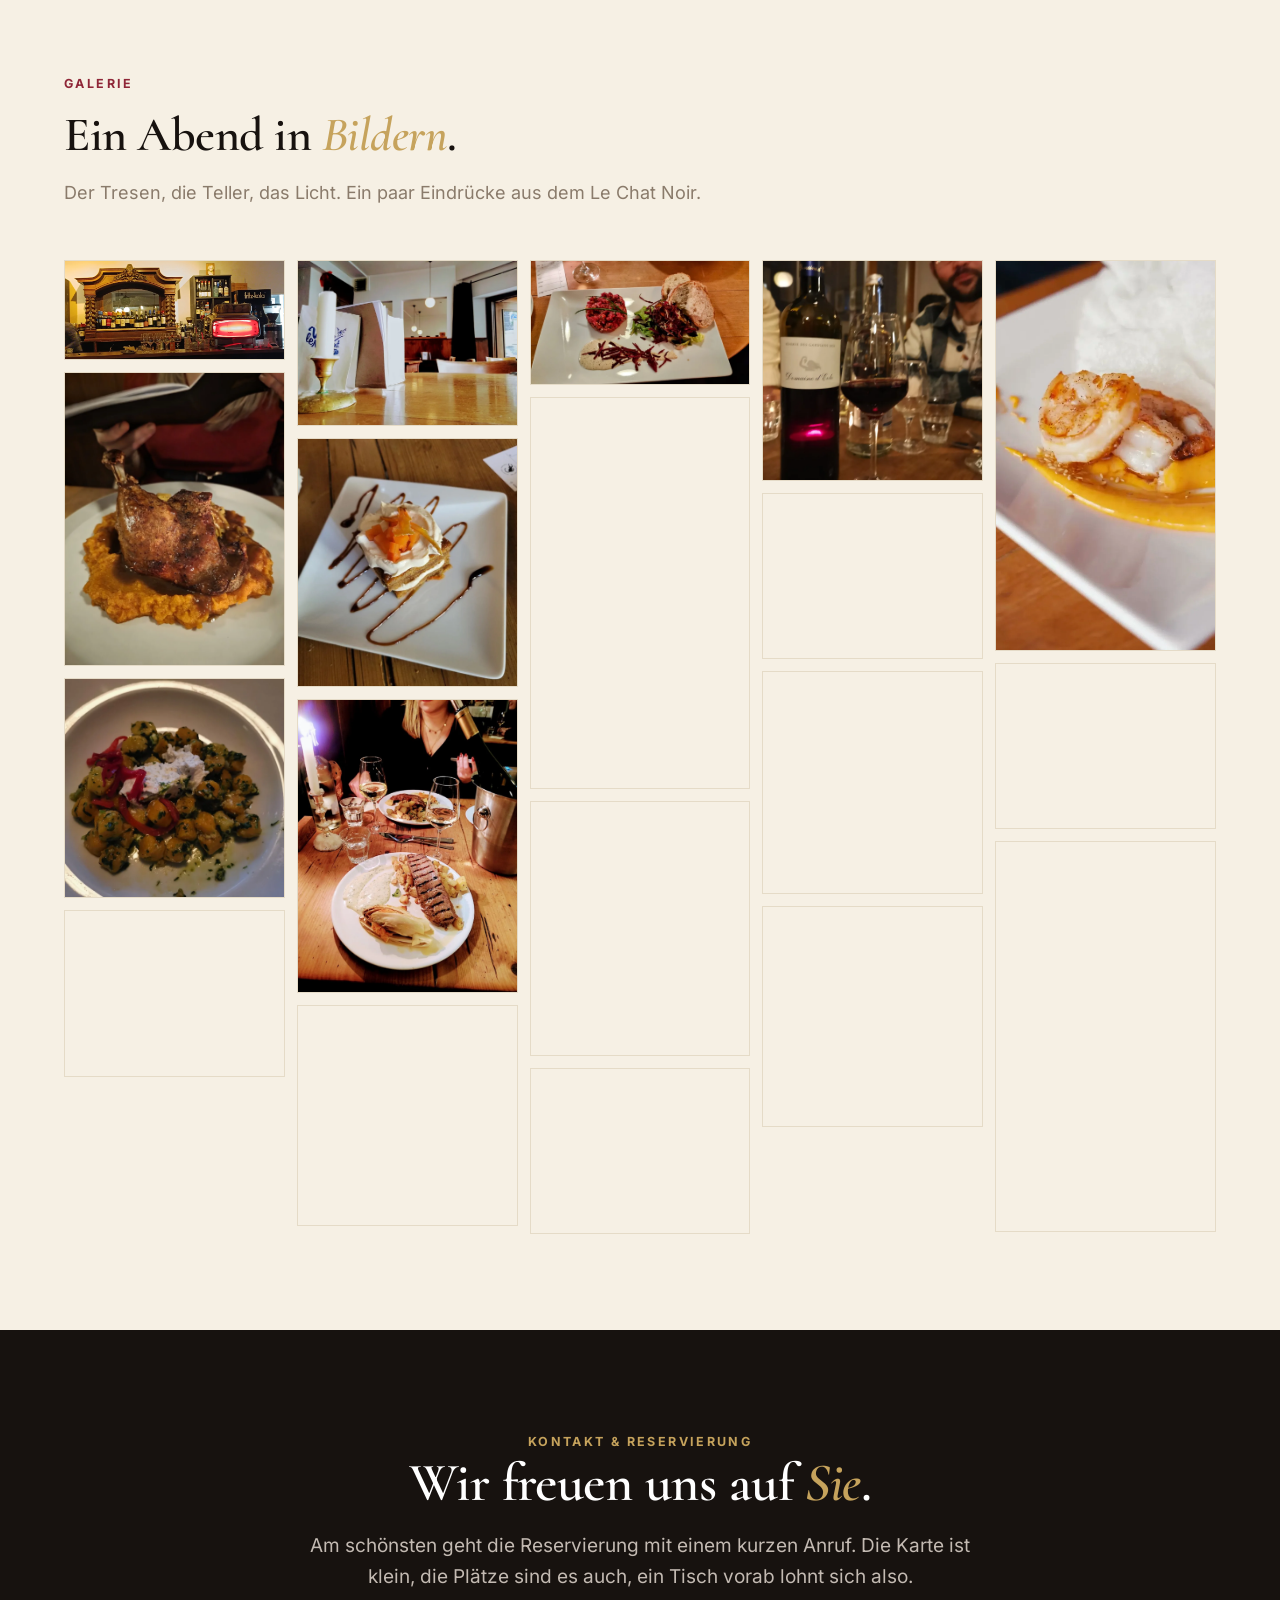
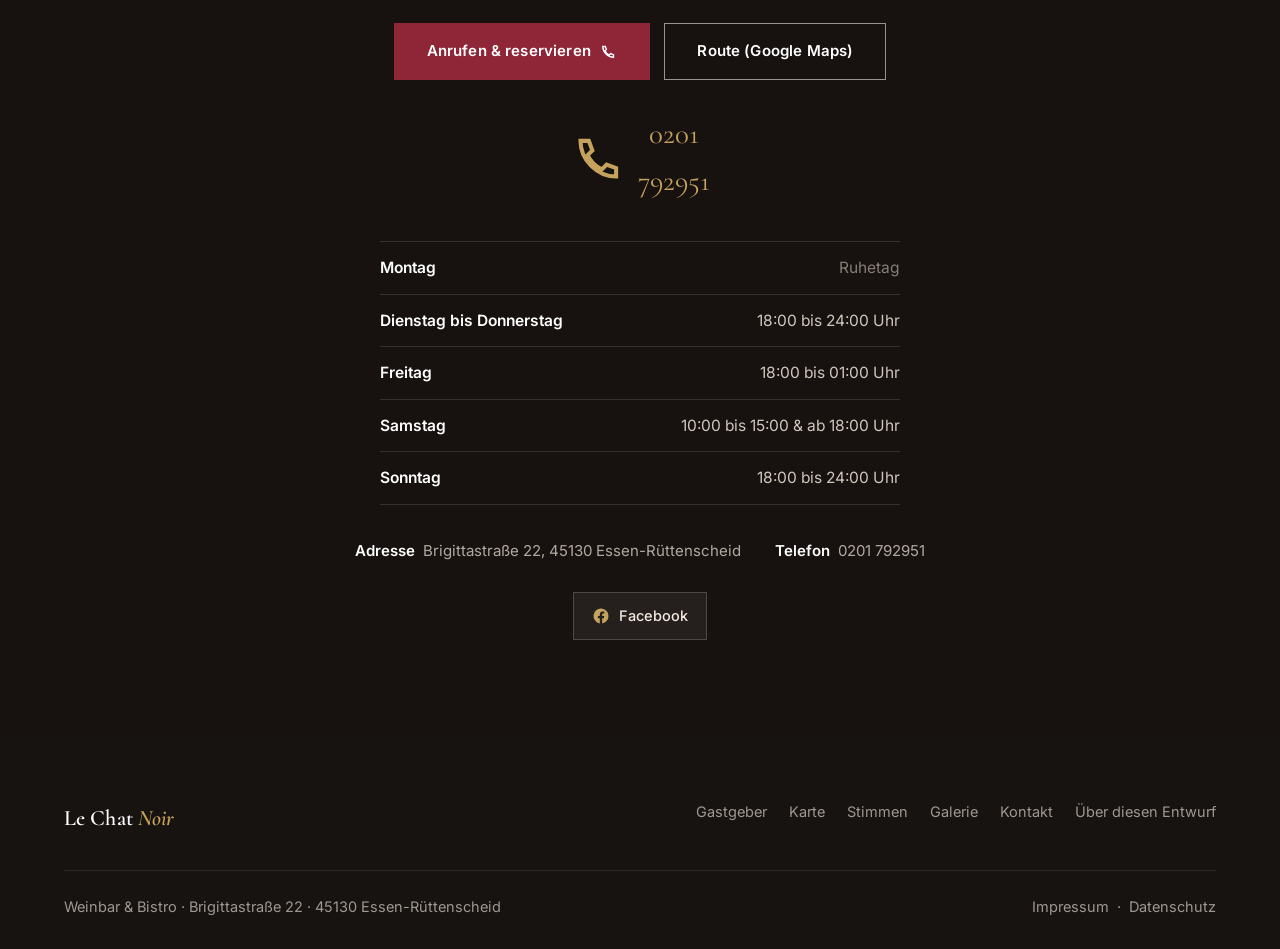
==== commit 2506cf96: "Galerie als kompaktes Masonry mit 19 Bildern (5 Spalten Desktop, kleinere Kacheln), kaputte interior" ====
--- a/index.html
+++ b/index.html
@@ -21,7 +21,7 @@
 <link rel="icon" href="media/favicon-32.png" sizes="32x32">
 <link rel="apple-touch-icon" href="media/favicon-180.png">
 <link rel="preload" as="image" href="media/hero.webp">
-<link rel="stylesheet" href="css/site.css?v=12">
+<link rel="stylesheet" href="css/site.css?v=14">
 <script type="application/ld+json">
 {"@context":"https://schema.org","@type":"Restaurant","name":"Le Chat Noir","@id":"https://suak0903.github.io/le-chat-noir/","url":"https://suak0903.github.io/le-chat-noir/","image":"https://suak0903.github.io/le-chat-noir/media/og.jpg","telephone":"+49 201 792951","priceRange":"€€-€€€","servesCuisine":["Französisch","Weinbar","Bistro"],"address":{"@type":"PostalAddress","streetAddress":"Brigittastraße 22","postalCode":"45130","addressLocality":"Essen","addressRegion":"NRW","addressCountry":"DE"},"geo":{"@type":"GeoCoordinates","latitude":51.4361,"longitude":7.0069},"openingHoursSpecification":[{"@type":"OpeningHoursSpecification","dayOfWeek":["Tuesday","Wednesday","Thursday"],"opens":"18:00","closes":"00:00"},{"@type":"OpeningHoursSpecification","dayOfWeek":"Friday","opens":"18:00","closes":"01:00"},{"@type":"OpeningHoursSpecification","dayOfWeek":"Saturday","opens":"10:00","closes":"15:00"},{"@type":"OpeningHoursSpecification","dayOfWeek":"Saturday","opens":"18:00","closes":"01:00"},{"@type":"OpeningHoursSpecification","dayOfWeek":"Sunday","opens":"18:00","closes":"00:00"}],"aggregateRating":{"@type":"AggregateRating","ratingValue":"4.7","reviewCount":"494"},"sameAs":["https://www.facebook.com/profile.php?id=100066723883240"]}
 </script>
@@ -238,12 +238,25 @@
         <p>Der Tresen, die Teller, das Licht. Ein paar Eindrücke aus dem Le Chat Noir.</p>
       </div>
       <div class="gallery reveal">
-        <picture class="g-a"><img src="media/bar.webp" alt="Der geschnitzte Weintresen mit der roten Lampe" loading="lazy" decoding="async"></picture>
+        <picture><img src="media/bar.webp" alt="Der geschnitzte Weintresen mit der roten Lampe" loading="lazy" decoding="async"></picture>
+        <picture><img src="media/dish-03.webp" alt="Rindertatar, angerichtet" loading="lazy" decoding="async"></picture>
+        <picture><img src="media/dish-06.webp" alt="Gericht des Hauses" loading="lazy" decoding="async"></picture>
+        <picture><img src="media/cafe.webp" alt="Gemütlicher Gastraum bei Tag" loading="lazy" decoding="async"></picture>
+        <picture><img src="media/dish-05.webp" alt="Lachs auf Risotto" loading="lazy" decoding="async"></picture>
+        <picture><img src="media/dish-10.webp" alt="Dessertteller" loading="lazy" decoding="async"></picture>
+        <picture><img src="media/guests.webp" alt="Gäste an einem Abend im Le Chat Noir" loading="lazy" decoding="async"></picture>
+        <picture><img src="media/dish-08.webp" alt="Hauptgang, frisch zubereitet" loading="lazy" decoding="async"></picture>
         <picture><img src="media/dish-01.webp" alt="Rindertatar mit Bratkartoffeln" loading="lazy" decoding="async"></picture>
+        <picture><img src="media/chalkboard.webp" alt="Die handgeschriebene Tafel" loading="lazy" decoding="async"></picture>
+        <picture><img src="media/dish-11.webp" alt="Vorspeise mit Wein" loading="lazy" decoding="async"></picture>
         <picture><img src="media/dish-04.webp" alt="Gebratener Lachs auf Risotto" loading="lazy" decoding="async"></picture>
-        <picture><img src="media/interior-day.webp" alt="Heller Gastraum mit Holztischen" loading="lazy" decoding="async"></picture>
-        <picture><img src="media/dish-14.webp" alt="Weinflasche und Gläser am Tisch" loading="lazy" decoding="async"></picture>
+        <picture><img src="media/dish-14.webp" alt="Wein und Gläser am Tisch" loading="lazy" decoding="async"></picture>
+        <picture><img src="media/dish-07.webp" alt="Gericht mit Gemüse der Saison" loading="lazy" decoding="async"></picture>
         <picture><img src="media/dish-02.webp" alt="Dessert mit Baiser und Frucht" loading="lazy" decoding="async"></picture>
+        <picture><img src="media/dish-09.webp" alt="Teller aus der Küche" loading="lazy" decoding="async"></picture>
+        <picture><img src="media/vdish-2.webp" alt="Gericht aus dem Abend im Le Chat Noir" loading="lazy" decoding="async"></picture>
+        <picture><img src="media/dish-13.webp" alt="Warmer Hauptgang" loading="lazy" decoding="async"></picture>
+        <picture><img src="media/vdish-3.webp" alt="Lachs mit Gemüse" loading="lazy" decoding="async"></picture>
       </div>
     </div>
   </section>
@@ -321,6 +334,6 @@
   <button class="lb__nav next" id="lbNext" aria-label="Nächstes Bild">&#8250;</button>
 </div>
 
-<script src="js/site.js?v=12" defer></script>
+<script src="js/site.js?v=14" defer></script>
 </body>
 </html>
--- a/css/site.css
+++ b/css/site.css
@@ -289,20 +289,16 @@
   .feature:hover,.tag:hover{border-color:var(--line)}
 }
 
-/* ---- Galerie ---- */
-/* 3 Spalten + 2x2-Feature = 6 Bilder gehen als Mosaik voll auf (keine Einzel-Kachel) */
-.gallery{display:grid;grid-template-columns:repeat(3,1fr);gap:14px}
-.gallery picture{display:block;overflow:hidden;border:1px solid var(--line);position:relative;cursor:pointer}
-.gallery img{width:100%;height:100%;object-fit:cover;aspect-ratio:1/1;display:block;transition:filter .4s var(--ease)}
+/* ---- Galerie (Masonry, kompakt, viele Bilder) ---- */
+.gallery{columns:5;column-gap:12px}
+.gallery picture{display:block;break-inside:avoid;margin:0 0 12px;overflow:hidden;border:1px solid var(--line);position:relative;cursor:pointer}
+.gallery img{width:100%;height:auto;display:block;transition:filter .4s var(--ease)}
 .gallery picture::after{content:"";position:absolute;inset:0;background:var(--espresso);opacity:0;transition:opacity .4s var(--ease);pointer-events:none}
 .gallery picture:hover img{filter:saturate(1.06)}
 .gallery picture:hover::after{opacity:.08}
-.gallery .g-a{grid-column:span 2;grid-row:span 2}
-@media(max-width:820px){
-  .gallery{grid-template-columns:1fr 1fr}
-  .gallery .g-a{grid-column:span 2;grid-row:auto}
-  .gallery .g-a img,.gallery img{aspect-ratio:16/10}
-}
+@media(max-width:1100px){.gallery{columns:4}}
+@media(max-width:820px){.gallery{columns:3}}
+@media(max-width:520px){.gallery{columns:2;column-gap:10px}.gallery picture{margin-bottom:10px}}
 
 /* ---- Lightbox ---- */
 .lb{position:fixed;inset:0;z-index:200;background:rgba(18,13,11,.94);display:none;align-items:center;justify-content:center;padding:24px}
@@ -477,7 +473,8 @@
 .hours{display:grid;gap:0;max-width:520px}
 .hrow{display:flex;justify-content:space-between;gap:16px;padding:13px 0;border-top:1px solid rgba(255,255,255,.12);font-size:15.5px;color:rgba(243,233,224,.84)}
 .hrow:last-child{border-bottom:1px solid rgba(255,255,255,.12)}
-.hrow b{font-weight:600;color:#fff}
+.hrow b{font-weight:600;color:#fff;text-align:left}
+.hrow span{text-align:right}
 .hrow.closed{color:rgba(243,233,224,.5)}
 .hrow.today{color:#fff}
 .hrow.today b{color:var(--caramel)}
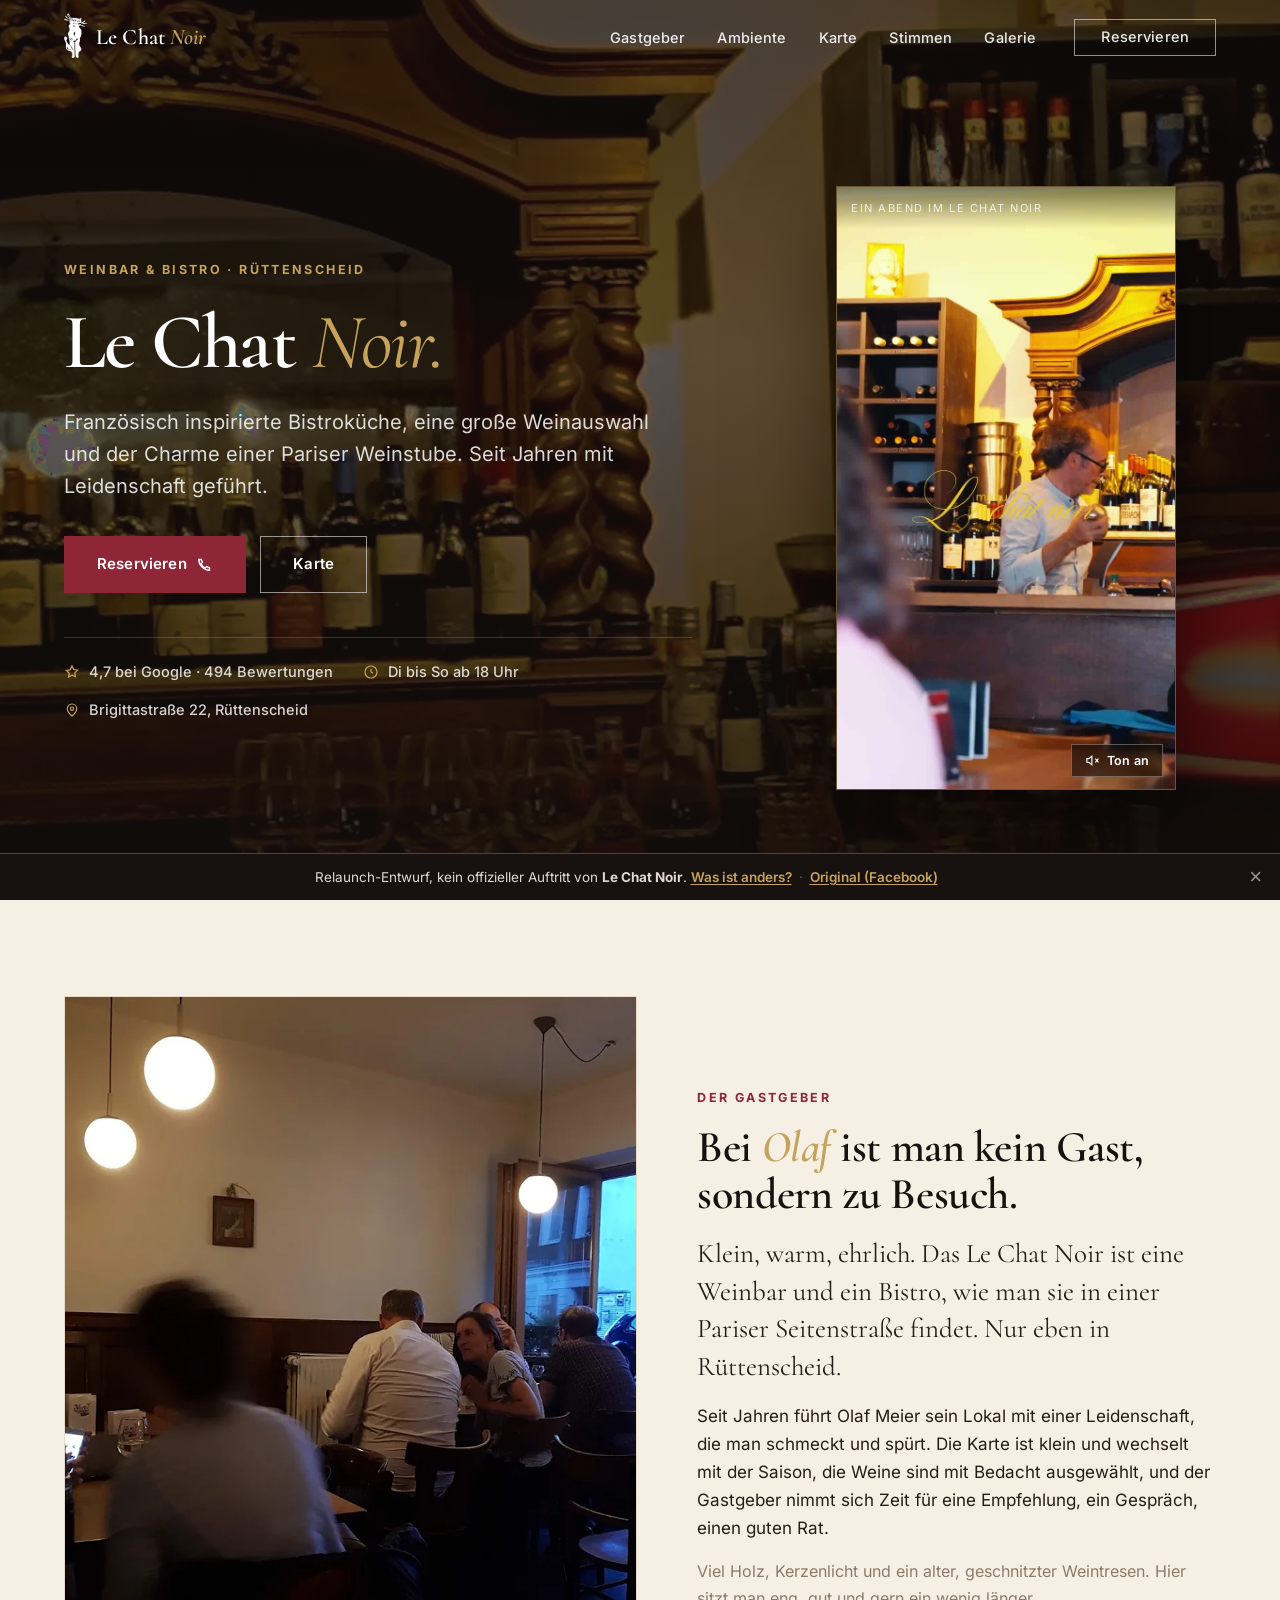
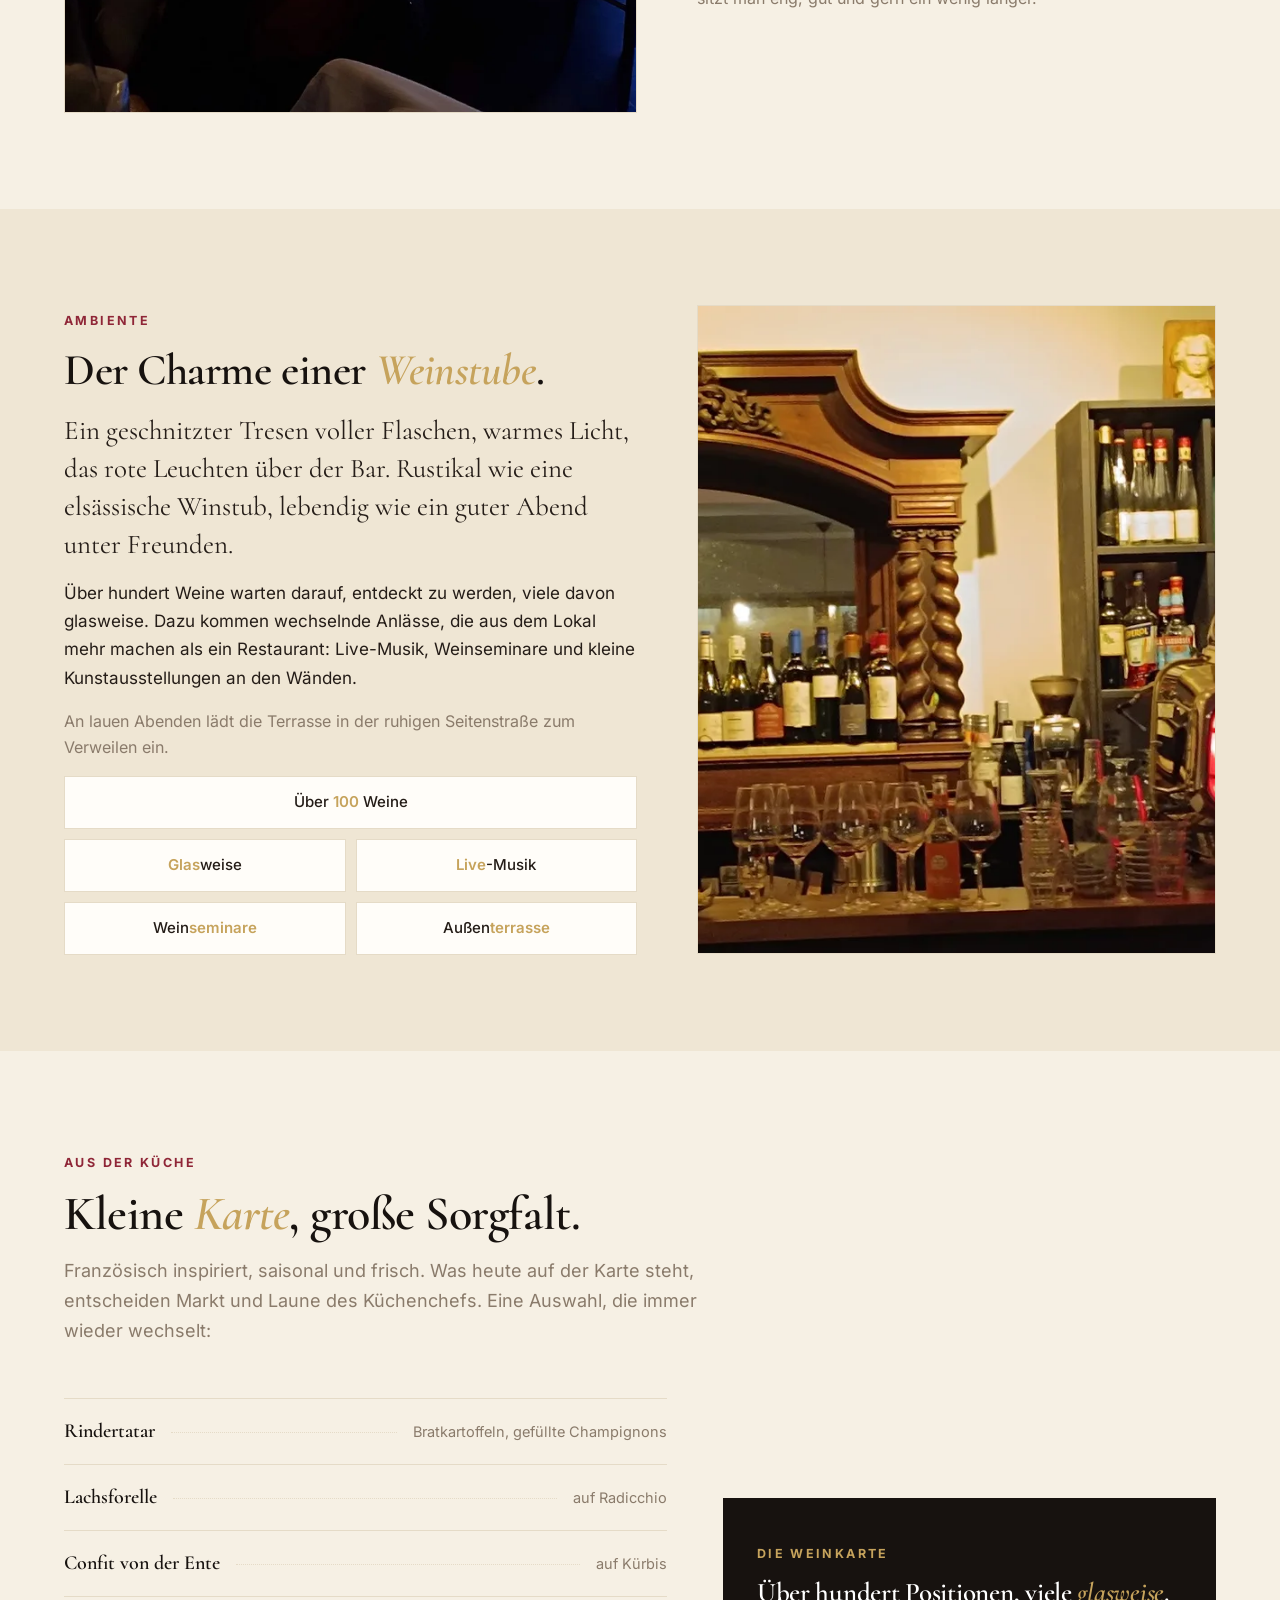
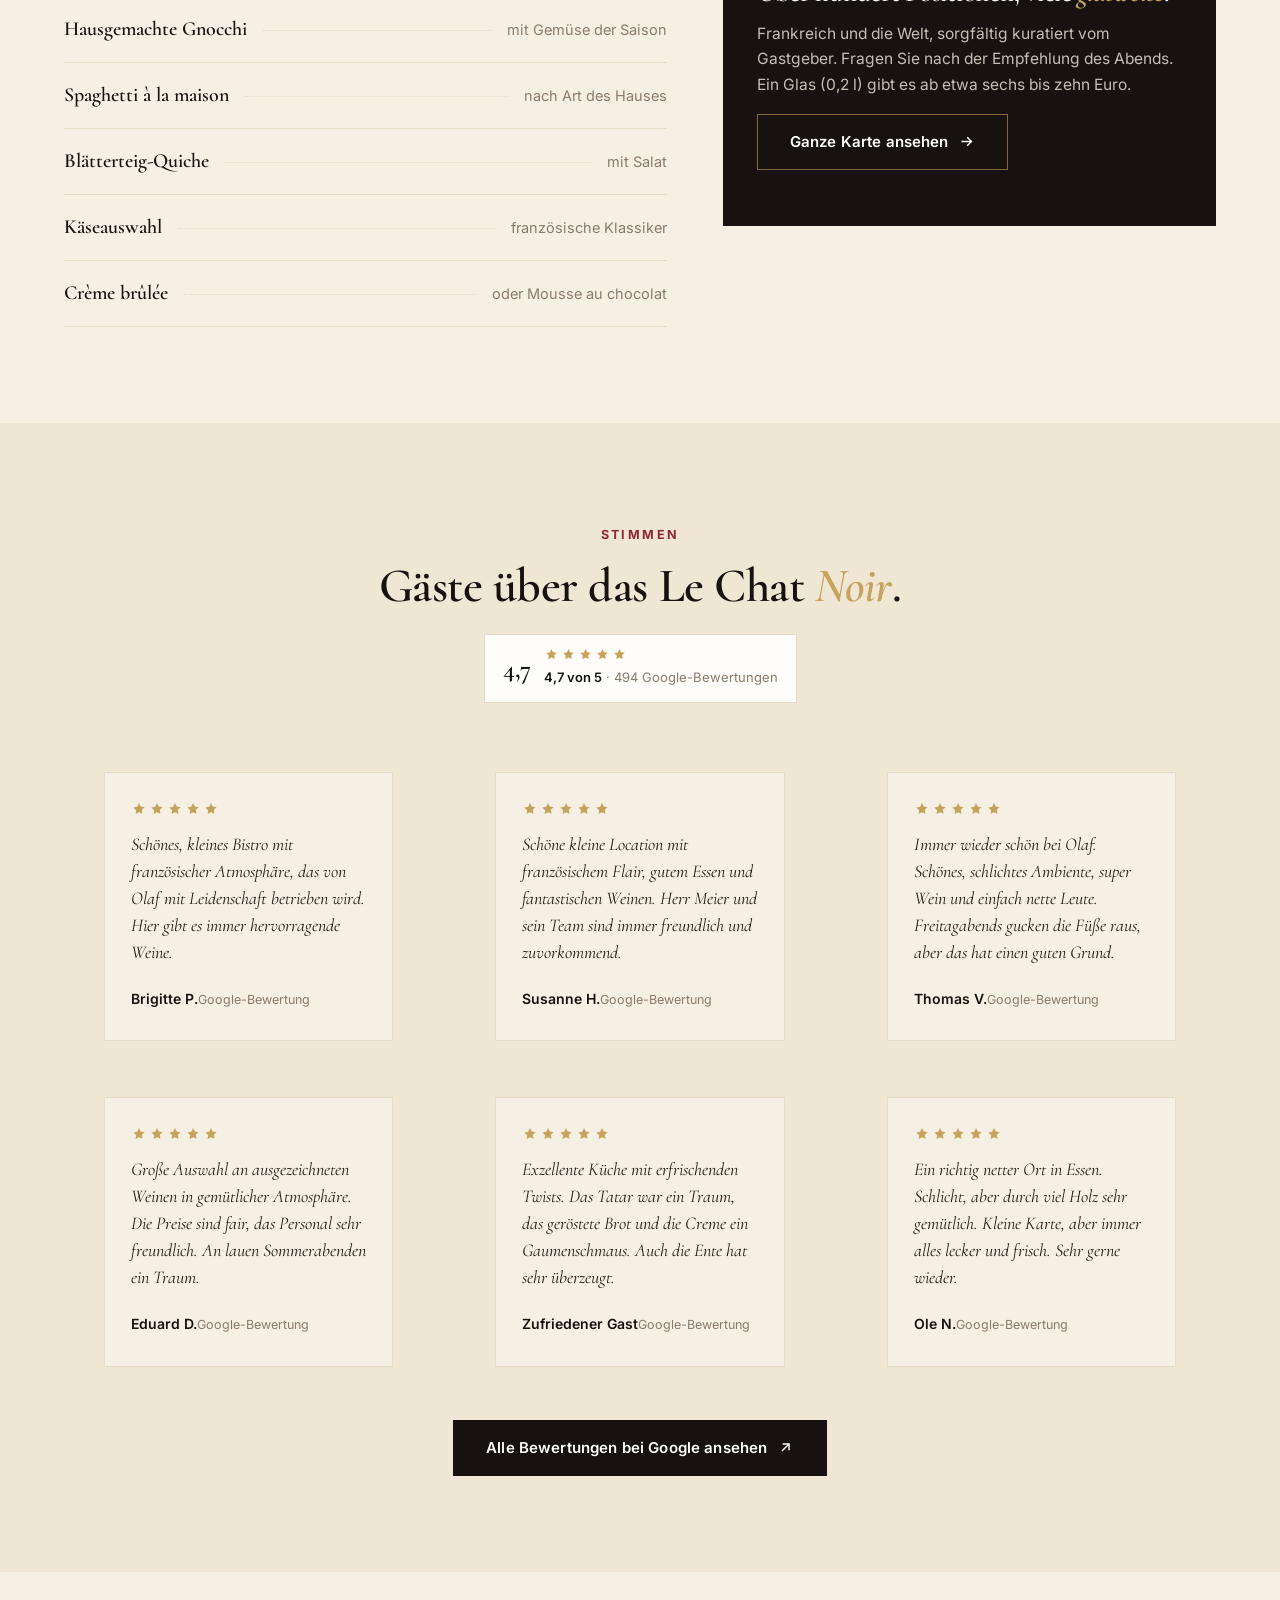
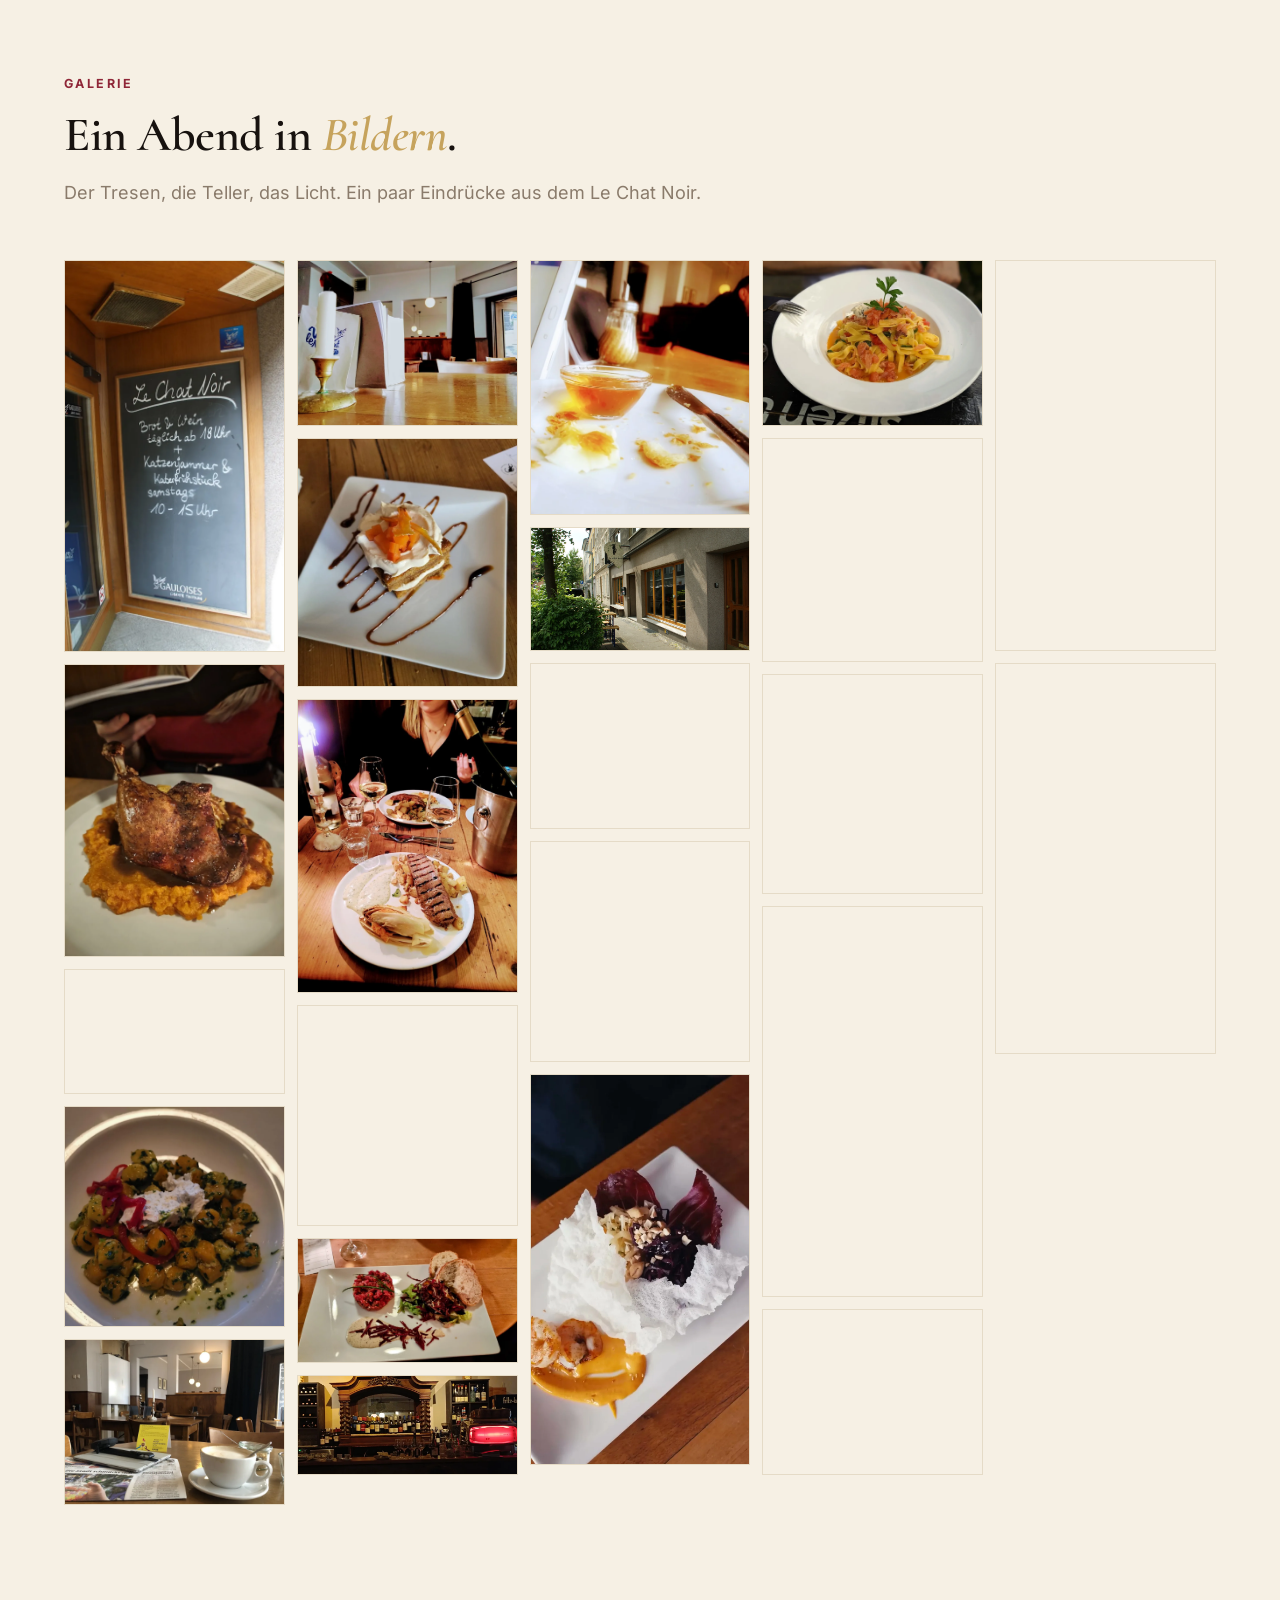
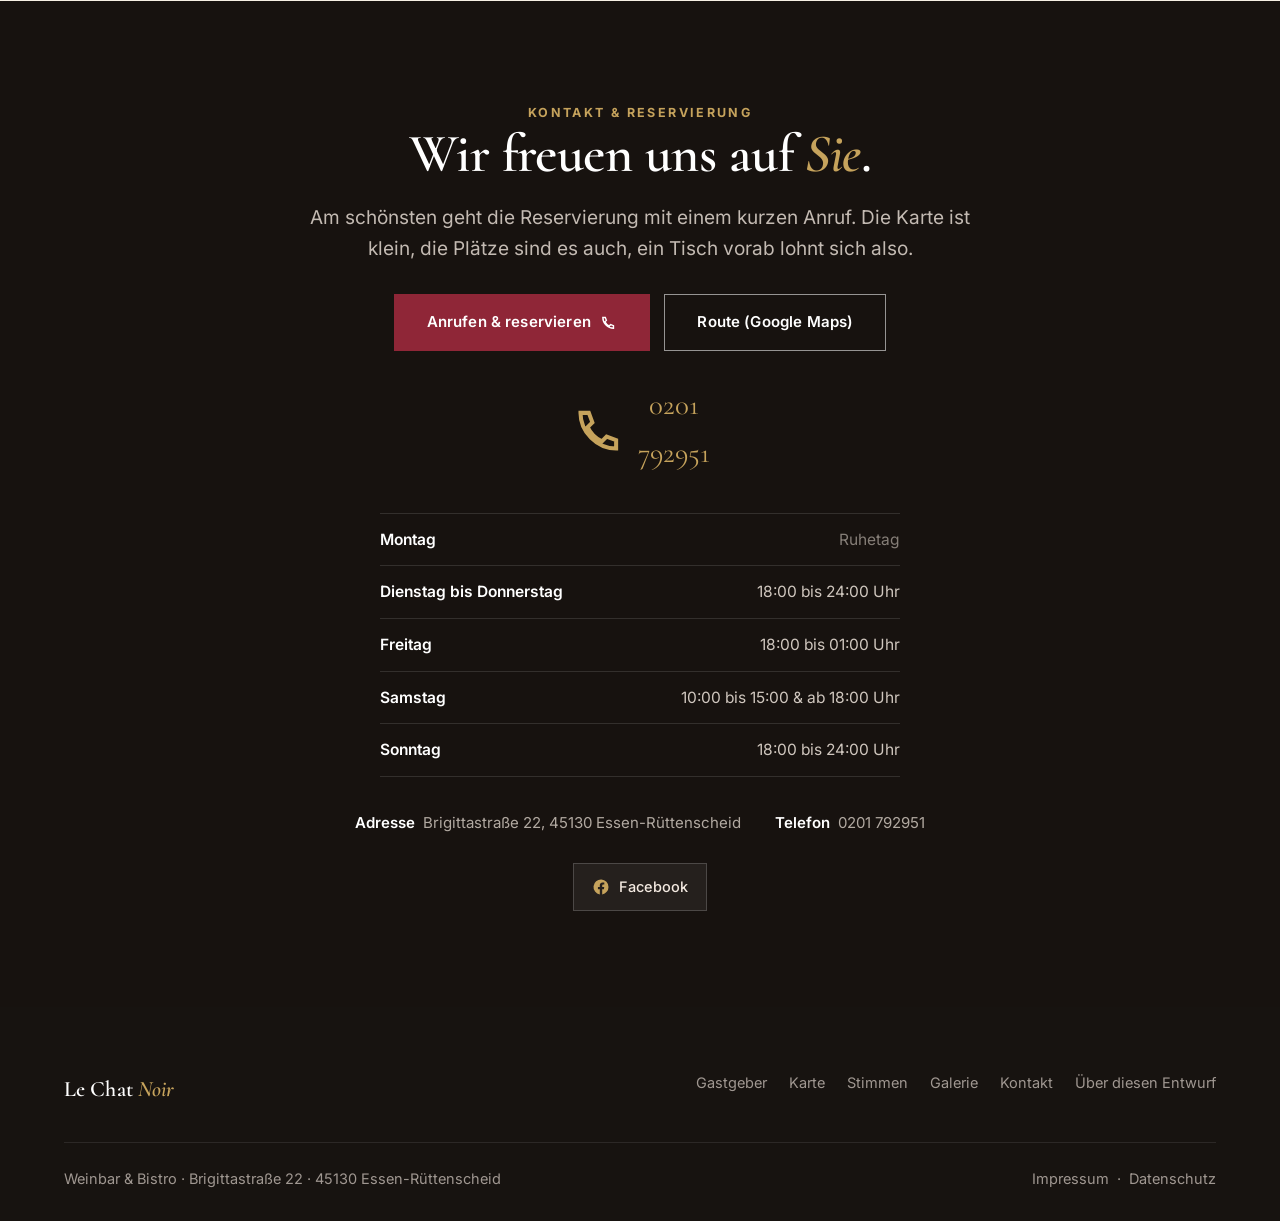
==== commit dab74232: "Galerie: alle 23 Bilder rein inkl. Aussenaufnahmen (street/street2), bar2 und alle Video-Frames; nur" ====
--- a/index.html
+++ b/index.html
@@ -21,7 +21,7 @@
 <link rel="icon" href="media/favicon-32.png" sizes="32x32">
 <link rel="apple-touch-icon" href="media/favicon-180.png">
 <link rel="preload" as="image" href="media/hero.webp">
-<link rel="stylesheet" href="css/site.css?v=14">
+<link rel="stylesheet" href="css/site.css?v=15">
 <script type="application/ld+json">
 {"@context":"https://schema.org","@type":"Restaurant","name":"Le Chat Noir","@id":"https://suak0903.github.io/le-chat-noir/","url":"https://suak0903.github.io/le-chat-noir/","image":"https://suak0903.github.io/le-chat-noir/media/og.jpg","telephone":"+49 201 792951","priceRange":"€€-€€€","servesCuisine":["Französisch","Weinbar","Bistro"],"address":{"@type":"PostalAddress","streetAddress":"Brigittastraße 22","postalCode":"45130","addressLocality":"Essen","addressRegion":"NRW","addressCountry":"DE"},"geo":{"@type":"GeoCoordinates","latitude":51.4361,"longitude":7.0069},"openingHoursSpecification":[{"@type":"OpeningHoursSpecification","dayOfWeek":["Tuesday","Wednesday","Thursday"],"opens":"18:00","closes":"00:00"},{"@type":"OpeningHoursSpecification","dayOfWeek":"Friday","opens":"18:00","closes":"01:00"},{"@type":"OpeningHoursSpecification","dayOfWeek":"Saturday","opens":"10:00","closes":"15:00"},{"@type":"OpeningHoursSpecification","dayOfWeek":"Saturday","opens":"18:00","closes":"01:00"},{"@type":"OpeningHoursSpecification","dayOfWeek":"Sunday","opens":"18:00","closes":"00:00"}],"aggregateRating":{"@type":"AggregateRating","ratingValue":"4.7","reviewCount":"494"},"sameAs":["https://www.facebook.com/profile.php?id=100066723883240"]}
 </script>
@@ -238,8 +238,9 @@
         <p>Der Tresen, die Teller, das Licht. Ein paar Eindrücke aus dem Le Chat Noir.</p>
       </div>
       <div class="gallery reveal">
-        <picture><img src="media/bar.webp" alt="Der geschnitzte Weintresen mit der roten Lampe" loading="lazy" decoding="async"></picture>
+        <picture><img src="media/chalkboard.webp" alt="Die handgeschriebene Tafel" loading="lazy" decoding="async"></picture>
         <picture><img src="media/dish-03.webp" alt="Rindertatar, angerichtet" loading="lazy" decoding="async"></picture>
+        <picture><img src="media/street.webp" alt="Die Außenfront des Le Chat Noir in Rüttenscheid" loading="lazy" decoding="async"></picture>
         <picture><img src="media/dish-06.webp" alt="Gericht des Hauses" loading="lazy" decoding="async"></picture>
         <picture><img src="media/cafe.webp" alt="Gemütlicher Gastraum bei Tag" loading="lazy" decoding="async"></picture>
         <picture><img src="media/dish-05.webp" alt="Lachs auf Risotto" loading="lazy" decoding="async"></picture>
@@ -247,16 +248,19 @@
         <picture><img src="media/guests.webp" alt="Gäste an einem Abend im Le Chat Noir" loading="lazy" decoding="async"></picture>
         <picture><img src="media/dish-08.webp" alt="Hauptgang, frisch zubereitet" loading="lazy" decoding="async"></picture>
         <picture><img src="media/dish-01.webp" alt="Rindertatar mit Bratkartoffeln" loading="lazy" decoding="async"></picture>
-        <picture><img src="media/chalkboard.webp" alt="Die handgeschriebene Tafel" loading="lazy" decoding="async"></picture>
+        <picture><img src="media/bar2.webp" alt="Der Weintresen mit dem Weinregal" loading="lazy" decoding="async"></picture>
         <picture><img src="media/dish-11.webp" alt="Vorspeise mit Wein" loading="lazy" decoding="async"></picture>
+        <picture><img src="media/street2.webp" alt="Le Chat Noir von der Seitenstraße" loading="lazy" decoding="async"></picture>
         <picture><img src="media/dish-04.webp" alt="Gebratener Lachs auf Risotto" loading="lazy" decoding="async"></picture>
         <picture><img src="media/dish-14.webp" alt="Wein und Gläser am Tisch" loading="lazy" decoding="async"></picture>
+        <picture><img src="media/vdish-1.webp" alt="Aus dem Abend im Le Chat Noir" loading="lazy" decoding="async"></picture>
         <picture><img src="media/dish-07.webp" alt="Gericht mit Gemüse der Saison" loading="lazy" decoding="async"></picture>
         <picture><img src="media/dish-02.webp" alt="Dessert mit Baiser und Frucht" loading="lazy" decoding="async"></picture>
         <picture><img src="media/dish-09.webp" alt="Teller aus der Küche" loading="lazy" decoding="async"></picture>
         <picture><img src="media/vdish-2.webp" alt="Gericht aus dem Abend im Le Chat Noir" loading="lazy" decoding="async"></picture>
         <picture><img src="media/dish-13.webp" alt="Warmer Hauptgang" loading="lazy" decoding="async"></picture>
         <picture><img src="media/vdish-3.webp" alt="Lachs mit Gemüse" loading="lazy" decoding="async"></picture>
+        <picture><img src="media/vdish-4.webp" alt="Espresso zum Abschluss" loading="lazy" decoding="async"></picture>
       </div>
     </div>
   </section>
@@ -334,6 +338,6 @@
   <button class="lb__nav next" id="lbNext" aria-label="Nächstes Bild">&#8250;</button>
 </div>
 
-<script src="js/site.js?v=14" defer></script>
+<script src="js/site.js?v=15" defer></script>
 </body>
 </html>
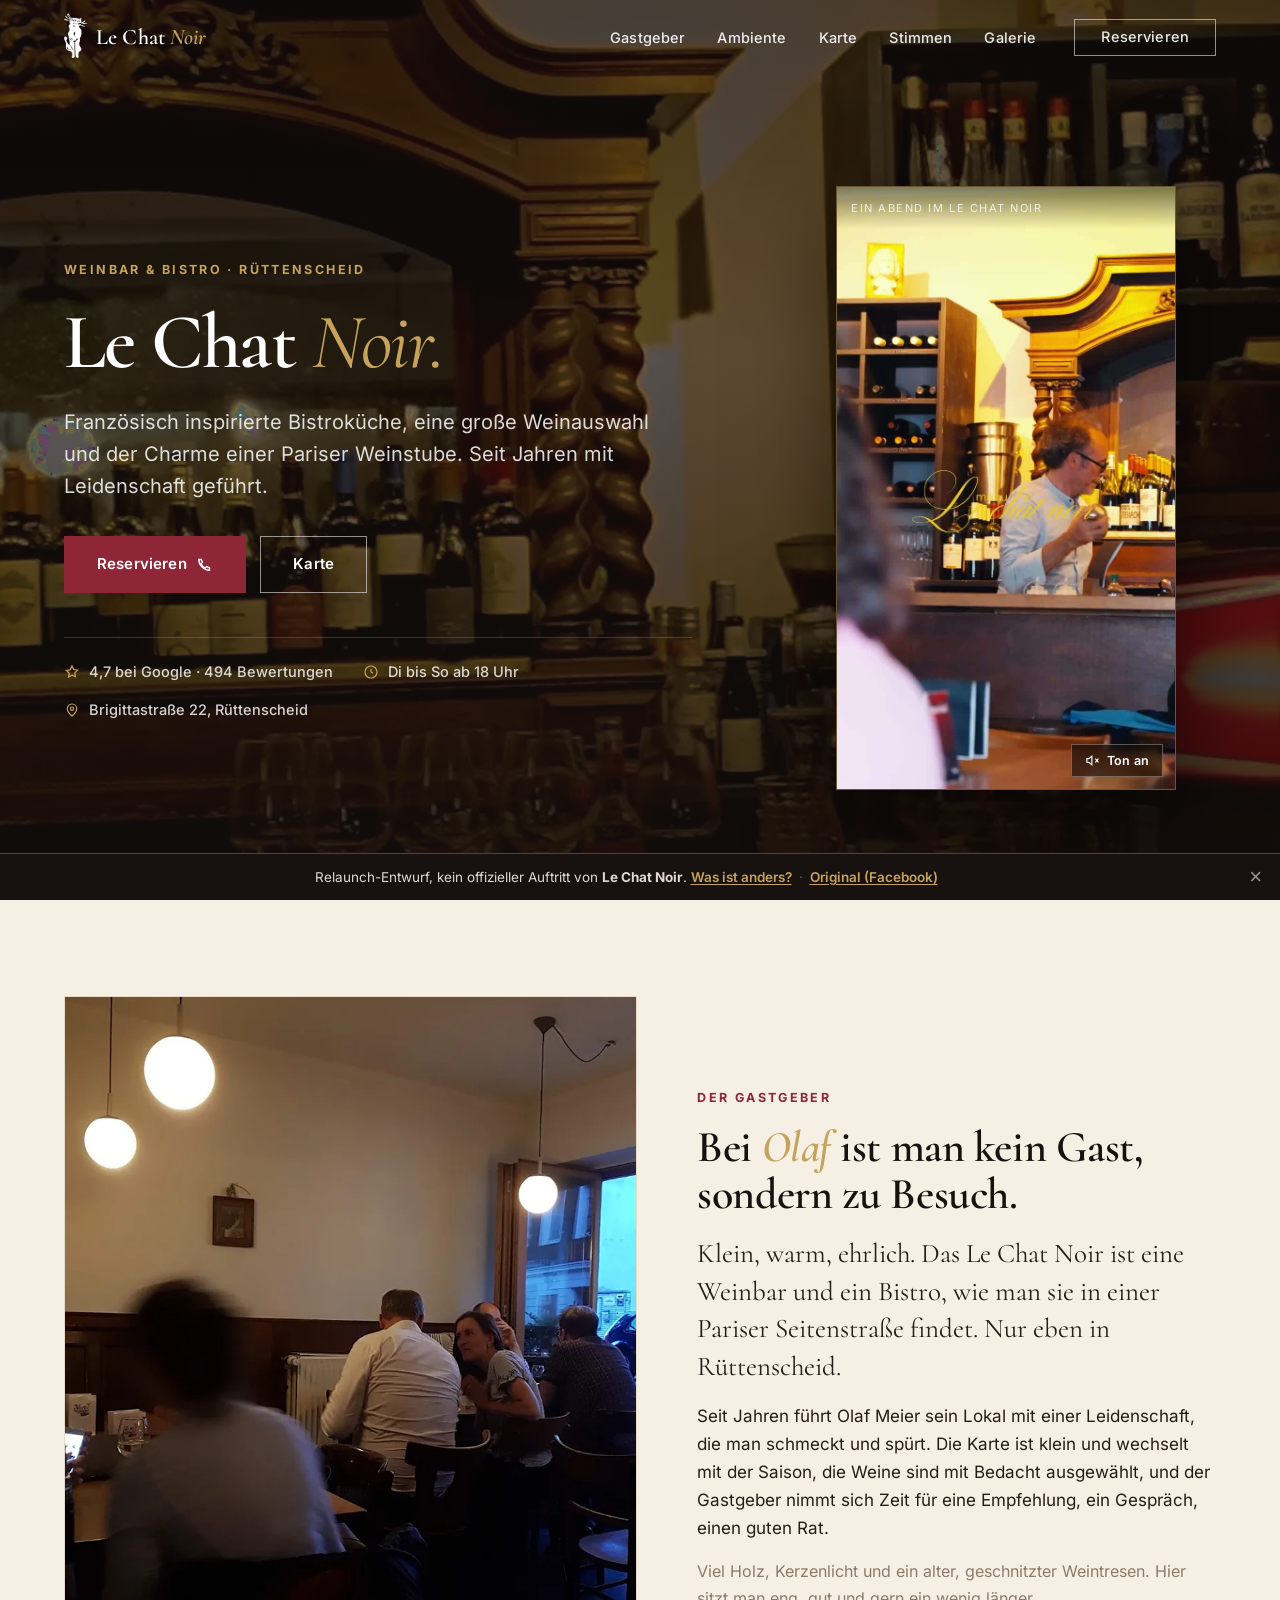
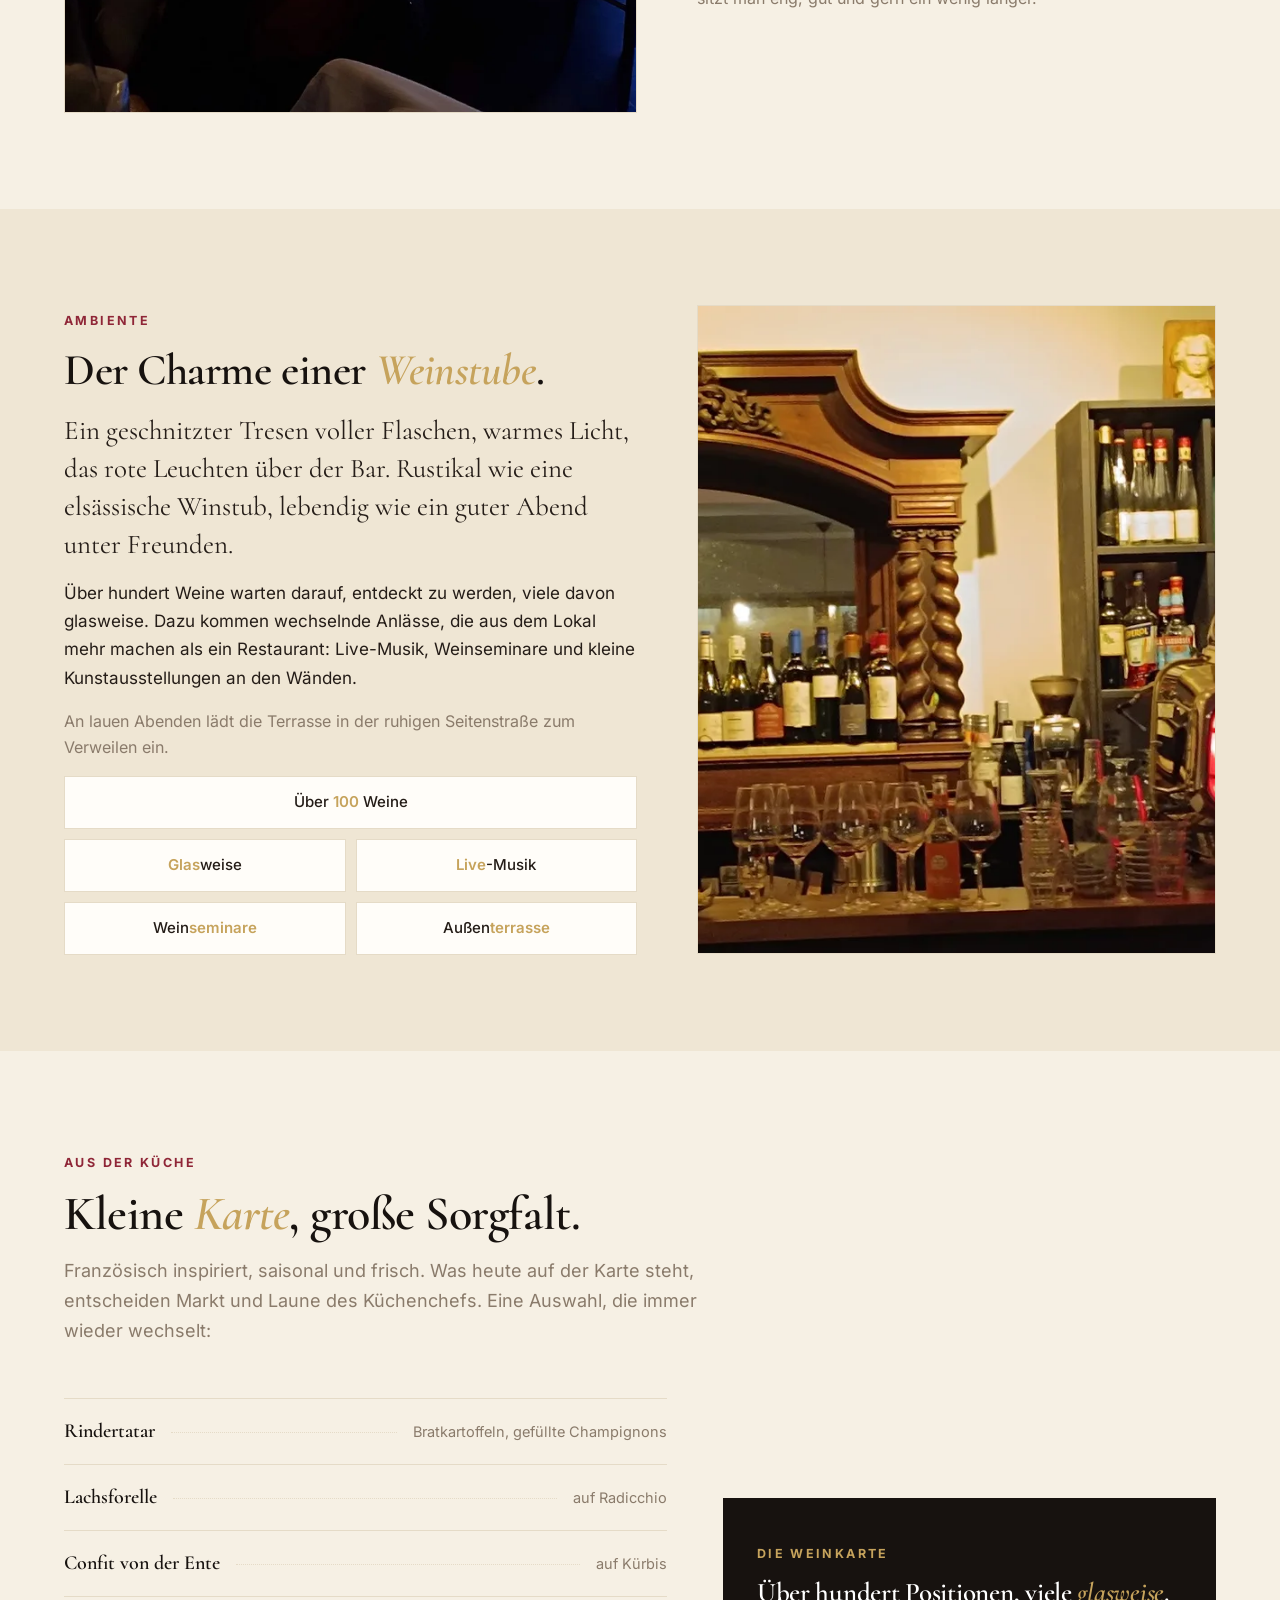
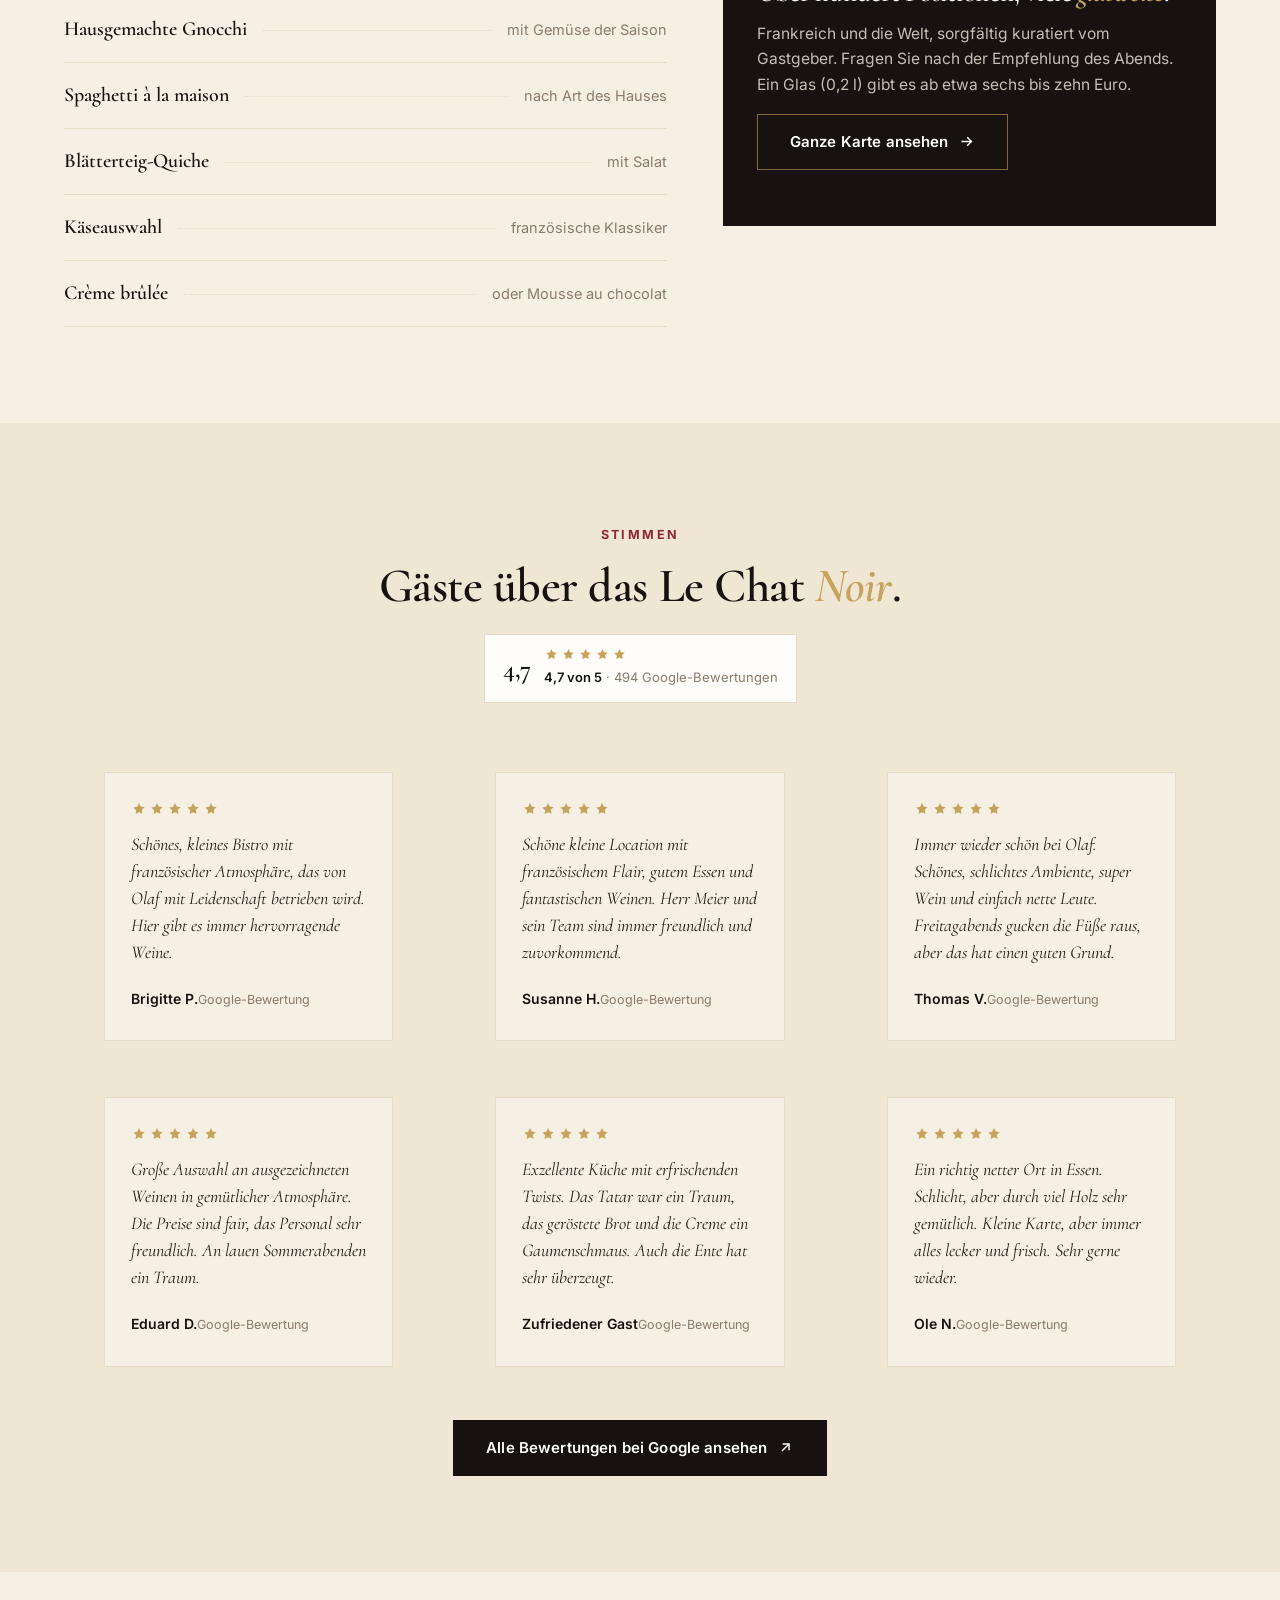
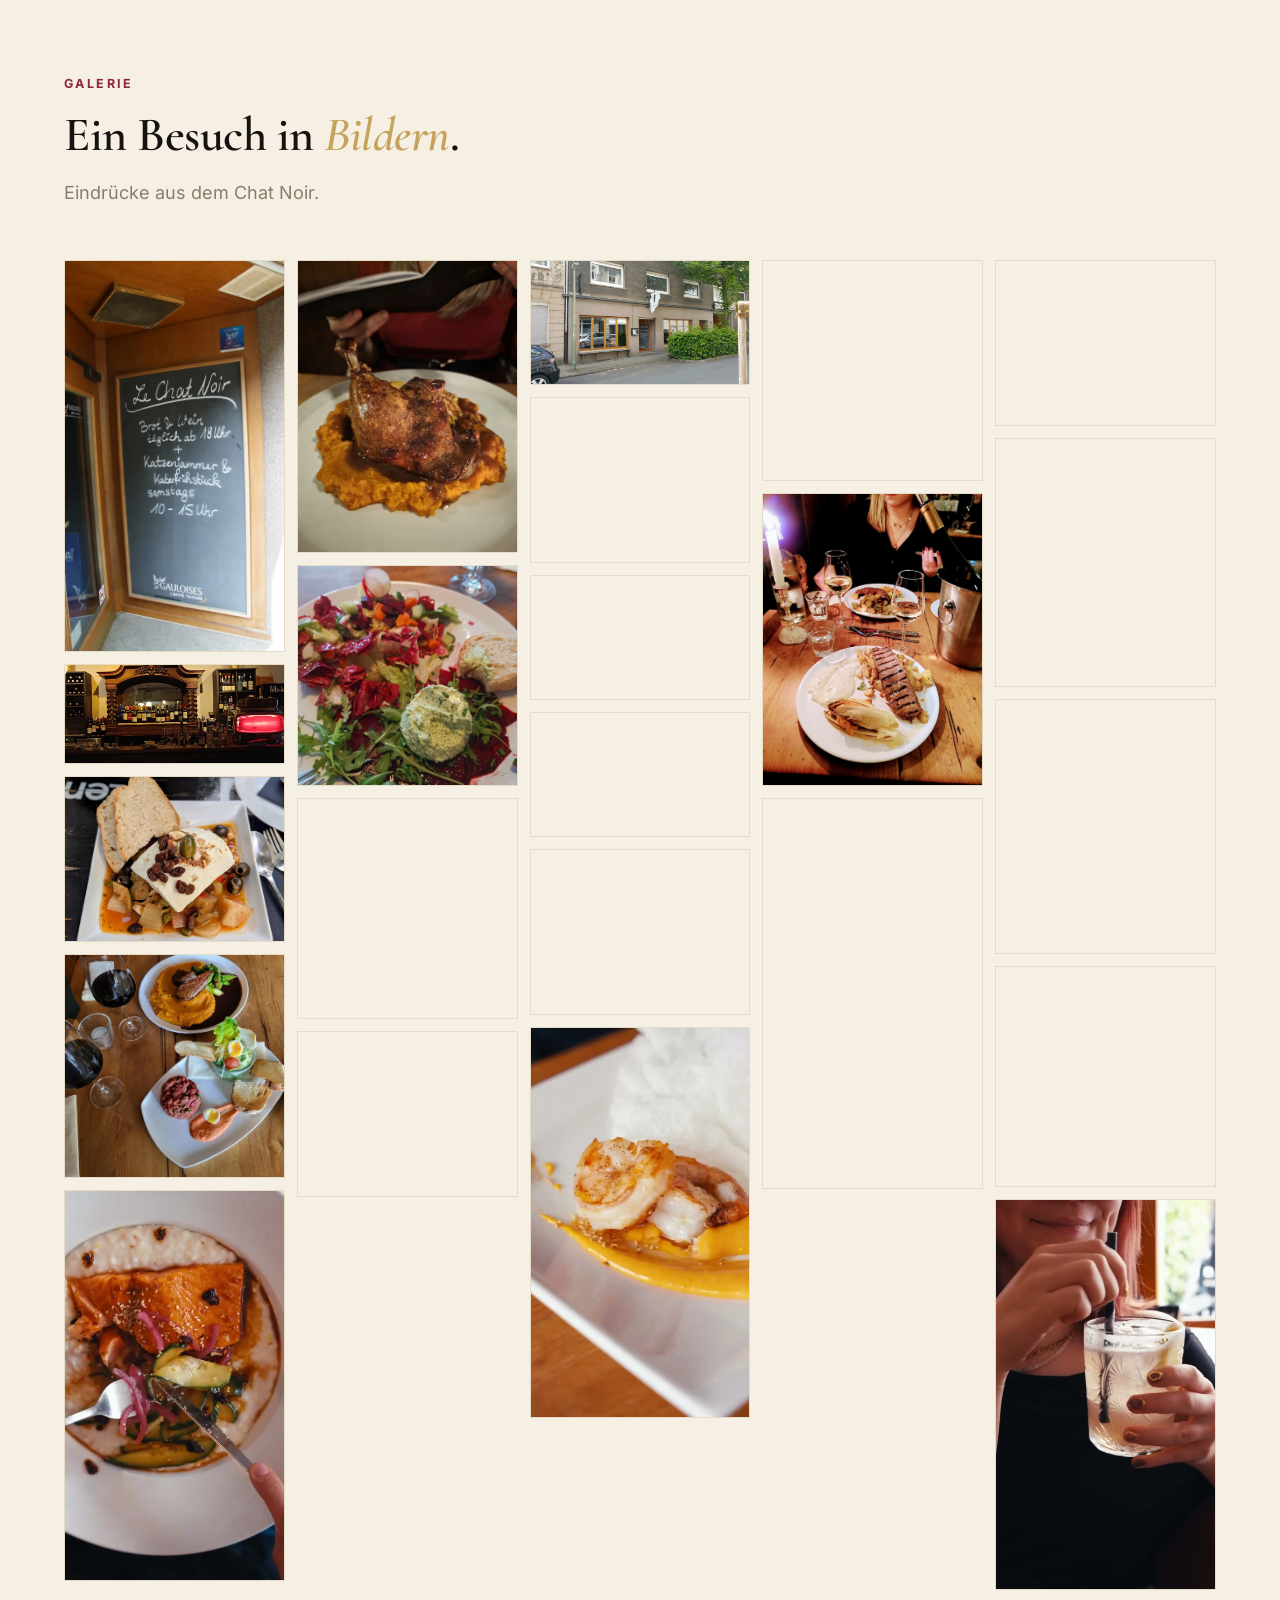
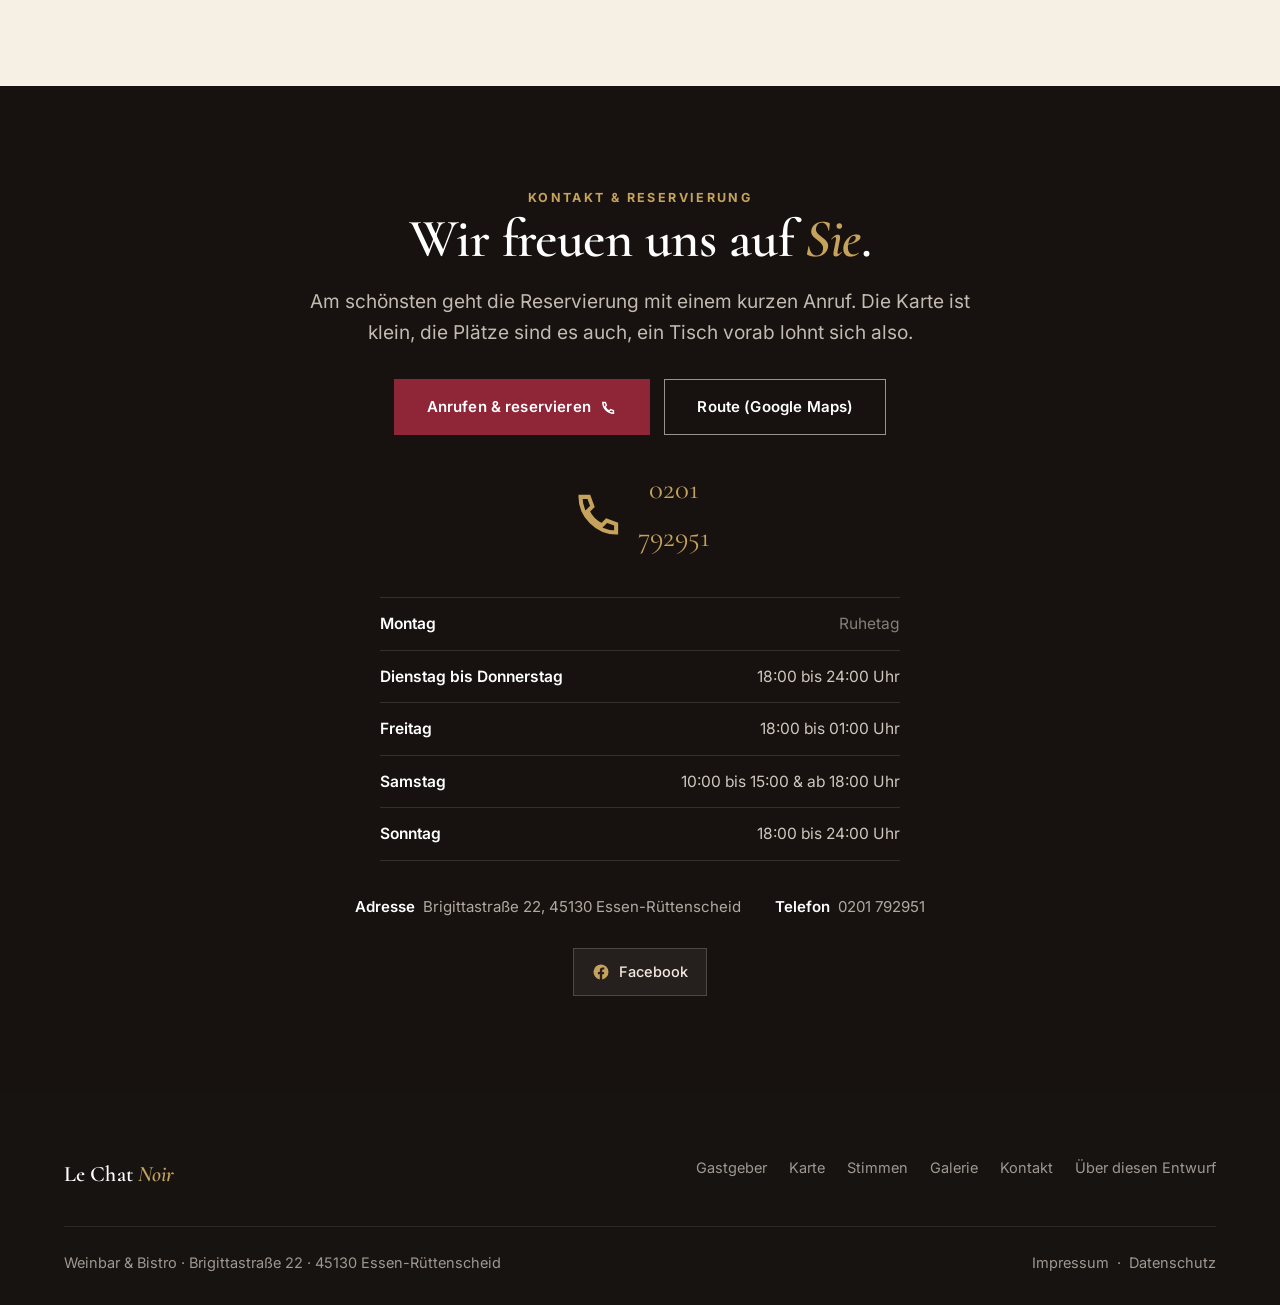
==== commit b08ab881: "Galerie: echtes JS-Masonry (Bild in kuerzeste Spalte, ausgewogen, keine Rechts-Luecke), Lightbox ble" ====
--- a/index.html
+++ b/index.html
@@ -21,7 +21,7 @@
 <link rel="icon" href="media/favicon-32.png" sizes="32x32">
 <link rel="apple-touch-icon" href="media/favicon-180.png">
 <link rel="preload" as="image" href="media/hero.webp">
-<link rel="stylesheet" href="css/site.css?v=15">
+<link rel="stylesheet" href="css/site.css?v=16">
 <script type="application/ld+json">
 {"@context":"https://schema.org","@type":"Restaurant","name":"Le Chat Noir","@id":"https://suak0903.github.io/le-chat-noir/","url":"https://suak0903.github.io/le-chat-noir/","image":"https://suak0903.github.io/le-chat-noir/media/og.jpg","telephone":"+49 201 792951","priceRange":"€€-€€€","servesCuisine":["Französisch","Weinbar","Bistro"],"address":{"@type":"PostalAddress","streetAddress":"Brigittastraße 22","postalCode":"45130","addressLocality":"Essen","addressRegion":"NRW","addressCountry":"DE"},"geo":{"@type":"GeoCoordinates","latitude":51.4361,"longitude":7.0069},"openingHoursSpecification":[{"@type":"OpeningHoursSpecification","dayOfWeek":["Tuesday","Wednesday","Thursday"],"opens":"18:00","closes":"00:00"},{"@type":"OpeningHoursSpecification","dayOfWeek":"Friday","opens":"18:00","closes":"01:00"},{"@type":"OpeningHoursSpecification","dayOfWeek":"Saturday","opens":"10:00","closes":"15:00"},{"@type":"OpeningHoursSpecification","dayOfWeek":"Saturday","opens":"18:00","closes":"01:00"},{"@type":"OpeningHoursSpecification","dayOfWeek":"Sunday","opens":"18:00","closes":"00:00"}],"aggregateRating":{"@type":"AggregateRating","ratingValue":"4.7","reviewCount":"494"},"sameAs":["https://www.facebook.com/profile.php?id=100066723883240"]}
 </script>
@@ -234,8 +234,8 @@
     <div class="wrap">
       <div class="shead">
         <span class="eyebrow">Galerie</span>
-        <h2>Ein Abend in <em>Bildern</em>.</h2>
-        <p>Der Tresen, die Teller, das Licht. Ein paar Eindrücke aus dem Le Chat Noir.</p>
+        <h2>Ein Besuch in <em>Bildern</em>.</h2>
+        <p>Eindrücke aus dem Chat Noir.</p>
       </div>
       <div class="gallery reveal">
         <picture><img src="media/chalkboard.webp" alt="Die handgeschriebene Tafel" loading="lazy" decoding="async"></picture>
@@ -338,6 +338,6 @@
   <button class="lb__nav next" id="lbNext" aria-label="Nächstes Bild">&#8250;</button>
 </div>
 
-<script src="js/site.js?v=15" defer></script>
+<script src="js/site.js?v=16" defer></script>
 </body>
 </html>
--- a/css/site.css
+++ b/css/site.css
@@ -289,16 +289,16 @@
   .feature:hover,.tag:hover{border-color:var(--line)}
 }
 
-/* ---- Galerie (Masonry, kompakt, viele Bilder) ---- */
-.gallery{columns:5;column-gap:12px}
-.gallery picture{display:block;break-inside:avoid;margin:0 0 12px;overflow:hidden;border:1px solid var(--line);position:relative;cursor:pointer}
+/* ---- Galerie (JS-Masonry: Bilder in die kürzeste Spalte = ausgewogen) ---- */
+.gallery{display:flex;flex-wrap:wrap;gap:12px;align-items:flex-start}
+.gallery__col{flex:1 1 0;min-width:0;display:flex;flex-direction:column;gap:12px}
+.gallery>picture{flex:1 1 180px}
+.gallery picture{display:block;overflow:hidden;border:1px solid var(--line);position:relative;cursor:pointer}
 .gallery img{width:100%;height:auto;display:block;transition:filter .4s var(--ease)}
 .gallery picture::after{content:"";position:absolute;inset:0;background:var(--espresso);opacity:0;transition:opacity .4s var(--ease);pointer-events:none}
 .gallery picture:hover img{filter:saturate(1.06)}
 .gallery picture:hover::after{opacity:.08}
-@media(max-width:1100px){.gallery{columns:4}}
-@media(max-width:820px){.gallery{columns:3}}
-@media(max-width:520px){.gallery{columns:2;column-gap:10px}.gallery picture{margin-bottom:10px}}
+@media(max-width:520px){.gallery{gap:10px}.gallery__col{gap:10px}}
 
 /* ---- Lightbox ---- */
 .lb{position:fixed;inset:0;z-index:200;background:rgba(18,13,11,.94);display:none;align-items:center;justify-content:center;padding:24px}
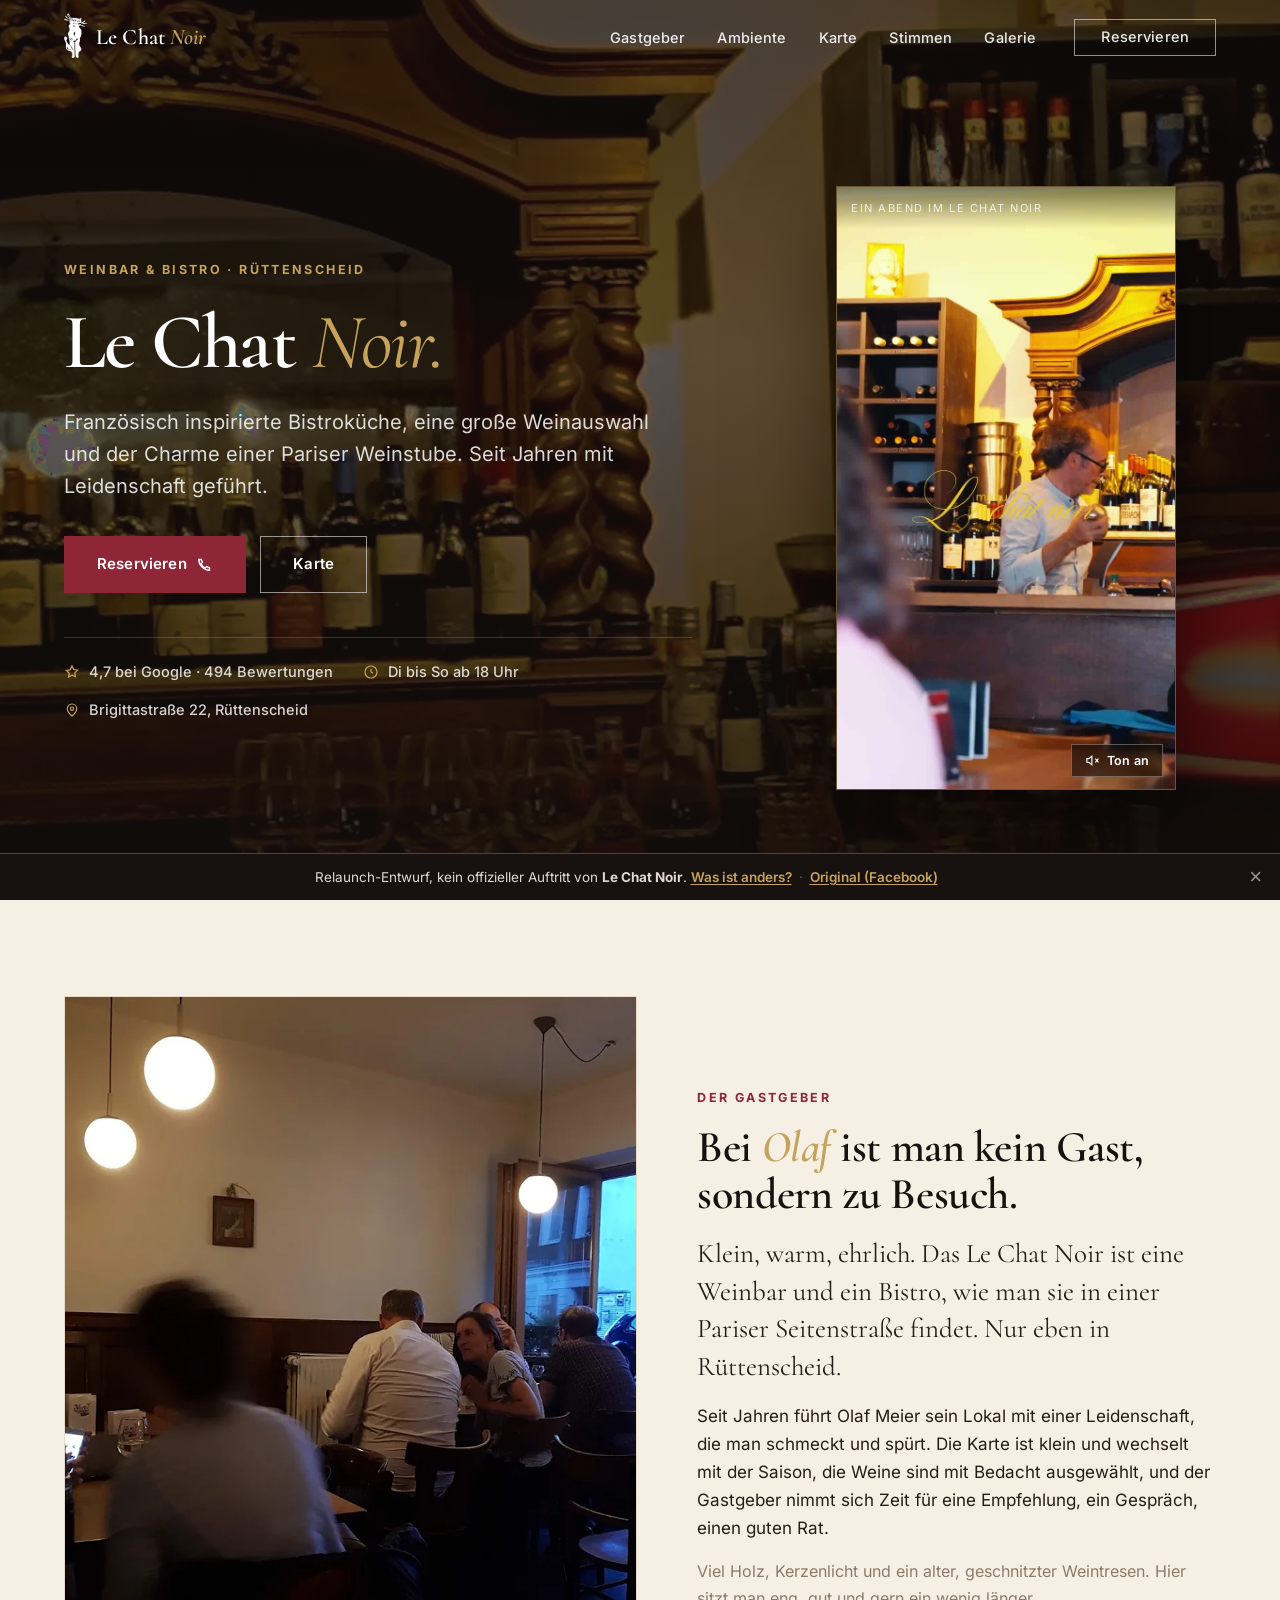
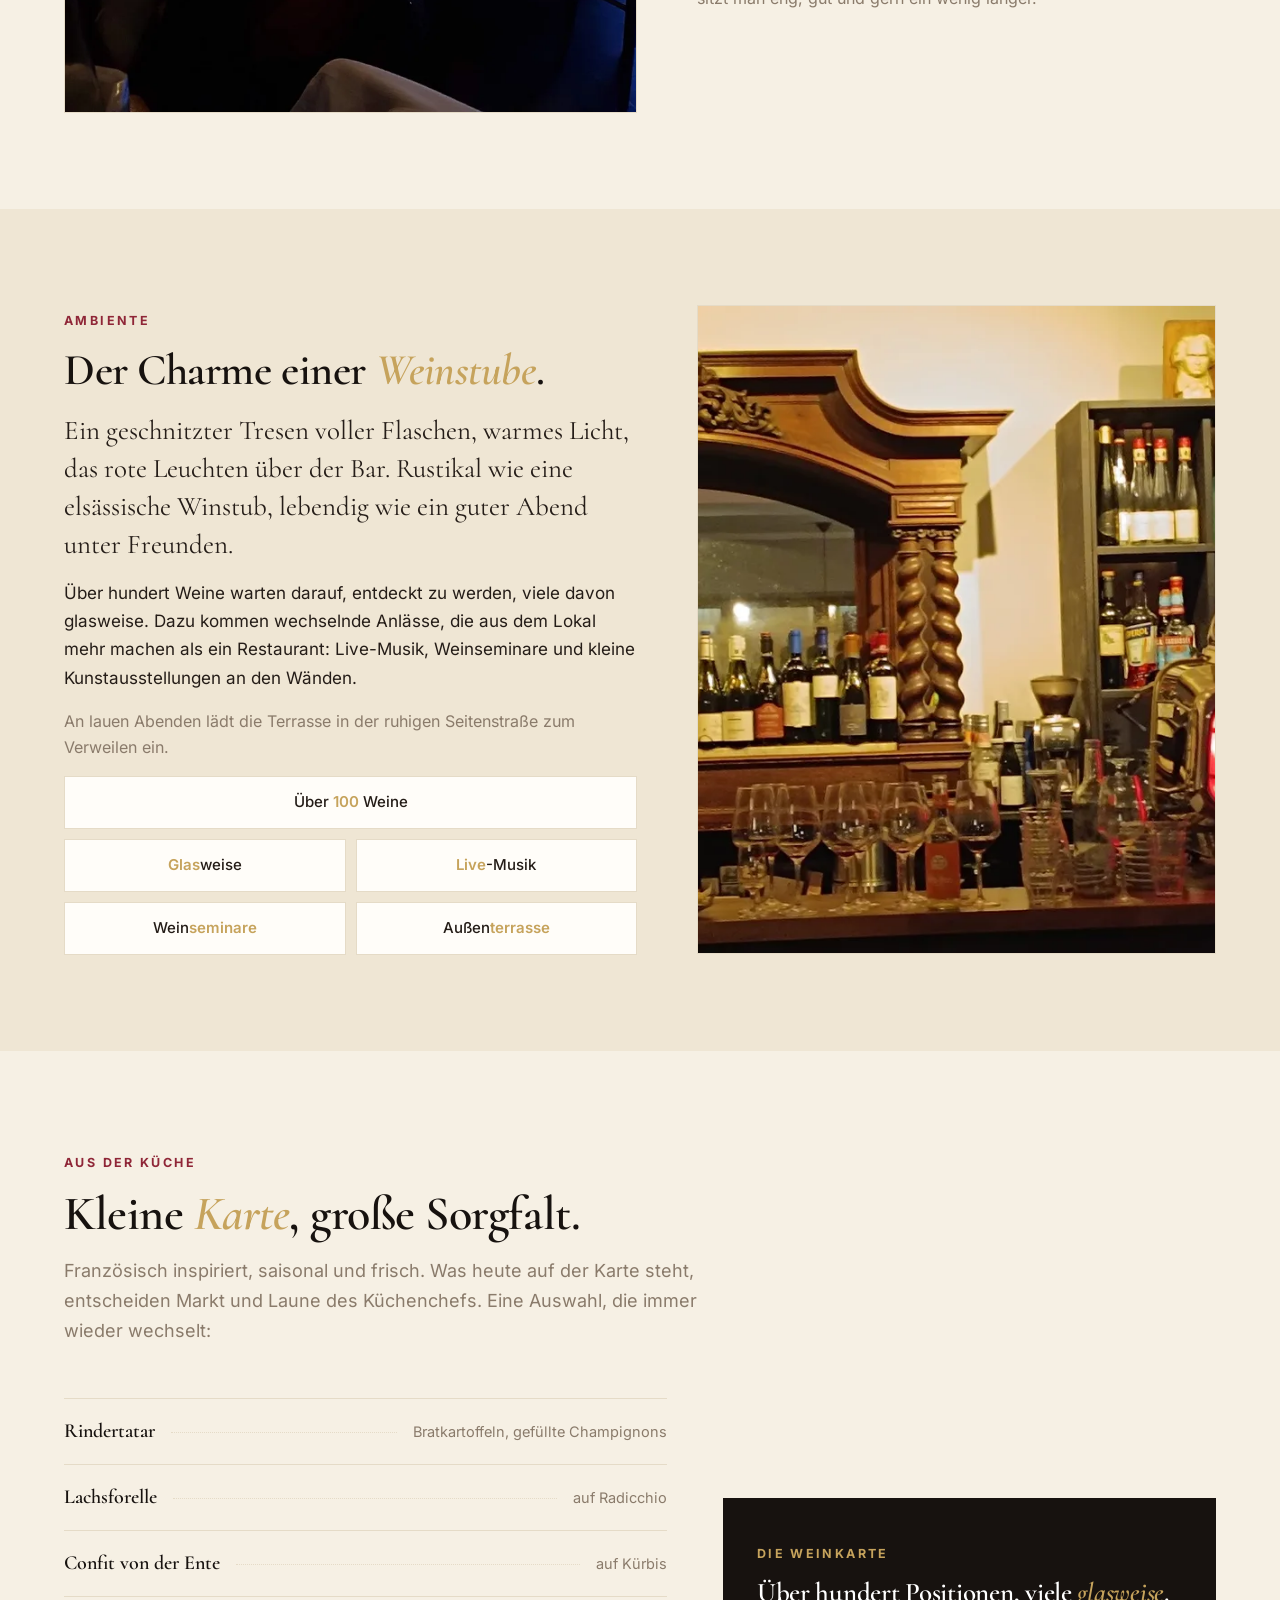
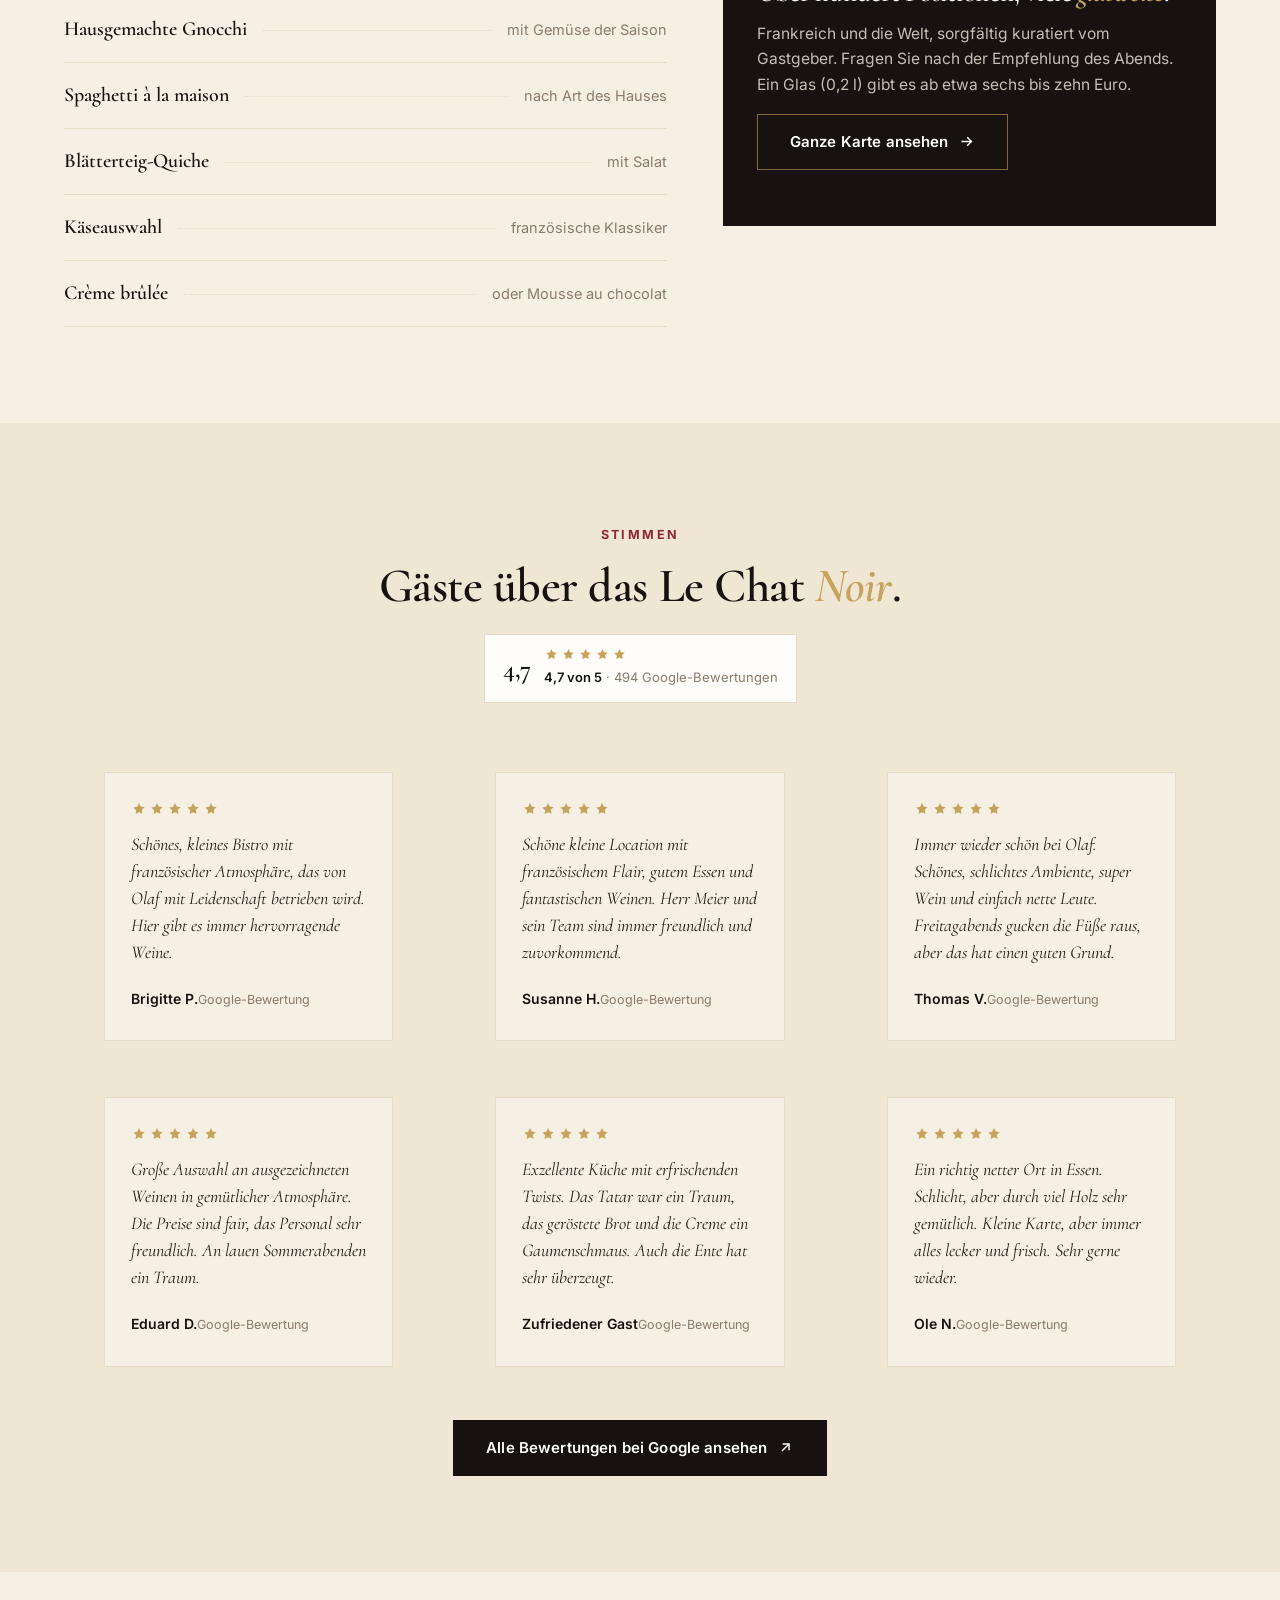
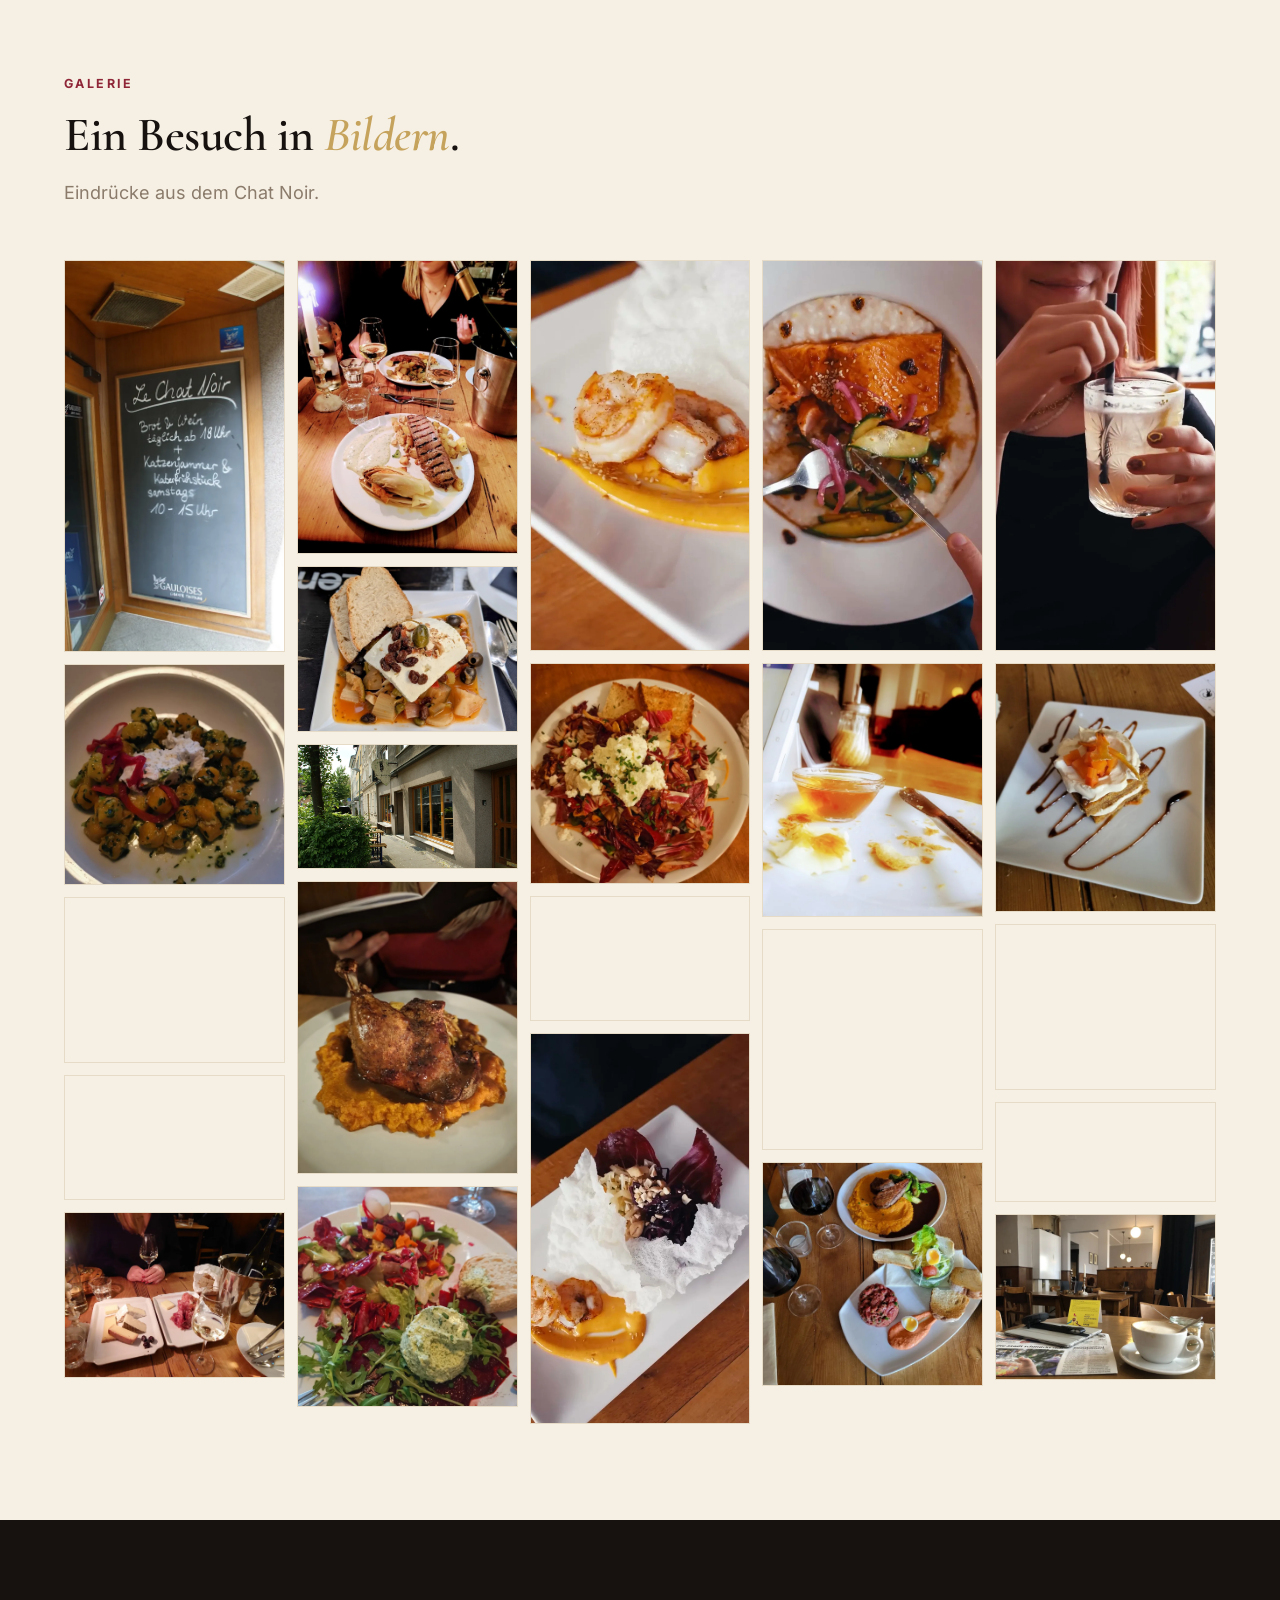
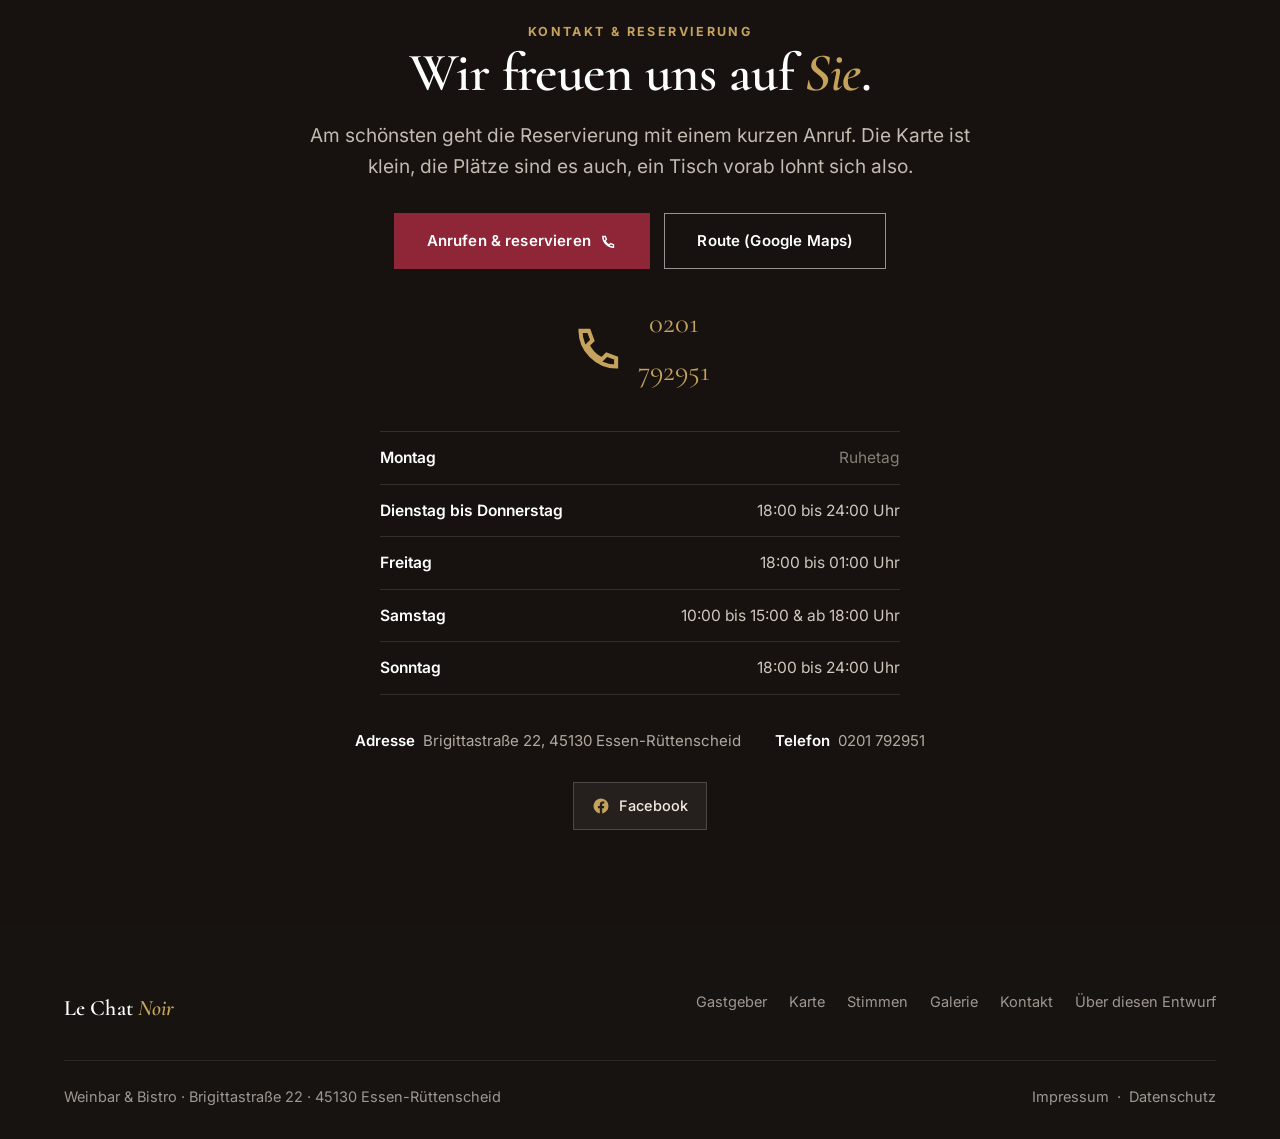
==== commit 3bec61ef: "Galerie-Masonry: LPT + Feinabgleich mit Move UND Swap -> Spalten-Spanne ~4% (Ziel 5-10% erreicht); C" ====
--- a/index.html
+++ b/index.html
@@ -21,7 +21,7 @@
 <link rel="icon" href="media/favicon-32.png" sizes="32x32">
 <link rel="apple-touch-icon" href="media/favicon-180.png">
 <link rel="preload" as="image" href="media/hero.webp">
-<link rel="stylesheet" href="css/site.css?v=16">
+<link rel="stylesheet" href="css/site.css?v=17">
 <script type="application/ld+json">
 {"@context":"https://schema.org","@type":"Restaurant","name":"Le Chat Noir","@id":"https://suak0903.github.io/le-chat-noir/","url":"https://suak0903.github.io/le-chat-noir/","image":"https://suak0903.github.io/le-chat-noir/media/og.jpg","telephone":"+49 201 792951","priceRange":"€€-€€€","servesCuisine":["Französisch","Weinbar","Bistro"],"address":{"@type":"PostalAddress","streetAddress":"Brigittastraße 22","postalCode":"45130","addressLocality":"Essen","addressRegion":"NRW","addressCountry":"DE"},"geo":{"@type":"GeoCoordinates","latitude":51.4361,"longitude":7.0069},"openingHoursSpecification":[{"@type":"OpeningHoursSpecification","dayOfWeek":["Tuesday","Wednesday","Thursday"],"opens":"18:00","closes":"00:00"},{"@type":"OpeningHoursSpecification","dayOfWeek":"Friday","opens":"18:00","closes":"01:00"},{"@type":"OpeningHoursSpecification","dayOfWeek":"Saturday","opens":"10:00","closes":"15:00"},{"@type":"OpeningHoursSpecification","dayOfWeek":"Saturday","opens":"18:00","closes":"01:00"},{"@type":"OpeningHoursSpecification","dayOfWeek":"Sunday","opens":"18:00","closes":"00:00"}],"aggregateRating":{"@type":"AggregateRating","ratingValue":"4.7","reviewCount":"494"},"sameAs":["https://www.facebook.com/profile.php?id=100066723883240"]}
 </script>
@@ -338,6 +338,6 @@
   <button class="lb__nav next" id="lbNext" aria-label="Nächstes Bild">&#8250;</button>
 </div>
 
-<script src="js/site.js?v=16" defer></script>
+<script src="js/site.js?v=17" defer></script>
 </body>
 </html>
